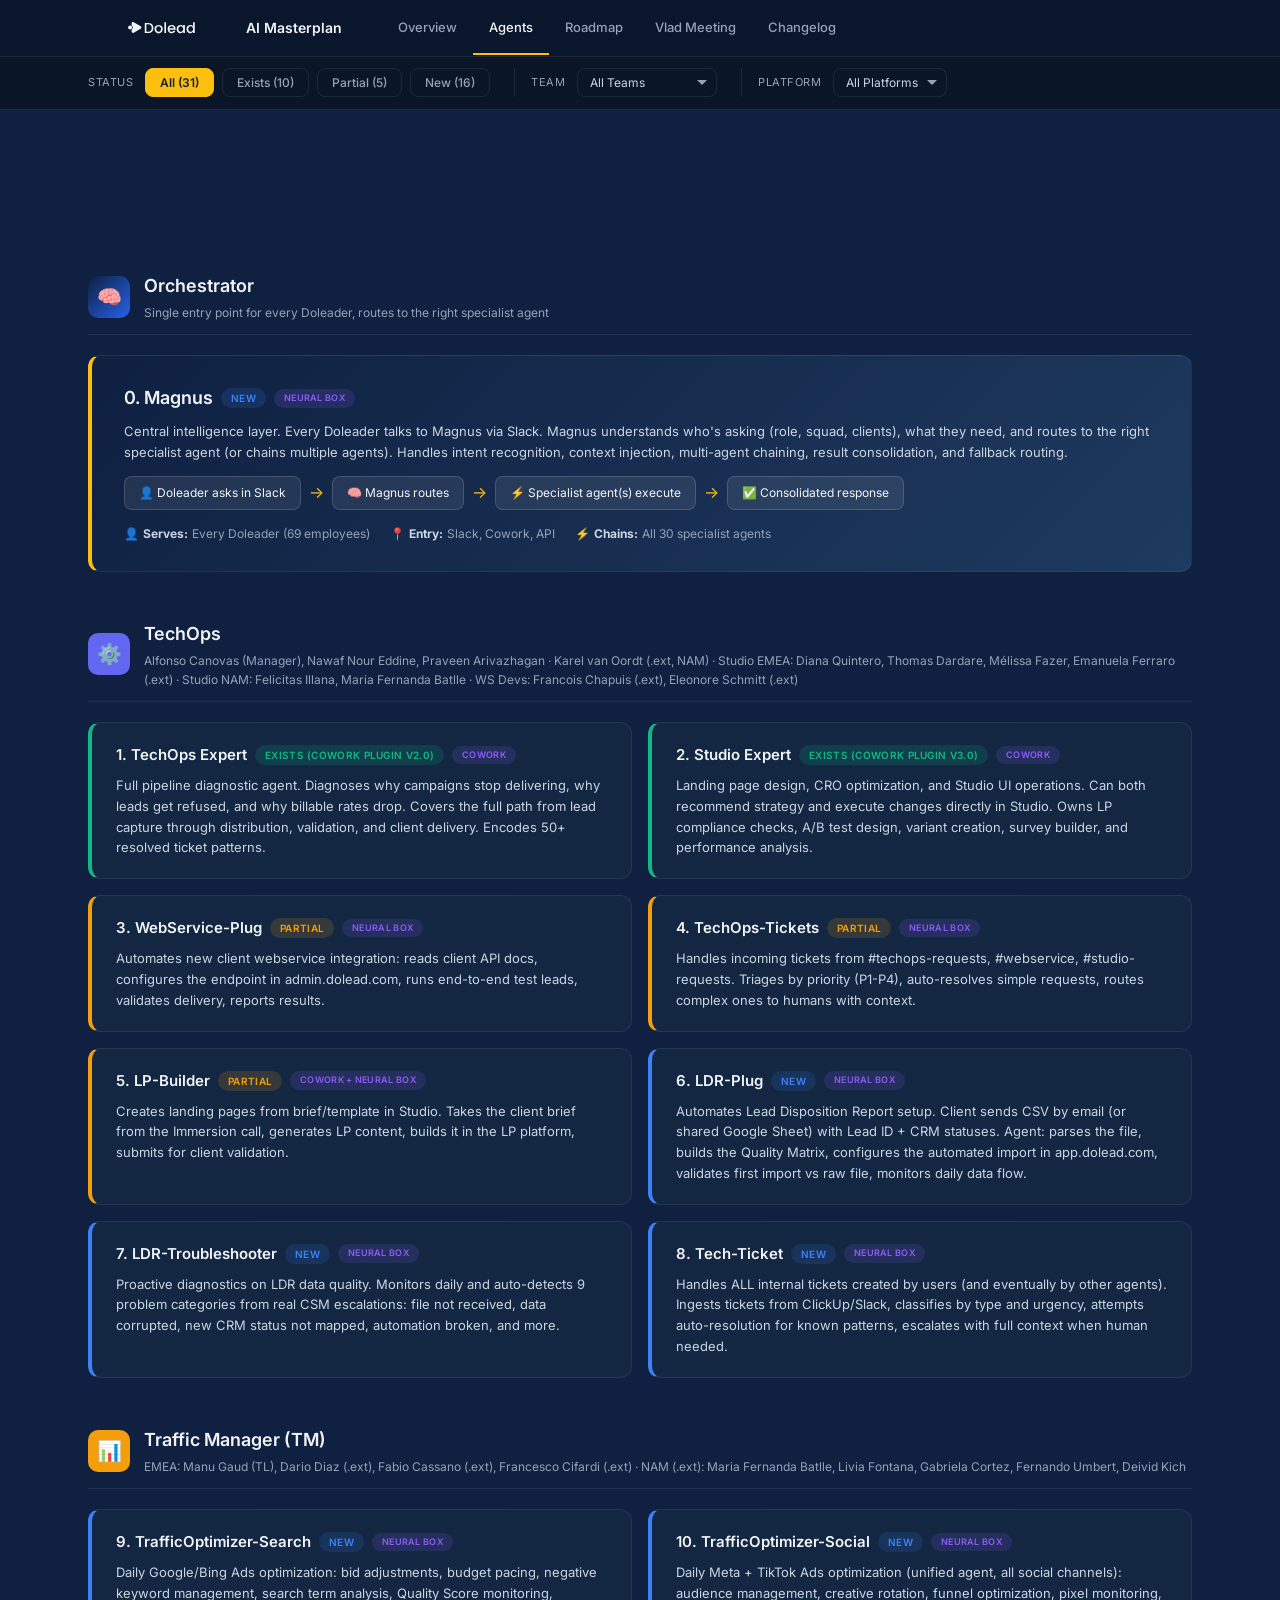
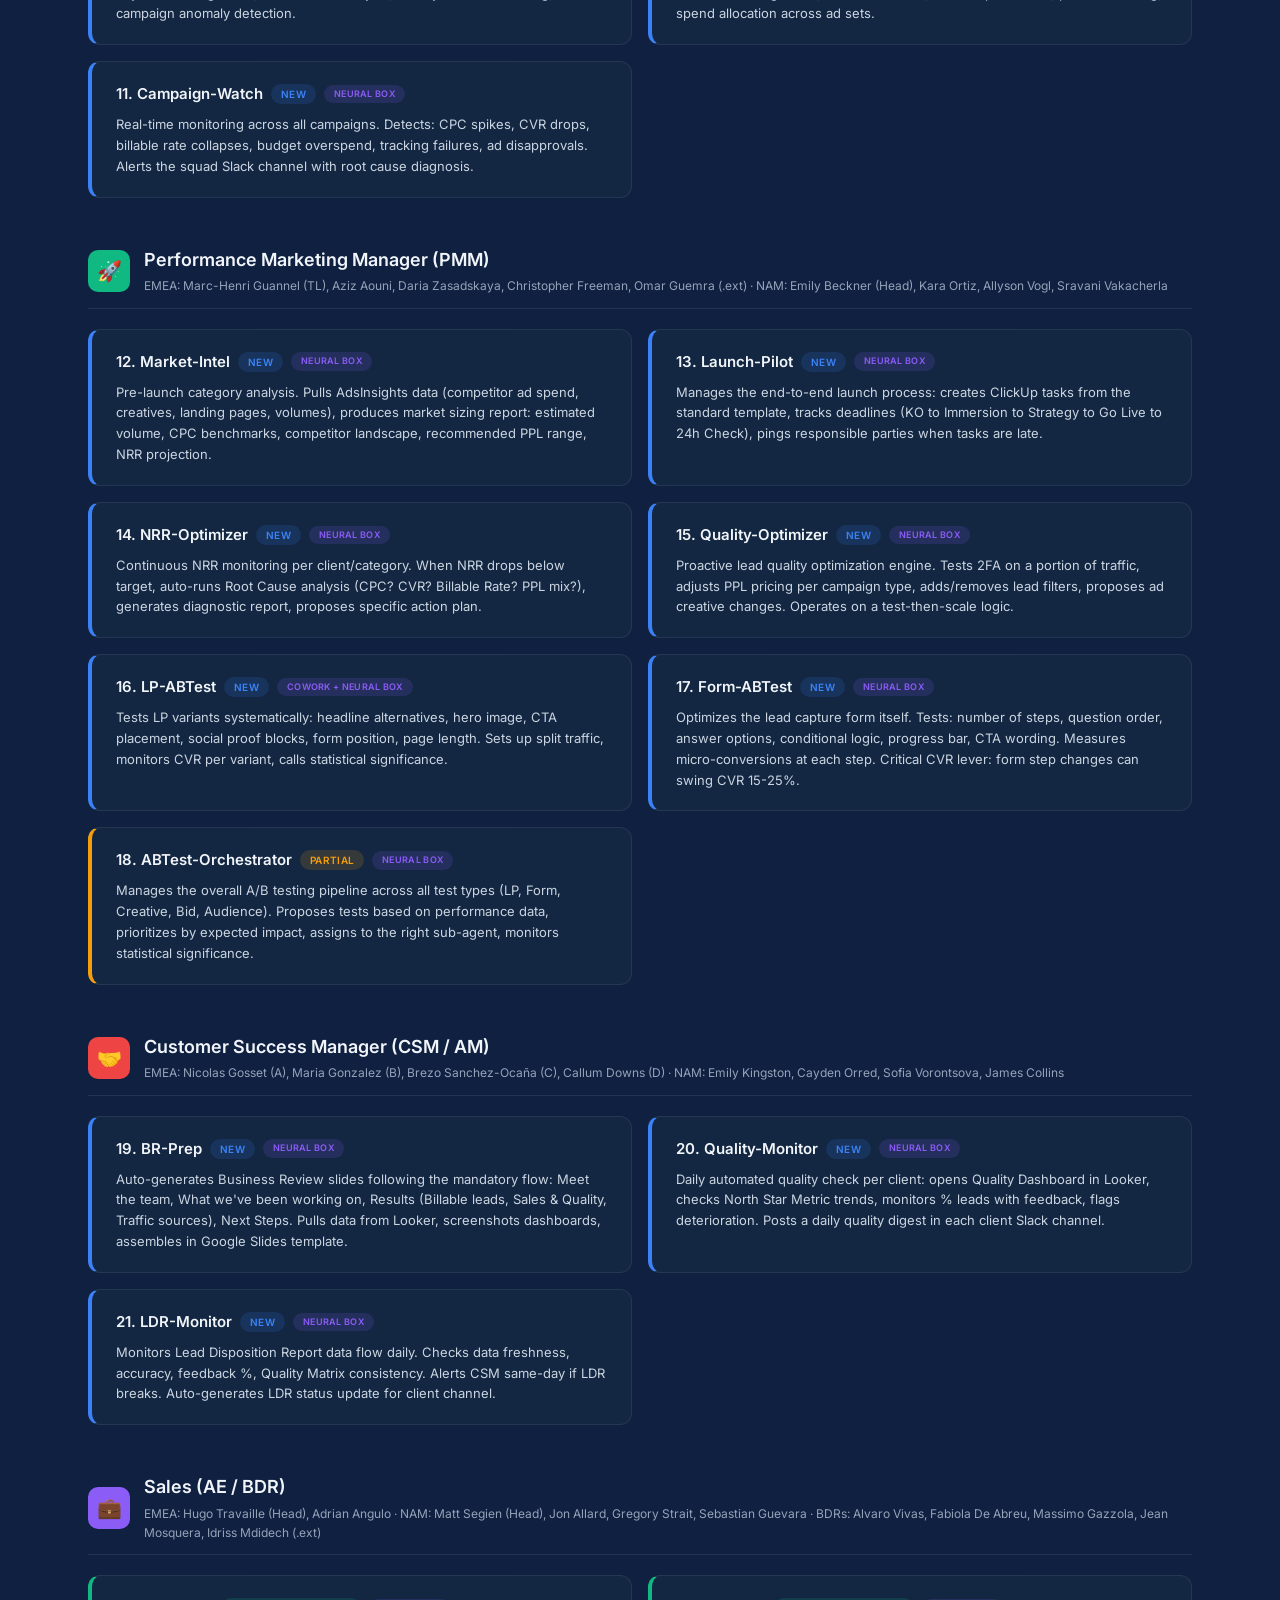
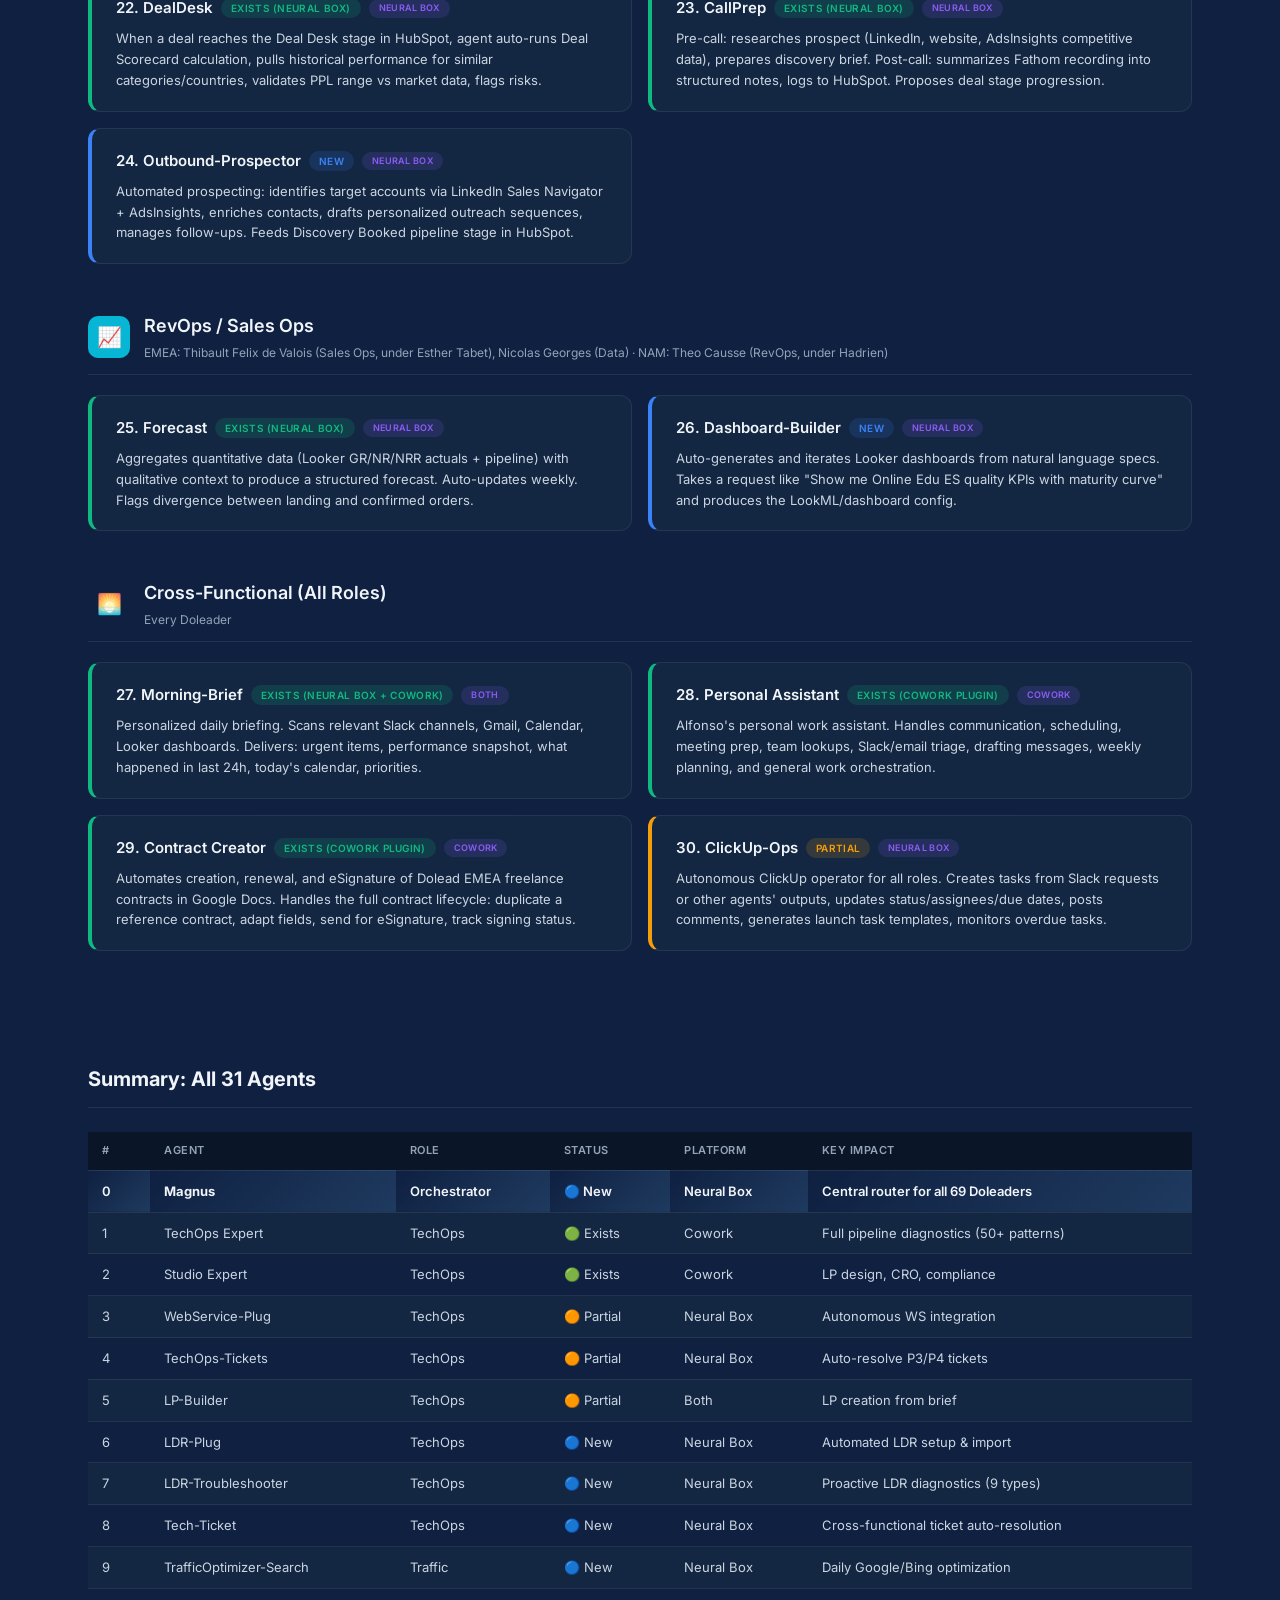
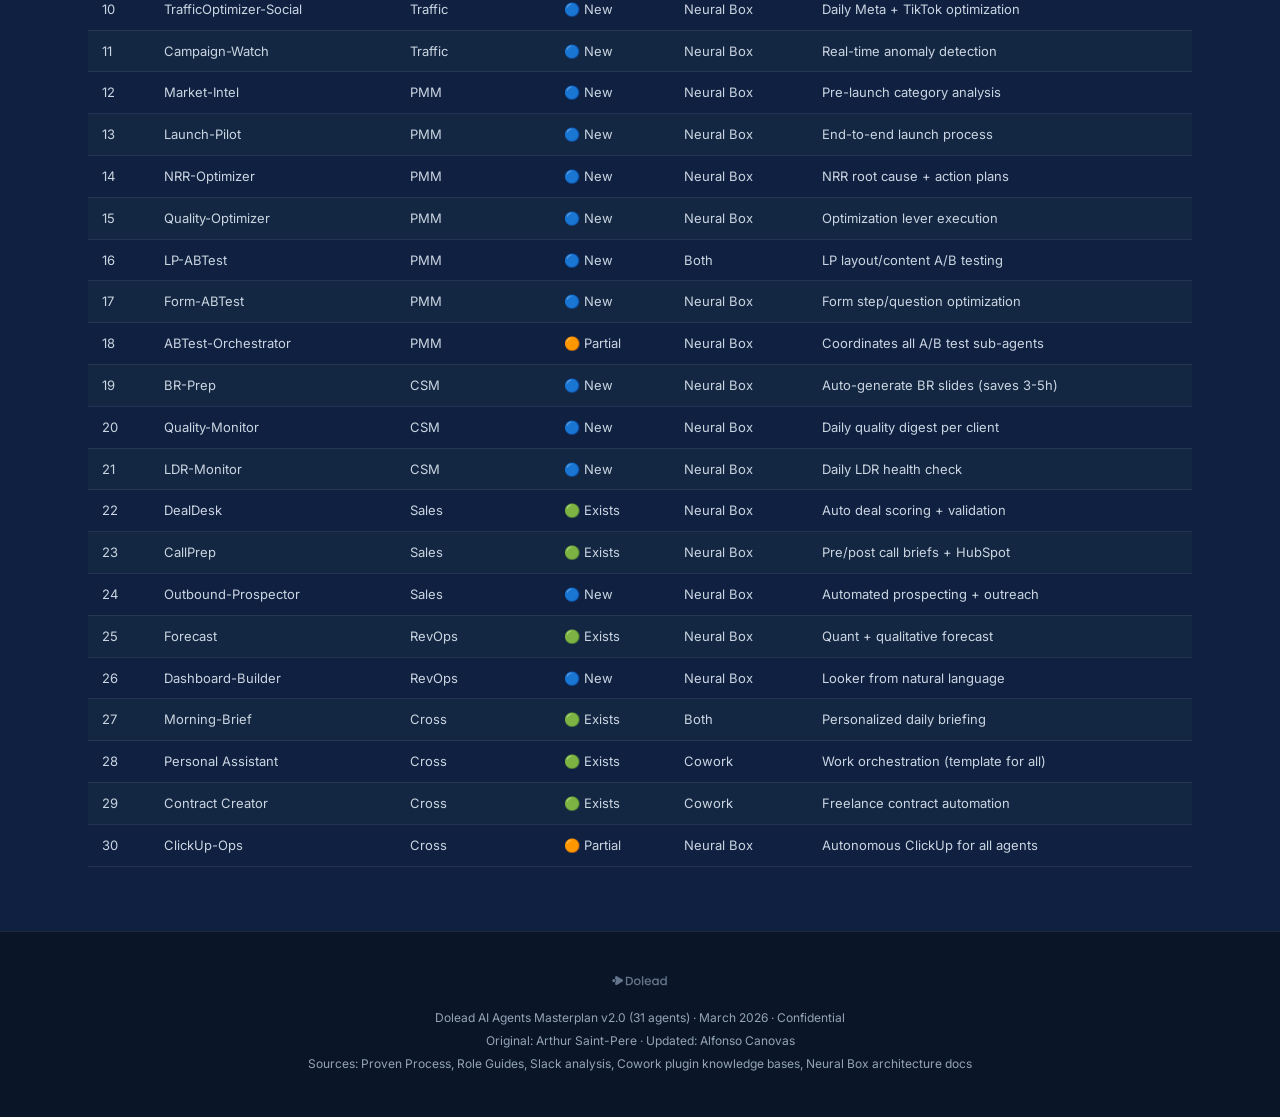
==== agents.html @ e5e95170 "Fix broken logo and improve text contrast - Replace external img logo with inline SVG across all pag" ====
<!DOCTYPE html>
<html lang="en">
<head>
<meta charset="UTF-8">
<meta name="viewport" content="width=device-width, initial-scale=1.0">
<title>Agent Catalog — Dolead AI Masterplan</title>
<link rel="stylesheet" href="css/style.css">
</head>
<body class="page-body">

<nav class="nav">
<div class="nav-inner">
<a href="index.html" class="nav-logo">
<svg width="148" height="48" viewBox="0 0 148 48" fill="none" xmlns="http://www.w3.org/2000/svg"><path d="M43.598 12.912c2.352 0 4.407.455 6.166 1.366 1.78.89 3.146 2.183 4.1 3.877.974 1.674 1.462 3.634 1.462 5.88s-.488 4.195-1.462 5.848c-.954 1.652-2.32 2.924-4.1 3.814-1.758.868-3.814 1.303-6.166 1.303h-7.214V12.912h7.214zm0 19.132c2.585 0 4.566-.7 5.943-2.098 1.377-1.398 2.066-3.369 2.066-5.911 0-2.564-.689-4.566-2.066-6.007-1.377-1.44-3.358-2.161-5.943-2.161h-3.591v16.177h3.591zM66.512 35.286c-1.653 0-3.147-.371-4.481-1.113-1.335-.763-2.384-1.822-3.147-3.178-.762-1.377-1.143-2.966-1.143-4.767 0-1.78.392-3.358 1.176-4.735.784-1.377 1.854-2.437 3.21-3.178 1.356-.742 2.871-1.112 4.544-1.112 1.674 0 3.189.37 4.545 1.112 1.356.742 2.426 1.801 3.21 3.178.784 1.377 1.176 2.956 1.176 4.736 0 1.78-.403 3.358-1.208 4.735-.805 1.377-1.907 2.447-3.305 3.21-1.377.741-2.903 1.112-4.577 1.112zm0-3.147c.933 0 1.801-.222 2.606-.668.827-.445 1.494-1.112 2.003-2.002.508-.89.763-1.97.763-3.242 0-1.271-.244-2.341-.731-3.21-.488-.89-1.134-1.557-1.94-2.002-.805-.445-1.673-.668-2.606-.668-.932 0-1.801.223-2.606.668-.784.445-1.41 1.112-1.875 2.002-.467.869-.7 1.939-.7 3.21 0 1.886.477 3.348 1.43 4.386.975 1.017 2.193 1.526 3.655 1.526zM82.806 11.481V35h-3.623V11.481h3.623zM103.612 25.815c0 .657-.042 1.25-.127 1.78H90.105c.106 1.398.625 2.521 1.557 3.369.933.847 2.077 1.271 3.433 1.271 1.949 0 3.326-.816 4.131-2.447h3.91c-.53 1.61-1.494 2.934-2.892 3.972-1.377 1.017-3.094 1.526-5.149 1.526-1.674 0-3.178-.371-4.513-1.113-1.314-.763-2.352-1.822-3.115-3.178-.741-1.377-1.112-2.966-1.112-4.767 0-1.801.36-3.38 1.081-4.735.741-1.377 1.77-2.437 3.083-3.178 1.335-.742 2.86-1.112 4.577-1.112 1.652 0 3.125.36 4.417 1.08 1.293.72 2.299 1.738 3.02 3.051.72 1.293 1.08 2.787 1.08 4.482zm-3.782-1.144c-.021-1.335-.498-2.405-1.43-3.21-.933-.805-2.088-1.208-3.465-1.208-1.25 0-2.32.403-3.21 1.208-.89.784-1.42 1.854-1.59 3.21h9.695zM105.97 26.164c0-1.758.36-3.316 1.08-4.672.742-1.356 1.738-2.405 2.988-3.147 1.271-.762 2.67-1.144 4.196-1.144 1.377 0 2.574.276 3.591.826 1.038.53 1.865 1.197 2.479 2.003v-2.543h3.655V35h-3.655v-2.606c-.614.826-1.451 1.526-2.511 2.077-1.06.55-2.267.826-3.623.826-1.505 0-2.882-.382-4.132-1.144-1.25-.784-2.246-1.864-2.988-3.242-.72-1.398-1.08-2.977-1.08-4.735zm14.333.064c0-1.208-.254-2.256-.763-3.146-.487-.89-1.133-1.568-1.938-2.034-.805-.466-1.674-.7-2.606-.7-.933 0-1.801.234-2.606.7-.805.444-1.462 1.112-1.971 2.002-.488.869-.731 1.907-.731 3.115 0 1.208.243 2.267.731 3.178.509.911 1.166 1.61 1.971 2.098.826.466 1.695.7 2.606.7.932 0 1.801-.234 2.606-.7.805-.466 1.451-1.144 1.938-2.034.51-.91.763-1.95.763-3.178zM127.509 26.164c0-1.758.36-3.316 1.081-4.672.741-1.356 1.737-2.405 2.987-3.147 1.271-.762 2.68-1.144 4.227-1.144 1.144 0 2.267.254 3.369.763 1.123.487 2.013 1.144 2.669 1.971V11.481h3.655V35h-3.655v-2.638c-.593.847-1.419 1.547-2.479 2.098-1.038.55-2.235.826-3.591.826-1.526 0-2.924-.382-4.174-1.144-1.25-.784-2.246-1.864-2.987-3.242-.721-1.398-1.081-2.977-1.081-4.735zm14.333.064c0-1.208-.254-2.256-.762-3.146-.488-.89-1.134-1.568-1.939-2.034-.805-.466-1.674-.7-2.606-.7-.932 0-1.801.234-2.606.7-.805.444-1.462 1.112-1.971 2.002-.487.869-.731 1.907-.731 3.115 0 1.208.244 2.267.731 3.178.51.911 1.166 1.61 1.971 2.098.826.466 1.695.7 2.606.7.932 0 1.801-.234 2.606-.7.805-.466 1.451-1.144 1.939-2.034.508-.91.762-1.95.762-3.178zM8.726 22.958a4.363 4.363 0 11-8.726 0 4.363 4.363 0 018.726 0z" fill="#0F2041"/><path d="M27.483 25.6c2.023-1.19 2.023-4.116 0-5.306L12.336 11.388c-2.051-1.206-4.637.273-4.637 2.653v4.352a5.9 5.9 0 012.566 4.64 5.9 5.9 0 01-2.566 4.639v4.182c0 2.38 2.586 3.859 4.637 2.653L27.483 25.6z" fill="#0F2041"/></svg>
<span>AI Masterplan</span>
</a>
<div class="nav-links">
<a href="index.html">Overview</a>
<a href="agents.html" class="active">Agents</a>
<a href="roadmap.html">Roadmap</a>
<a href="vlad-meeting.html">Vlad Meeting</a>
<a href="changelog.html">Changelog</a>
</div>
<button class="hamburger" onclick="toggleMenu()">
<span></span><span></span><span></span>
</button>
</div>
</nav>

<!-- FILTER BAR -->
<div class="filter-bar">
<div class="filter-bar-inner">
<div class="filter-group">
<span class="filter-group-label">Status</span>
<button class="filter-btn active" data-filter="status" data-value="all">All (<span class="count-all">31</span>)</button>
<button class="filter-btn" data-filter="status" data-value="exists">Exists (<span class="count-exists">10</span>)</button>
<button class="filter-btn" data-filter="status" data-value="partial">Partial (<span class="count-partial">5</span>)</button>
<button class="filter-btn" data-filter="status" data-value="new">New (<span class="count-new">16</span>)</button>
</div>
<div class="filter-group">
<span class="filter-group-label">Team</span>
<select class="filter-select" id="team-filter">
<option value="all">All Teams</option>
<option value="TechOps">TechOps</option>
<option value="Traffic">Traffic</option>
<option value="PMM">PMM</option>
<option value="CSM">CSM</option>
<option value="Sales">Sales</option>
<option value="RevOps">RevOps</option>
<option value="Cross">Cross-Functional</option>
</select>
</div>
<div class="filter-group">
<span class="filter-group-label">Platform</span>
<select class="filter-select" id="platform-filter">
<option value="all">All Platforms</option>
<option value="Cowork">Cowork</option>
<option value="Neural Box">Neural Box</option>
<option value="Both">Both</option>
</select>
</div>
</div>
</div>

<div class="container" style="padding-top: 130px;">

<!-- MAGNUS (always visible) -->
<div class="role-section" data-team="Orchestrator">
<div class="role-header">
<div class="role-icon" style="background: linear-gradient(135deg, #0F2041, #2563EB);">&#129504;</div>
<div><h2>Orchestrator</h2><div class="role-desc">Single entry point for every Doleader, routes to the right specialist agent</div></div>
</div>

<div class="agent-card magnus" data-status="new" data-team="Orchestrator" data-platform="Neural Box" id="magnus-card">
<div class="agent-name">0. Magnus <span class="badge new">New</span> <span class="badge platform">Neural Box</span></div>
<div class="agent-desc">Central intelligence layer. Every Doleader talks to Magnus via Slack. Magnus understands who's asking (role, squad, clients), what they need, and routes to the right specialist agent (or chains multiple agents). Handles intent recognition, context injection, multi-agent chaining, result consolidation, and fallback routing.</div>
<div class="magnus-flow">
<div class="step">&#128100; Doleader asks in Slack</div>
<div class="flow-arrow">&#8594;</div>
<div class="step">&#129504; Magnus routes</div>
<div class="flow-arrow">&#8594;</div>
<div class="step">&#9889; Specialist agent(s) execute</div>
<div class="flow-arrow">&#8594;</div>
<div class="step">&#9989; Consolidated response</div>
</div>
<div class="agent-meta" style="margin-top: 14px;"><span>&#128100; <strong>Serves:</strong> Every Doleader (69 employees)</span><span>&#128205; <strong>Entry:</strong> Slack, Cowork, API</span><span>&#9889; <strong>Chains:</strong> All 30 specialist agents</span></div>
<div class="agent-expand">
<div class="agent-highlight">&#127919; Key principle: nobody needs to know which agent to call. Magnus figures it out.</div>
<div class="agent-process-ref">Architecture: Router Agent pattern on Neural Box &middot; Proven Process: All pillars</div>
</div>
</div>
</div>

<!-- TECHOPS -->
<div class="role-section" data-team="TechOps">
<div class="role-header">
<div class="role-icon" style="background:#6366F1;">&#9881;&#65039;</div>
<div>
<h2>TechOps</h2>
<div class="role-desc">Alfonso Canovas (Manager), Nawaf Nour Eddine, Praveen Arivazhagan &middot; Karel van Oordt (.ext, NAM) &middot; Studio EMEA: Diana Quintero, Thomas Dardare, M&#233;lissa Fazer, Emanuela Ferraro (.ext) &middot; Studio NAM: Felicitas Illana, Maria Fernanda Batlle &middot; WS Devs: Francois Chapuis (.ext), Eleonore Schmitt (.ext)</div>
</div>
</div>

<div class="agent-grid">
<div class="agent-card exists" data-status="exists" data-team="TechOps" data-platform="Cowork">
<div class="agent-name">1. TechOps Expert <span class="badge exists">Exists (Cowork Plugin v2.0)</span> <span class="badge platform">Cowork</span></div>
<div class="agent-desc">Full pipeline diagnostic agent. Diagnoses why campaigns stop delivering, why leads get refused, and why billable rates drop. Covers the full path from lead capture through distribution, validation, and client delivery. Encodes 50+ resolved ticket patterns.</div>
<div class="agent-expand">
<div class="agent-meta"><span>&#128205; <strong>Platform:</strong> Cowork (Alfonso)</span><span>&#128295; <strong>Tools:</strong> Admin, Ops, Looker, Campaigns</span><span>&#128200; <strong>Patterns:</strong> 50+ resolved tickets</span></div>
<div class="agent-highlight">&#127919; Already operational. Handles: campaign status, capping, lead validation, refusals, BR drops, NRR analysis, distribution config.</div>
<div class="agent-process-ref">Cowork plugin: techops-expert v2.0 &middot; Could be ported to Neural Box for Slack access</div>
</div>
</div>

<div class="agent-card exists" data-status="exists" data-team="TechOps" data-platform="Cowork">
<div class="agent-name">2. Studio Expert <span class="badge exists">Exists (Cowork Plugin v3.0)</span> <span class="badge platform">Cowork</span></div>
<div class="agent-desc">Landing page design, CRO optimization, and Studio UI operations. Can both recommend strategy and execute changes directly in Studio. Owns LP compliance checks, A/B test design, variant creation, survey builder, and performance analysis.</div>
<div class="agent-expand">
<div class="agent-meta"><span>&#128205; <strong>Platform:</strong> Cowork (Alfonso)</span><span>&#128295; <strong>Tools:</strong> Studio, Looker 2209</span><span>&#128200; <strong>Knowledge:</strong> CRO frameworks, LIFT/PIE/ICE</span></div>
<div class="agent-highlight">&#127919; Already operational. Partially overlaps with Arthur's LP-Builder (#3) and LP-ABTest (#14).</div>
<div class="agent-process-ref">Cowork plugin: studio-expert v3.0 &middot; Sub-skill: lp-compliance-check</div>
</div>
</div>

<div class="agent-card partial" data-status="partial" data-team="TechOps" data-platform="Neural Box">
<div class="agent-name">3. WebService-Plug <span class="badge partial">Partial</span> <span class="badge platform">Neural Box</span></div>
<div class="agent-desc">Automates new client webservice integration: reads client API docs, configures the endpoint in admin.dolead.com, runs end-to-end test leads, validates delivery, reports results.</div>
<div class="agent-expand">
<div class="agent-meta"><span>&#128100; <strong>Augments:</strong> WS Devs team</span><span>&#128205; <strong>Tool:</strong> admin.dolead.com</span></div>
<div class="agent-process-ref">Proven Process: Pillar 3 - Client Activation, Web Service</div>
</div>
</div>

<div class="agent-card partial" data-status="partial" data-team="TechOps" data-platform="Neural Box">
<div class="agent-name">4. TechOps-Tickets <span class="badge partial">Partial</span> <span class="badge platform">Neural Box</span></div>
<div class="agent-desc">Handles incoming tickets from #techops-requests, #webservice, #studio-requests. Triages by priority (P1-P4), auto-resolves simple requests, routes complex ones to humans with context.</div>
<div class="agent-expand">
<div class="agent-meta"><span>&#128205; <strong>Channels:</strong> #techops-requests, #webservice, #tech_hotline</span><span>&#9201;&#65039; <strong>Target:</strong> P3/P4 tickets auto-resolved</span></div>
<div class="agent-process-ref">Proven Process: TechOps ticket flow (P1-P4 priority system)</div>
</div>
</div>

<div class="agent-card partial" data-status="partial" data-team="TechOps" data-platform="Both">
<div class="agent-name">5. LP-Builder <span class="badge partial">Partial</span> <span class="badge platform">Cowork + Neural Box</span></div>
<div class="agent-desc">Creates landing pages from brief/template in Studio. Takes the client brief from the Immersion call, generates LP content, builds it in the LP platform, submits for client validation.</div>
<div class="agent-expand">
<div class="agent-meta"><span>&#128100; <strong>Augments:</strong> Studio team</span><span>&#128205; <strong>Tool:</strong> studio.dolead.com</span></div>
<div class="agent-process-ref">Proven Process: Pillar 3 - Client Activation, Launch Process (LP creation Day 3-7)</div>
</div>
</div>

<div class="agent-card new" data-status="new" data-team="TechOps" data-platform="Neural Box">
<div class="agent-name">6. LDR-Plug <span class="badge new">New</span> <span class="badge platform">Neural Box</span></div>
<div class="agent-desc">Automates Lead Disposition Report setup. Client sends CSV by email (or shared Google Sheet) with Lead ID + CRM statuses. Agent: parses the file, builds the Quality Matrix, configures the automated import in app.dolead.com, validates first import vs raw file, monitors daily data flow.</div>
<div class="agent-expand">
<div class="agent-meta"><span>&#128100; <strong>Augments:</strong> TechOps team (Nawaf, Praveen, Karel)</span><span>&#128205; <strong>Channel:</strong> #feedback_loop_project</span></div>
<div class="agent-highlight">&#127919; Key process: CSM negotiates format, Agent builds matrix, Auto-import daily</div>
<div class="agent-process-ref">Proven Process: Pillar 3 - Feedback Loop</div>
</div>
</div>

<div class="agent-card new" data-status="new" data-team="TechOps" data-platform="Neural Box">
<div class="agent-name">7. LDR-Troubleshooter <span class="badge new">New</span> <span class="badge platform">Neural Box</span></div>
<div class="agent-desc">Proactive diagnostics on LDR data quality. Monitors daily and auto-detects 9 problem categories from real CSM escalations: file not received, data corrupted, new CRM status not mapped, automation broken, and more.</div>
<div class="agent-expand">
<div class="agent-meta"><span>&#128100; <strong>Augments:</strong> CSMs + TechOps (Nawaf, Praveen, Karel, Peter)</span><span>&#128205; <strong>Channels:</strong> #feedback_loop_project, client channels</span></div>
<div class="agent-highlight">&#127919; Source: Analysis of 60+ real Slack escalation messages (Dec 2025 - Mar 2026)</div>
<div class="agent-process-ref">Proven Process: Pillar 3 - Feedback Loop, TechOps: LDR/FBL setup</div>
</div>
</div>

<div class="agent-card new" data-status="new" data-team="TechOps" data-platform="Neural Box">
<div class="agent-name">8. Tech-Ticket <span class="badge new">New</span> <span class="badge platform">Neural Box</span></div>
<div class="agent-desc">Handles ALL internal tickets created by users (and eventually by other agents). Ingests tickets from ClickUp/Slack, classifies by type and urgency, attempts auto-resolution for known patterns, escalates with full context when human needed.</div>
<div class="agent-expand">
<div class="agent-meta"><span>&#128205; <strong>Scope:</strong> All ClickUp tickets, not just TechOps</span><span>&#9201;&#65039; <strong>Target:</strong> 60%+ auto-resolution</span></div>
<div class="agent-process-ref">Proven Process: All pillars - cross-functional ticket system</div>
</div>
</div>
</div>
</div>

<!-- TRAFFIC -->
<div class="role-section" data-team="Traffic">
<div class="role-header">
<div class="role-icon" style="background:#F59E0B;">&#128202;</div>
<div>
<h2>Traffic Manager (TM)</h2>
<div class="role-desc">EMEA: Manu Gaud (TL), Dario Diaz (.ext), Fabio Cassano (.ext), Francesco Cifardi (.ext) &middot; NAM (.ext): Maria Fernanda Batlle, Livia Fontana, Gabriela Cortez, Fernando Umbert, Deivid Kich</div>
</div>
</div>

<div class="agent-grid">
<div class="agent-card new" data-status="new" data-team="Traffic" data-platform="Neural Box">
<div class="agent-name">9. TrafficOptimizer-Search <span class="badge new">New</span> <span class="badge platform">Neural Box</span></div>
<div class="agent-desc">Daily Google/Bing Ads optimization: bid adjustments, budget pacing, negative keyword management, search term analysis, Quality Score monitoring, campaign anomaly detection.</div>
<div class="agent-expand">
<div class="agent-meta"><span>&#128100; <strong>Augments:</strong> Search TMs</span><span>&#128205; <strong>Platforms:</strong> Google Ads, Bing Ads</span></div>
<div class="agent-process-ref">TM Role Guide: Campaign optimization, budget pacing, quality first</div>
</div>
</div>

<div class="agent-card new" data-status="new" data-team="Traffic" data-platform="Neural Box">
<div class="agent-name">10. TrafficOptimizer-Social <span class="badge new">New</span> <span class="badge platform">Neural Box</span></div>
<div class="agent-desc">Daily Meta + TikTok Ads optimization (unified agent, all social channels): audience management, creative rotation, funnel optimization, pixel monitoring, spend allocation across ad sets.</div>
<div class="agent-expand">
<div class="agent-meta"><span>&#128100; <strong>Augments:</strong> Social TMs (EMEA + NAM)</span><span>&#128205; <strong>Platforms:</strong> Meta Ads, TikTok Ads</span></div>
<div class="agent-process-ref">TM Role Guide: Platform-specific Meta/TikTok + Test &amp; Learn</div>
</div>
</div>

<div class="agent-card new" data-status="new" data-team="Traffic" data-platform="Neural Box">
<div class="agent-name">11. Campaign-Watch <span class="badge new">New</span> <span class="badge platform">Neural Box</span></div>
<div class="agent-desc">Real-time monitoring across all campaigns. Detects: CPC spikes, CVR drops, billable rate collapses, budget overspend, tracking failures, ad disapprovals. Alerts the squad Slack channel with root cause diagnosis.</div>
<div class="agent-expand">
<div class="agent-meta"><span>&#128205; <strong>Augments:</strong> All TMs + PMMs</span><span>&#9201;&#65039; <strong>Target:</strong> Alert within 1h of anomaly</span></div>
<div class="agent-process-ref">Business Model: NRR Root Cause Analysis (4 causes) - Monitoring Thresholds (BR +/-5%, CVR +/-10%)</div>
</div>
</div>
</div>
</div>

<!-- PMM -->
<div class="role-section" data-team="PMM">
<div class="role-header">
<div class="role-icon" style="background:#10B981;">&#128640;</div>
<div>
<h2>Performance Marketing Manager (PMM)</h2>
<div class="role-desc">EMEA: Marc-Henri Guannel (TL), Aziz Aouni, Daria Zasadskaya, Christopher Freeman, Omar Guemra (.ext) &middot; NAM: Emily Beckner (Head), Kara Ortiz, Allyson Vogl, Sravani Vakacherla</div>
</div>
</div>

<div class="agent-grid">
<div class="agent-card new" data-status="new" data-team="PMM" data-platform="Neural Box">
<div class="agent-name">12. Market-Intel <span class="badge new">New</span> <span class="badge platform">Neural Box</span></div>
<div class="agent-desc">Pre-launch category analysis. Pulls AdsInsights data (competitor ad spend, creatives, landing pages, volumes), produces market sizing report: estimated volume, CPC benchmarks, competitor landscape, recommended PPL range, NRR projection.</div>
<div class="agent-expand">
<div class="agent-meta"><span>&#128205; <strong>Tool:</strong> AdsInsights (#proj-adsinsights-bi)</span><span>&#128100; <strong>Augments:</strong> PMMs + Sales at Deal Desk</span></div>
<div class="agent-process-ref">Proven Process: Pillar 2 - Competition Monitoring with AdsInsights</div>
</div>
</div>

<div class="agent-card new" data-status="new" data-team="PMM" data-platform="Neural Box">
<div class="agent-name">13. Launch-Pilot <span class="badge new">New</span> <span class="badge platform">Neural Box</span></div>
<div class="agent-desc">Manages the end-to-end launch process: creates ClickUp tasks from the standard template, tracks deadlines (KO to Immersion to Strategy to Go Live to 24h Check), pings responsible parties when tasks are late.</div>
<div class="agent-expand">
<div class="agent-meta"><span>&#128205; <strong>Tool:</strong> ClickUp, Slack</span><span>&#9201;&#65039; <strong>Target:</strong> KO within 48h, Go Live within 14 days</span></div>
<div class="agent-process-ref">Proven Process: Pillar 3 - Launch Process (full timeline)</div>
</div>
</div>

<div class="agent-card new" data-status="new" data-team="PMM" data-platform="Neural Box">
<div class="agent-name">14. NRR-Optimizer <span class="badge new">New</span> <span class="badge platform">Neural Box</span></div>
<div class="agent-desc">Continuous NRR monitoring per client/category. When NRR drops below target, auto-runs Root Cause analysis (CPC? CVR? Billable Rate? PPL mix?), generates diagnostic report, proposes specific action plan.</div>
<div class="agent-expand">
<div class="agent-meta"><span>&#128100; <strong>Augments:</strong> All PMMs</span><span>&#128205; <strong>Data:</strong> Looker Squad Daily + Quality KPI dashboards</span></div>
<div class="agent-process-ref">PMM Role Guide: NRR Management - Root Cause Framework</div>
</div>
</div>

<div class="agent-card new" data-status="new" data-team="PMM" data-platform="Neural Box">
<div class="agent-name">15. Quality-Optimizer <span class="badge new">New</span> <span class="badge platform">Neural Box</span></div>
<div class="agent-desc">Proactive lead quality optimization engine. Tests 2FA on a portion of traffic, adjusts PPL pricing per campaign type, adds/removes lead filters, proposes ad creative changes. Operates on a test-then-scale logic.</div>
<div class="agent-expand">
<div class="agent-meta"><span>&#128100; <strong>Augments:</strong> All PMMs + TMs</span><span>&#128205; <strong>Levers:</strong> 2FA, pricing, filters, ads, targeting</span></div>
<div class="agent-highlight">&#127919; Core engine: bridges TrafficOptimizer agents + NRR-Optimizer</div>
<div class="agent-process-ref">Proven Process: Pillar 4 - Scale &amp; Run (continuous optimization)</div>
</div>
</div>

<div class="agent-card new" data-status="new" data-team="PMM" data-platform="Both">
<div class="agent-name">16. LP-ABTest <span class="badge new">New</span> <span class="badge platform">Cowork + Neural Box</span></div>
<div class="agent-desc">Tests LP variants systematically: headline alternatives, hero image, CTA placement, social proof blocks, form position, page length. Sets up split traffic, monitors CVR per variant, calls statistical significance.</div>
<div class="agent-expand">
<div class="agent-meta"><span>&#128100; <strong>Augments:</strong> PMMs + TMs</span><span>&#128205; <strong>Tool:</strong> studio.dolead.com</span></div>
<div class="agent-process-ref">Proven Process: Pillar 3 - Test &amp; Learn</div>
</div>
</div>

<div class="agent-card new" data-status="new" data-team="PMM" data-platform="Neural Box">
<div class="agent-name">17. Form-ABTest <span class="badge new">New</span> <span class="badge platform">Neural Box</span></div>
<div class="agent-desc">Optimizes the lead capture form itself. Tests: number of steps, question order, answer options, conditional logic, progress bar, CTA wording. Measures micro-conversions at each step. Critical CVR lever: form step changes can swing CVR 15-25%.</div>
<div class="agent-expand">
<div class="agent-meta"><span>&#128100; <strong>Augments:</strong> PMMs + TechOps</span><span>&#128205; <strong>Metrics:</strong> Step-by-step drop-off, overall CVR, billable rate impact</span></div>
<div class="agent-process-ref">Proven Process: Pillar 4 - Scale &amp; Run</div>
</div>
</div>

<div class="agent-card partial" data-status="partial" data-team="PMM" data-platform="Neural Box">
<div class="agent-name">18. ABTest-Orchestrator <span class="badge partial">Partial</span> <span class="badge platform">Neural Box</span></div>
<div class="agent-desc">Manages the overall A/B testing pipeline across all test types (LP, Form, Creative, Bid, Audience). Proposes tests based on performance data, prioritizes by expected impact, assigns to the right sub-agent, monitors statistical significance.</div>
<div class="agent-expand">
<div class="agent-meta"><span>&#128100; <strong>Augments:</strong> PMMs + TMs + Studio</span><span>&#128205; <strong>Coordinates:</strong> LP-ABTest, Form-ABTest, TrafficOptimizers</span></div>
<div class="agent-process-ref">Proven Process: Pillar 3 - Test &amp; Learn</div>
</div>
</div>
</div>
</div>

<!-- CSM -->
<div class="role-section" data-team="CSM">
<div class="role-header">
<div class="role-icon" style="background:#EF4444;">&#129309;</div>
<div>
<h2>Customer Success Manager (CSM / AM)</h2>
<div class="role-desc">EMEA: Nicolas Gosset (A), Maria Gonzalez (B), Brezo Sanchez-Oca&#241;a (C), Callum Downs (D) &middot; NAM: Emily Kingston, Cayden Orred, Sofia Vorontsova, James Collins</div>
</div>
</div>

<div class="agent-grid">
<div class="agent-card new" data-status="new" data-team="CSM" data-platform="Neural Box">
<div class="agent-name">19. BR-Prep <span class="badge new">New</span> <span class="badge platform">Neural Box</span></div>
<div class="agent-desc">Auto-generates Business Review slides following the mandatory flow: Meet the team, What we've been working on, Results (Billable leads, Sales &amp; Quality, Traffic sources), Next Steps. Pulls data from Looker, screenshots dashboards, assembles in Google Slides template.</div>
<div class="agent-expand">
<div class="agent-meta"><span>&#128205; <strong>Cadence:</strong> Monthly (MBR) + Quarterly (QBR)</span><span>&#9201;&#65039; <strong>Saves:</strong> 3-5h per BR per CSM</span></div>
<div class="agent-process-ref">CSM Role Guide: BR Slides - Mandatory Flow (6 steps)</div>
</div>
</div>

<div class="agent-card new" data-status="new" data-team="CSM" data-platform="Neural Box">
<div class="agent-name">20. Quality-Monitor <span class="badge new">New</span> <span class="badge platform">Neural Box</span></div>
<div class="agent-desc">Daily automated quality check per client: opens Quality Dashboard in Looker, checks North Star Metric trends, monitors % leads with feedback, flags deterioration. Posts a daily quality digest in each client Slack channel.</div>
<div class="agent-expand">
<div class="agent-meta"><span>&#128205; <strong>Data:</strong> Looker Quality KPI Dashboards (1525, 1556)</span><span>&#128100; <strong>Augments:</strong> All CSMs</span></div>
<div class="agent-process-ref">CSM Role Guide: Daily routine (check Quality Dashboard)</div>
</div>
</div>

<div class="agent-card new" data-status="new" data-team="CSM" data-platform="Neural Box">
<div class="agent-name">21. LDR-Monitor <span class="badge new">New</span> <span class="badge platform">Neural Box</span></div>
<div class="agent-desc">Monitors Lead Disposition Report data flow daily. Checks data freshness, accuracy, feedback %, Quality Matrix consistency. Alerts CSM same-day if LDR breaks. Auto-generates LDR status update for client channel.</div>
<div class="agent-expand">
<div class="agent-meta"><span>&#128205; <strong>Tool:</strong> app.dolead.com, Looker</span><span>&#128100; <strong>Augments:</strong> All CSMs</span></div>
<div class="agent-process-ref">CSM Role Guide: LDR section - Daily monitoring</div>
</div>
</div>
</div>
</div>

<!-- SALES -->
<div class="role-section" data-team="Sales">
<div class="role-header">
<div class="role-icon" style="background:#8B5CF6;">&#128188;</div>
<div>
<h2>Sales (AE / BDR)</h2>
<div class="role-desc">EMEA: Hugo Travaille (Head), Adrian Angulo &middot; NAM: Matt Segien (Head), Jon Allard, Gregory Strait, Sebastian Guevara &middot; BDRs: Alvaro Vivas, Fabiola De Abreu, Massimo Gazzola, Jean Mosquera, Idriss Mdidech (.ext)</div>
</div>
</div>

<div class="agent-grid">
<div class="agent-card exists" data-status="exists" data-team="Sales" data-platform="Neural Box">
<div class="agent-name">22. DealDesk <span class="badge exists">Exists (Neural Box)</span> <span class="badge platform">Neural Box</span></div>
<div class="agent-desc">When a deal reaches the Deal Desk stage in HubSpot, agent auto-runs Deal Scorecard calculation, pulls historical performance for similar categories/countries, validates PPL range vs market data, flags risks.</div>
<div class="agent-expand">
<div class="agent-meta"><span>&#128205; <strong>Skill:</strong> sales /deal-score</span><span>&#128100; <strong>Augments:</strong> AEs + Deal Desk owners</span></div>
<div class="agent-process-ref">Proven Process: Pillar 2 - Deal Desk + Deal Scorecard</div>
</div>
</div>

<div class="agent-card exists" data-status="exists" data-team="Sales" data-platform="Neural Box">
<div class="agent-name">23. CallPrep <span class="badge exists">Exists (Neural Box)</span> <span class="badge platform">Neural Box</span></div>
<div class="agent-desc">Pre-call: researches prospect (LinkedIn, website, AdsInsights competitive data), prepares discovery brief. Post-call: summarizes Fathom recording into structured notes, logs to HubSpot. Proposes deal stage progression.</div>
<div class="agent-expand">
<div class="agent-meta"><span>&#128205; <strong>Skill:</strong> sales /call-summary</span><span>&#128295; <strong>Tool:</strong> HubSpot, Fathom</span></div>
<div class="agent-process-ref">AE Role Guide: Discovery &amp; Solution Design</div>
</div>
</div>

<div class="agent-card new" data-status="new" data-team="Sales" data-platform="Neural Box">
<div class="agent-name">24. Outbound-Prospector <span class="badge new">New</span> <span class="badge platform">Neural Box</span></div>
<div class="agent-desc">Automated prospecting: identifies target accounts via LinkedIn Sales Navigator + AdsInsights, enriches contacts, drafts personalized outreach sequences, manages follow-ups. Feeds Discovery Booked pipeline stage in HubSpot.</div>
<div class="agent-expand">
<div class="agent-meta"><span>&#128100; <strong>Augments:</strong> BDR team + AEs</span><span>&#128295; <strong>Tools:</strong> LinkedIn Sales Navigator, HubSpot, AdsInsights</span></div>
<div class="agent-process-ref">AE Role Guide: Daily routine - Prospecting block</div>
</div>
</div>
</div>
</div>

<!-- REVOPS -->
<div class="role-section" data-team="RevOps">
<div class="role-header">
<div class="role-icon" style="background:#06B6D4;">&#128200;</div>
<div>
<h2>RevOps / Sales Ops</h2>
<div class="role-desc">EMEA: Thibault Felix de Valois (Sales Ops, under Esther Tabet), Nicolas Georges (Data) &middot; NAM: Theo Causse (RevOps, under Hadrien)</div>
</div>
</div>

<div class="agent-grid">
<div class="agent-card exists" data-status="exists" data-team="RevOps" data-platform="Neural Box">
<div class="agent-name">25. Forecast <span class="badge exists">Exists (Neural Box)</span> <span class="badge platform">Neural Box</span></div>
<div class="agent-desc">Aggregates quantitative data (Looker GR/NR/NRR actuals + pipeline) with qualitative context to produce a structured forecast. Auto-updates weekly. Flags divergence between landing and confirmed orders.</div>
<div class="agent-expand">
<div class="agent-meta"><span>&#128205; <strong>Skill:</strong> sales /forecast</span><span>&#128200; <strong>Data:</strong> Looker #2072 + forecast-context.md</span></div>
<div class="agent-process-ref">Proven Process: Pillar 4 - Forecasting</div>
</div>
</div>

<div class="agent-card new" data-status="new" data-team="RevOps" data-platform="Neural Box">
<div class="agent-name">26. Dashboard-Builder <span class="badge new">New</span> <span class="badge platform">Neural Box</span></div>
<div class="agent-desc">Auto-generates and iterates Looker dashboards from natural language specs. Takes a request like "Show me Online Edu ES quality KPIs with maturity curve" and produces the LookML/dashboard config.</div>
<div class="agent-expand">
<div class="agent-meta"><span>&#128100; <strong>Augments:</strong> Thibault, Theo, Nicolas Georges</span><span>&#128205; <strong>Tool:</strong> Looker</span></div>
<div class="agent-process-ref">RevOps Role Guide: Dashboard Management - "Ship V1, iterate"</div>
</div>
</div>
</div>
</div>

<!-- CROSS-FUNCTIONAL -->
<div class="role-section" data-team="Cross">
<div class="role-header">
<div class="role-icon" style="background:#0F2041;">&#127749;</div>
<div><h2>Cross-Functional (All Roles)</h2><div class="role-desc">Every Doleader</div></div>
</div>

<div class="agent-grid">
<div class="agent-card exists" data-status="exists" data-team="Cross" data-platform="Both">
<div class="agent-name">27. Morning-Brief <span class="badge exists">Exists (Neural Box + Cowork)</span> <span class="badge platform">Both</span></div>
<div class="agent-desc">Personalized daily briefing. Scans relevant Slack channels, Gmail, Calendar, Looker dashboards. Delivers: urgent items, performance snapshot, what happened in last 24h, today's calendar, priorities.</div>
<div class="agent-expand">
<div class="agent-meta"><span>&#128205; <strong>Exists on:</strong> Neural Box (Arthur) + Cowork (Alfonso)</span><span>&#9201;&#65039; <strong>Target:</strong> Every Doleader, 8AM local time</span></div>
<div class="agent-highlight">&#127919; Scale from 2 users to all 69 employees, specialized by role</div>
<div class="agent-process-ref">Proven Process: Pillar 1 - A-Player's Toolkit (daily/weekly routines)</div>
</div>
</div>

<div class="agent-card exists" data-status="exists" data-team="Cross" data-platform="Cowork">
<div class="agent-name">28. Personal Assistant <span class="badge exists">Exists (Cowork Plugin)</span> <span class="badge platform">Cowork</span></div>
<div class="agent-desc">Alfonso's personal work assistant. Handles communication, scheduling, meeting prep, team lookups, Slack/email triage, drafting messages, weekly planning, and general work orchestration.</div>
<div class="agent-expand">
<div class="agent-meta"><span>&#128205; <strong>Platform:</strong> Cowork (Alfonso)</span><span>&#128295; <strong>Tools:</strong> Slack, Gmail, Calendar, ClickUp, Notion</span></div>
<div class="agent-highlight">&#127919; Template for per-role assistants. Each PMM/CSM/AE could get their own version.</div>
<div class="agent-process-ref">Cowork plugin: personal-assistant</div>
</div>
</div>

<div class="agent-card exists" data-status="exists" data-team="Cross" data-platform="Cowork">
<div class="agent-name">29. Contract Creator <span class="badge exists">Exists (Cowork Plugin)</span> <span class="badge platform">Cowork</span></div>
<div class="agent-desc">Automates creation, renewal, and eSignature of Dolead EMEA freelance contracts in Google Docs. Handles the full contract lifecycle: duplicate a reference contract, adapt fields, send for eSignature, track signing status.</div>
<div class="agent-expand">
<div class="agent-meta"><span>&#128205; <strong>Platform:</strong> Cowork (Alfonso)</span><span>&#128295; <strong>Tools:</strong> Google Docs, eSignature</span></div>
<div class="agent-process-ref">Cowork plugin: freelance-contract-creator</div>
</div>
</div>

<div class="agent-card partial" data-status="partial" data-team="Cross" data-platform="Neural Box">
<div class="agent-name">30. ClickUp-Ops <span class="badge partial">Partial</span> <span class="badge platform">Neural Box</span></div>
<div class="agent-desc">Autonomous ClickUp operator for all roles. Creates tasks from Slack requests or other agents' outputs, updates status/assignees/due dates, posts comments, generates launch task templates, monitors overdue tasks.</div>
<div class="agent-expand">
<div class="agent-meta"><span>&#128205; <strong>Tool:</strong> ClickUp API (MCP connector exists)</span><span>&#128100; <strong>Used by:</strong> All roles, all agents</span></div>
<div class="agent-highlight">&#127919; Backbone infrastructure: enables all process-tracking agents to write to ClickUp autonomously</div>
<div class="agent-process-ref">Proven Process: All pillars - ClickUp is the central task system</div>
</div>
</div>
</div>
</div>

<!-- SUMMARY TABLE -->
<div class="section" id="summary-table">
<div class="section-title">Summary: All 31 Agents</div>
<div style="overflow-x: auto;">
<table class="data-table">
<thead>
<tr><th>#</th><th>Agent</th><th>Role</th><th>Status</th><th>Platform</th><th>Key Impact</th></tr>
</thead>
<tbody>
<tr class="magnus-row"><td>0</td><td><strong>Magnus</strong></td><td>Orchestrator</td><td>&#128309; New</td><td>Neural Box</td><td>Central router for all 69 Doleaders</td></tr>
<tr><td>1</td><td>TechOps Expert</td><td>TechOps</td><td>&#128994; Exists</td><td>Cowork</td><td>Full pipeline diagnostics (50+ patterns)</td></tr>
<tr><td>2</td><td>Studio Expert</td><td>TechOps</td><td>&#128994; Exists</td><td>Cowork</td><td>LP design, CRO, compliance</td></tr>
<tr><td>3</td><td>WebService-Plug</td><td>TechOps</td><td>&#128992; Partial</td><td>Neural Box</td><td>Autonomous WS integration</td></tr>
<tr><td>4</td><td>TechOps-Tickets</td><td>TechOps</td><td>&#128992; Partial</td><td>Neural Box</td><td>Auto-resolve P3/P4 tickets</td></tr>
<tr><td>5</td><td>LP-Builder</td><td>TechOps</td><td>&#128992; Partial</td><td>Both</td><td>LP creation from brief</td></tr>
<tr><td>6</td><td>LDR-Plug</td><td>TechOps</td><td>&#128309; New</td><td>Neural Box</td><td>Automated LDR setup &amp; import</td></tr>
<tr><td>7</td><td>LDR-Troubleshooter</td><td>TechOps</td><td>&#128309; New</td><td>Neural Box</td><td>Proactive LDR diagnostics (9 types)</td></tr>
<tr><td>8</td><td>Tech-Ticket</td><td>TechOps</td><td>&#128309; New</td><td>Neural Box</td><td>Cross-functional ticket auto-resolution</td></tr>
<tr><td>9</td><td>TrafficOptimizer-Search</td><td>Traffic</td><td>&#128309; New</td><td>Neural Box</td><td>Daily Google/Bing optimization</td></tr>
<tr><td>10</td><td>TrafficOptimizer-Social</td><td>Traffic</td><td>&#128309; New</td><td>Neural Box</td><td>Daily Meta + TikTok optimization</td></tr>
<tr><td>11</td><td>Campaign-Watch</td><td>Traffic</td><td>&#128309; New</td><td>Neural Box</td><td>Real-time anomaly detection</td></tr>
<tr><td>12</td><td>Market-Intel</td><td>PMM</td><td>&#128309; New</td><td>Neural Box</td><td>Pre-launch category analysis</td></tr>
<tr><td>13</td><td>Launch-Pilot</td><td>PMM</td><td>&#128309; New</td><td>Neural Box</td><td>End-to-end launch process</td></tr>
<tr><td>14</td><td>NRR-Optimizer</td><td>PMM</td><td>&#128309; New</td><td>Neural Box</td><td>NRR root cause + action plans</td></tr>
<tr><td>15</td><td>Quality-Optimizer</td><td>PMM</td><td>&#128309; New</td><td>Neural Box</td><td>Optimization lever execution</td></tr>
<tr><td>16</td><td>LP-ABTest</td><td>PMM</td><td>&#128309; New</td><td>Both</td><td>LP layout/content A/B testing</td></tr>
<tr><td>17</td><td>Form-ABTest</td><td>PMM</td><td>&#128309; New</td><td>Neural Box</td><td>Form step/question optimization</td></tr>
<tr><td>18</td><td>ABTest-Orchestrator</td><td>PMM</td><td>&#128992; Partial</td><td>Neural Box</td><td>Coordinates all A/B test sub-agents</td></tr>
<tr><td>19</td><td>BR-Prep</td><td>CSM</td><td>&#128309; New</td><td>Neural Box</td><td>Auto-generate BR slides (saves 3-5h)</td></tr>
<tr><td>20</td><td>Quality-Monitor</td><td>CSM</td><td>&#128309; New</td><td>Neural Box</td><td>Daily quality digest per client</td></tr>
<tr><td>21</td><td>LDR-Monitor</td><td>CSM</td><td>&#128309; New</td><td>Neural Box</td><td>Daily LDR health check</td></tr>
<tr><td>22</td><td>DealDesk</td><td>Sales</td><td>&#128994; Exists</td><td>Neural Box</td><td>Auto deal scoring + validation</td></tr>
<tr><td>23</td><td>CallPrep</td><td>Sales</td><td>&#128994; Exists</td><td>Neural Box</td><td>Pre/post call briefs + HubSpot</td></tr>
<tr><td>24</td><td>Outbound-Prospector</td><td>Sales</td><td>&#128309; New</td><td>Neural Box</td><td>Automated prospecting + outreach</td></tr>
<tr><td>25</td><td>Forecast</td><td>RevOps</td><td>&#128994; Exists</td><td>Neural Box</td><td>Quant + qualitative forecast</td></tr>
<tr><td>26</td><td>Dashboard-Builder</td><td>RevOps</td><td>&#128309; New</td><td>Neural Box</td><td>Looker from natural language</td></tr>
<tr><td>27</td><td>Morning-Brief</td><td>Cross</td><td>&#128994; Exists</td><td>Both</td><td>Personalized daily briefing</td></tr>
<tr><td>28</td><td>Personal Assistant</td><td>Cross</td><td>&#128994; Exists</td><td>Cowork</td><td>Work orchestration (template for all)</td></tr>
<tr><td>29</td><td>Contract Creator</td><td>Cross</td><td>&#128994; Exists</td><td>Cowork</td><td>Freelance contract automation</td></tr>
<tr><td>30</td><td>ClickUp-Ops</td><td>Cross</td><td>&#128992; Partial</td><td>Neural Box</td><td>Autonomous ClickUp for all agents</td></tr>
</tbody>
</table>
</div>
</div>

</div><!-- end container -->

<footer class="footer">
<div class="footer-inner">
<svg class="footer-logo" width="148" height="48" viewBox="0 0 148 48" fill="none" xmlns="http://www.w3.org/2000/svg"><path d="M43.598 12.912c2.352 0 4.407.455 6.166 1.366 1.78.89 3.146 2.183 4.1 3.877.974 1.674 1.462 3.634 1.462 5.88s-.488 4.195-1.462 5.848c-.954 1.652-2.32 2.924-4.1 3.814-1.758.868-3.814 1.303-6.166 1.303h-7.214V12.912h7.214zm0 19.132c2.585 0 4.566-.7 5.943-2.098 1.377-1.398 2.066-3.369 2.066-5.911 0-2.564-.689-4.566-2.066-6.007-1.377-1.44-3.358-2.161-5.943-2.161h-3.591v16.177h3.591zM66.512 35.286c-1.653 0-3.147-.371-4.481-1.113-1.335-.763-2.384-1.822-3.147-3.178-.762-1.377-1.143-2.966-1.143-4.767 0-1.78.392-3.358 1.176-4.735.784-1.377 1.854-2.437 3.21-3.178 1.356-.742 2.871-1.112 4.544-1.112 1.674 0 3.189.37 4.545 1.112 1.356.742 2.426 1.801 3.21 3.178.784 1.377 1.176 2.956 1.176 4.736 0 1.78-.403 3.358-1.208 4.735-.805 1.377-1.907 2.447-3.305 3.21-1.377.741-2.903 1.112-4.577 1.112zm0-3.147c.933 0 1.801-.222 2.606-.668.827-.445 1.494-1.112 2.003-2.002.508-.89.763-1.97.763-3.242 0-1.271-.244-2.341-.731-3.21-.488-.89-1.134-1.557-1.94-2.002-.805-.445-1.673-.668-2.606-.668-.932 0-1.801.223-2.606.668-.784.445-1.41 1.112-1.875 2.002-.467.869-.7 1.939-.7 3.21 0 1.886.477 3.348 1.43 4.386.975 1.017 2.193 1.526 3.655 1.526zM82.806 11.481V35h-3.623V11.481h3.623zM103.612 25.815c0 .657-.042 1.25-.127 1.78H90.105c.106 1.398.625 2.521 1.557 3.369.933.847 2.077 1.271 3.433 1.271 1.949 0 3.326-.816 4.131-2.447h3.91c-.53 1.61-1.494 2.934-2.892 3.972-1.377 1.017-3.094 1.526-5.149 1.526-1.674 0-3.178-.371-4.513-1.113-1.314-.763-2.352-1.822-3.115-3.178-.741-1.377-1.112-2.966-1.112-4.767 0-1.801.36-3.38 1.081-4.735.741-1.377 1.77-2.437 3.083-3.178 1.335-.742 2.86-1.112 4.577-1.112 1.652 0 3.125.36 4.417 1.08 1.293.72 2.299 1.738 3.02 3.051.72 1.293 1.08 2.787 1.08 4.482zm-3.782-1.144c-.021-1.335-.498-2.405-1.43-3.21-.933-.805-2.088-1.208-3.465-1.208-1.25 0-2.32.403-3.21 1.208-.89.784-1.42 1.854-1.59 3.21h9.695zM105.97 26.164c0-1.758.36-3.316 1.08-4.672.742-1.356 1.738-2.405 2.988-3.147 1.271-.762 2.67-1.144 4.196-1.144 1.377 0 2.574.276 3.591.826 1.038.53 1.865 1.197 2.479 2.003v-2.543h3.655V35h-3.655v-2.606c-.614.826-1.451 1.526-2.511 2.077-1.06.55-2.267.826-3.623.826-1.505 0-2.882-.382-4.132-1.144-1.25-.784-2.246-1.864-2.988-3.242-.72-1.398-1.08-2.977-1.08-4.735zm14.333.064c0-1.208-.254-2.256-.763-3.146-.487-.89-1.133-1.568-1.938-2.034-.805-.466-1.674-.7-2.606-.7-.933 0-1.801.234-2.606.7-.805.444-1.462 1.112-1.971 2.002-.488.869-.731 1.907-.731 3.115 0 1.208.243 2.267.731 3.178.509.911 1.166 1.61 1.971 2.098.826.466 1.695.7 2.606.7.932 0 1.801-.234 2.606-.7.805-.466 1.451-1.144 1.938-2.034.51-.91.763-1.95.763-3.178zM127.509 26.164c0-1.758.36-3.316 1.081-4.672.741-1.356 1.737-2.405 2.987-3.147 1.271-.762 2.68-1.144 4.227-1.144 1.144 0 2.267.254 3.369.763 1.123.487 2.013 1.144 2.669 1.971V11.481h3.655V35h-3.655v-2.638c-.593.847-1.419 1.547-2.479 2.098-1.038.55-2.235.826-3.591.826-1.526 0-2.924-.382-4.174-1.144-1.25-.784-2.246-1.864-2.987-3.242-.721-1.398-1.081-2.977-1.081-4.735zm14.333.064c0-1.208-.254-2.256-.762-3.146-.488-.89-1.134-1.568-1.939-2.034-.805-.466-1.674-.7-2.606-.7-.932 0-1.801.234-2.606.7-.805.444-1.462 1.112-1.971 2.002-.487.869-.731 1.907-.731 3.115 0 1.208.244 2.267.731 3.178.51.911 1.166 1.61 1.971 2.098.826.466 1.695.7 2.606.7.932 0 1.801-.234 2.606-.7.805-.466 1.451-1.144 1.939-2.034.508-.91.762-1.95.762-3.178zM8.726 22.958a4.363 4.363 0 11-8.726 0 4.363 4.363 0 018.726 0z" fill="#0F2041"/><path d="M27.483 25.6c2.023-1.19 2.023-4.116 0-5.306L12.336 11.388c-2.051-1.206-4.637.273-4.637 2.653v4.352a5.9 5.9 0 012.566 4.64 5.9 5.9 0 01-2.566 4.639v4.182c0 2.38 2.586 3.859 4.637 2.653L27.483 25.6z" fill="#0F2041"/></svg>
<p>Dolead AI Agents Masterplan v2.0 (31 agents) &middot; March 2026 &middot; Confidential</p>
<p>Original: Arthur Saint-Pere &middot; Updated: Alfonso Canovas</p>
<p>Sources: Proven Process, Role Guides, Slack analysis, Cowork plugin knowledge bases, Neural Box architecture docs</p>
</div>
</footer>

<script src="js/main.js"></script>
</body>
</html>
---- css/style.css ----
/* ============================================
   Dolead AI Agents Masterplan — Design System
   Dark theme, Linear/Vercel aesthetic
   ============================================ */

@import url('https://fonts.googleapis.com/css2?family=Inter:wght@400;500;600;700&family=JetBrains+Mono:wght@400;500&display=swap');

:root {
  --bg-primary: #0F2041;
  --bg-darker: #0A1628;
  --bg-card: #132742;
  --bg-card-hover: #1A3356;
  --gold: #FDBF0D;
  --blue-accent: #2563EB;
  --text-primary: #F1F5F9;
  --text-secondary: #CBD5E1;
  --text-tertiary: #94A3B8;
  --green: #10B981;
  --orange: #F59E0B;
  --blue: #3B82F6;
  --red: #EF4444;
  --purple: #8B5CF6;
  --cyan: #06B6D4;
  --border: rgba(255,255,255,0.08);
  --border-active: rgba(253,191,13,0.3);
  --font-sans: 'Inter', -apple-system, BlinkMacSystemFont, 'Segoe UI', sans-serif;
  --font-mono: 'JetBrains Mono', 'SF Mono', Monaco, monospace;
}

/* Reset */
*, *::before, *::after { margin: 0; padding: 0; box-sizing: border-box; }
html { scroll-behavior: smooth; }
body {
  font-family: var(--font-sans);
  background: var(--bg-primary);
  color: var(--text-secondary);
  line-height: 1.6;
  font-size: 14px;
  -webkit-font-smoothing: antialiased;
}
a { color: var(--blue-accent); text-decoration: none; }
a:hover { color: var(--gold); }

/* ============ NAVIGATION ============ */
.nav {
  position: fixed;
  top: 0;
  left: 0;
  right: 0;
  z-index: 1000;
  background: rgba(10, 22, 40, 0.85);
  backdrop-filter: blur(12px);
  -webkit-backdrop-filter: blur(12px);
  border-bottom: 1px solid var(--border);
}
.nav-inner {
  max-width: 1200px;
  margin: 0 auto;
  padding: 0 48px;
  display: flex;
  align-items: center;
  height: 56px;
  gap: 0;
}
.nav-logo {
  display: flex;
  align-items: center;
  gap: 10px;
  margin-right: 40px;
  flex-shrink: 0;
  text-decoration: none;
}
.nav-logo img, .nav-logo svg {
  height: 22px;
}
.nav-logo svg path {
  fill: #F1F5F9;
}
.nav-logo span {
  font-size: 14px;
  font-weight: 600;
  color: var(--text-primary);
  white-space: nowrap;
}
.nav-links {
  display: flex;
  gap: 0;
  align-items: center;
}
.nav-links a {
  padding: 16px 16px;
  font-size: 13px;
  font-weight: 500;
  color: var(--text-tertiary);
  text-decoration: none;
  border-bottom: 2px solid transparent;
  transition: all 0.2s;
  white-space: nowrap;
}
.nav-links a:hover {
  color: var(--text-secondary);
}
.nav-links a.active {
  color: var(--text-primary);
  border-bottom-color: var(--gold);
}
.hamburger {
  display: none;
  flex-direction: column;
  gap: 5px;
  cursor: pointer;
  padding: 8px;
  margin-left: auto;
  background: none;
  border: none;
}
.hamburger span {
  display: block;
  width: 22px;
  height: 2px;
  background: var(--text-secondary);
  transition: all 0.3s;
}

/* ============ LAYOUT ============ */
.container {
  max-width: 1200px;
  margin: 0 auto;
  padding: 0 48px;
}
.page-body {
  padding-top: 56px; /* nav height */
}
.section {
  padding: 64px 0;
}
.section + .section {
  border-top: 1px solid var(--border);
}

/* ============ HERO ============ */
.hero {
  padding: 80px 0 48px;
  position: relative;
}
.hero::after {
  content: '';
  position: absolute;
  top: 0;
  right: 0;
  width: 500px;
  height: 100%;
  background: radial-gradient(ellipse at top right, rgba(37,99,235,0.08) 0%, transparent 70%);
  pointer-events: none;
}
.hero-content {
  position: relative;
  z-index: 1;
}
.hero h1 {
  font-size: 40px;
  font-weight: 700;
  color: var(--text-primary);
  line-height: 1.2;
  margin-bottom: 12px;
}
.hero .subtitle {
  font-size: 18px;
  color: var(--text-secondary);
  margin-bottom: 16px;
  max-width: 680px;
}
.hero .credit {
  font-size: 13px;
  color: var(--text-tertiary);
}
.version-badge {
  display: inline-block;
  background: rgba(253,191,13,0.15);
  color: var(--gold);
  font-size: 12px;
  font-weight: 600;
  padding: 4px 14px;
  border-radius: 20px;
  margin-bottom: 16px;
}

/* ============ STAT CARDS ============ */
.stats-row {
  display: grid;
  grid-template-columns: repeat(5, 1fr);
  gap: 16px;
  margin: 32px 0;
}
.stat-card {
  background: var(--bg-card);
  border: 1px solid var(--border);
  border-radius: 12px;
  padding: 20px;
  text-align: center;
}
.stat-card .num {
  font-size: 36px;
  font-weight: 700;
  color: var(--text-primary);
  line-height: 1;
}
.stat-card .num.green { color: var(--green); }
.stat-card .num.orange { color: var(--orange); }
.stat-card .num.blue { color: var(--blue); }
.stat-card .label {
  font-size: 11px;
  color: var(--text-tertiary);
  text-transform: uppercase;
  letter-spacing: 0.5px;
  margin-top: 8px;
}

/* ============ EXEC SUMMARY ============ */
.exec-summary {
  background: var(--bg-card);
  border: 1px solid var(--border);
  border-radius: 12px;
  padding: 28px 32px;
  margin-bottom: 32px;
}
.exec-summary h2 {
  font-size: 18px;
  font-weight: 600;
  color: var(--text-primary);
  margin-bottom: 12px;
}
.exec-summary p {
  color: var(--text-secondary);
  font-size: 14px;
  margin-bottom: 8px;
}
.exec-summary .update-note {
  color: var(--blue);
  font-weight: 500;
  margin-top: 8px;
}

/* ============ PLATFORM COMPARISON ============ */
.platform-grid {
  display: grid;
  grid-template-columns: 1fr 1fr;
  gap: 20px;
  margin: 24px 0;
}
.platform-card {
  background: var(--bg-card);
  border: 1px solid var(--border);
  border-radius: 12px;
  padding: 24px;
}
.platform-card h3 {
  font-size: 16px;
  font-weight: 600;
  color: var(--text-primary);
  margin-bottom: 16px;
  display: flex;
  align-items: center;
  gap: 8px;
}
.platform-card .feature {
  font-size: 13px;
  padding: 8px 0;
  border-bottom: 1px solid var(--border);
  display: flex;
  justify-content: space-between;
  color: var(--text-secondary);
}
.platform-card .feature:last-child { border-bottom: none; }
.platform-card .check { color: var(--green); font-weight: 600; }
.platform-card .cross { color: var(--red); }
.platform-card .partial-mark { color: var(--orange); }

.arch-callout {
  background: var(--bg-card);
  border: 1px solid var(--border);
  border-left: 4px solid var(--blue-accent);
  border-radius: 12px;
  padding: 24px;
  margin-top: 20px;
}
.arch-callout h4 {
  font-size: 15px;
  color: var(--text-primary);
  margin-bottom: 8px;
}
.arch-callout p {
  font-size: 13px;
  color: var(--text-secondary);
  margin-bottom: 8px;
}
.arch-callout p:last-child { margin-bottom: 0; }
.arch-callout strong { color: var(--text-primary); }

/* ============ QUICK LINKS ============ */
.quick-links {
  display: grid;
  grid-template-columns: repeat(3, 1fr);
  gap: 16px;
  margin-top: 32px;
}
.quick-link {
  background: var(--bg-card);
  border: 1px solid var(--border);
  border-radius: 12px;
  padding: 24px;
  text-decoration: none;
  transition: all 0.2s;
  display: flex;
  align-items: center;
  justify-content: space-between;
}
.quick-link:hover {
  border-color: var(--border-active);
  background: var(--bg-card-hover);
  transform: translateY(-2px);
}
.quick-link .ql-text {
  font-size: 15px;
  font-weight: 600;
  color: var(--text-primary);
}
.quick-link .ql-desc {
  font-size: 12px;
  color: var(--text-tertiary);
  margin-top: 4px;
}
.quick-link .arrow {
  font-size: 20px;
  color: var(--gold);
  transition: transform 0.2s;
}
.quick-link:hover .arrow { transform: translateX(4px); }

/* ============ FILTER BAR ============ */
.filter-bar {
  position: sticky;
  top: 56px;
  z-index: 99;
  background: var(--bg-darker);
  border-bottom: 1px solid var(--border);
  padding: 12px 0;
  margin-bottom: 32px;
}
.filter-bar-inner {
  max-width: 1200px;
  margin: 0 auto;
  padding: 0 48px;
  display: flex;
  gap: 8px;
  flex-wrap: wrap;
  align-items: center;
}
.filter-group {
  display: flex;
  gap: 8px;
  align-items: center;
}
.filter-group + .filter-group {
  margin-left: 16px;
  padding-left: 16px;
  border-left: 1px solid var(--border);
}
.filter-group-label {
  font-size: 11px;
  color: var(--text-tertiary);
  text-transform: uppercase;
  letter-spacing: 0.5px;
  margin-right: 4px;
}
.filter-btn {
  padding: 6px 14px;
  border-radius: 8px;
  border: 1px solid var(--border);
  background: transparent;
  font-size: 12px;
  cursor: pointer;
  transition: all 0.2s;
  color: var(--text-tertiary);
  font-weight: 500;
  font-family: var(--font-sans);
}
.filter-btn:hover {
  border-color: var(--gold);
  color: var(--gold);
}
.filter-btn.active {
  background: var(--gold);
  color: var(--bg-primary);
  border-color: var(--gold);
  font-weight: 600;
}
.filter-select {
  padding: 6px 12px;
  border-radius: 8px;
  border: 1px solid var(--border);
  background: transparent;
  font-size: 12px;
  color: var(--text-secondary);
  font-family: var(--font-sans);
  cursor: pointer;
  appearance: none;
  -webkit-appearance: none;
  background-image: url("data:image/svg+xml,%3Csvg xmlns='http://www.w3.org/2000/svg' width='12' height='12' fill='%2394A3B8'%3E%3Cpath d='M6 8L1 3h10z'/%3E%3C/svg%3E");
  background-repeat: no-repeat;
  background-position: right 8px center;
  padding-right: 28px;
}
.filter-select option {
  background: var(--bg-darker);
  color: var(--text-secondary);
}

/* ============ ROLE SECTIONS ============ */
.role-section {
  margin-bottom: 48px;
}
.role-header {
  display: flex;
  align-items: center;
  gap: 14px;
  margin-bottom: 20px;
  padding-bottom: 12px;
  border-bottom: 1px solid var(--border);
}
.role-icon {
  width: 42px;
  height: 42px;
  border-radius: 10px;
  display: flex;
  align-items: center;
  justify-content: center;
  font-size: 20px;
  color: white;
  flex-shrink: 0;
}
.role-header h2 {
  font-size: 18px;
  font-weight: 600;
  color: var(--text-primary);
}
.role-header .role-desc {
  font-size: 12px;
  color: var(--text-tertiary);
  margin-top: 2px;
}

/* ============ AGENT CARDS ============ */
.agent-grid {
  display: grid;
  grid-template-columns: repeat(2, 1fr);
  gap: 16px;
}
.agent-grid .agent-card.magnus {
  grid-column: 1 / -1;
}

.agent-card {
  background: var(--bg-card);
  border: 1px solid var(--border);
  border-radius: 12px;
  padding: 20px 24px;
  border-left: 4px solid var(--blue);
  transition: all 0.2s;
  cursor: pointer;
}
.agent-card:hover {
  transform: translateY(-2px);
  background: var(--bg-card-hover);
}
.agent-card.exists {
  border-left-color: var(--green);
}
.agent-card.exists:hover { box-shadow: 0 4px 20px rgba(16,185,129,0.15); }
.agent-card.partial {
  border-left-color: var(--orange);
}
.agent-card.partial:hover { box-shadow: 0 4px 20px rgba(245,158,11,0.15); }
.agent-card.new {
  border-left-color: var(--blue);
}
.agent-card.new:hover { box-shadow: 0 4px 20px rgba(59,130,246,0.15); }

/* Magnus special card */
.agent-card.magnus {
  background: linear-gradient(135deg, #0F2041 0%, #1E3A5F 100%);
  border-left: 4px solid var(--gold);
  padding: 28px 32px;
}
.agent-card.magnus:hover {
  box-shadow: 0 4px 24px rgba(253,191,13,0.12);
}
.agent-card.magnus .agent-name { font-size: 18px; }

.agent-name {
  font-size: 15px;
  font-weight: 600;
  color: var(--text-primary);
  display: flex;
  align-items: center;
  gap: 8px;
  flex-wrap: wrap;
}
.agent-desc {
  font-size: 13px;
  color: var(--text-secondary);
  margin-top: 8px;
  line-height: 1.6;
}
.agent-meta {
  display: flex;
  gap: 20px;
  margin-top: 10px;
  font-size: 12px;
  color: var(--text-tertiary);
  flex-wrap: wrap;
}
.agent-meta span { display: flex; align-items: center; gap: 4px; }
.agent-meta strong { color: var(--text-secondary); }
.agent-highlight {
  margin-top: 10px;
  font-size: 12px;
  color: var(--gold);
  background: rgba(253,191,13,0.08);
  padding: 6px 12px;
  border-radius: 6px;
  display: inline-block;
}
.agent-process-ref {
  font-size: 11px;
  color: var(--text-tertiary);
  margin-top: 8px;
  font-style: italic;
}
.agent-expand {
  max-height: 0;
  overflow: hidden;
  transition: max-height 0.3s ease;
}
.agent-card.expanded .agent-expand {
  max-height: 500px;
}

/* Magnus flow */
.magnus-flow {
  display: flex;
  align-items: center;
  gap: 8px;
  margin-top: 14px;
  flex-wrap: wrap;
}
.magnus-flow .step {
  background: rgba(255,255,255,0.08);
  border: 1px solid rgba(255,255,255,0.15);
  border-radius: 8px;
  padding: 6px 14px;
  font-size: 12px;
  color: var(--text-primary);
}
.magnus-flow .flow-arrow {
  color: var(--gold);
  font-size: 16px;
}

/* ============ BADGES ============ */
.badge {
  font-size: 10px;
  padding: 2px 10px;
  border-radius: 20px;
  font-weight: 600;
  text-transform: uppercase;
  letter-spacing: 0.3px;
  white-space: nowrap;
}
.badge.exists {
  background: rgba(16,185,129,0.15);
  color: var(--green);
}
.badge.partial {
  background: rgba(245,158,11,0.15);
  color: var(--orange);
}
.badge.new {
  background: rgba(59,130,246,0.15);
  color: var(--blue);
}
.badge.platform {
  background: rgba(139,92,246,0.15);
  color: var(--purple);
  font-size: 9px;
}

/* ============ ROADMAP / TIMELINE ============ */
.timeline {
  position: relative;
  padding-left: 40px;
}
.timeline::before {
  content: '';
  position: absolute;
  left: 15px;
  top: 0;
  bottom: 0;
  width: 2px;
  background: var(--border);
}
.phase-card {
  background: var(--bg-card);
  border: 1px solid var(--border);
  border-radius: 12px;
  padding: 28px 32px;
  margin-bottom: 24px;
  position: relative;
}
.phase-card::before {
  content: '';
  position: absolute;
  left: -33px;
  top: 32px;
  width: 12px;
  height: 12px;
  border-radius: 50%;
  border: 2px solid;
}
.phase-card.phase-1::before { border-color: var(--green); background: rgba(16,185,129,0.3); }
.phase-card.phase-2::before { border-color: var(--orange); background: rgba(245,158,11,0.3); }
.phase-card.phase-3::before { border-color: var(--purple); background: rgba(139,92,246,0.3); }

.phase-header {
  display: flex;
  justify-content: space-between;
  align-items: center;
  margin-bottom: 12px;
}
.phase-header h3 {
  font-size: 18px;
  font-weight: 600;
  color: var(--text-primary);
}
.phase-timeline-badge {
  font-size: 12px;
  color: var(--text-tertiary);
  background: rgba(255,255,255,0.06);
  padding: 4px 14px;
  border-radius: 8px;
  border: 1px solid var(--border);
}
.phase-desc {
  font-size: 14px;
  color: var(--text-secondary);
  margin-bottom: 16px;
}
.phase-agents {
  display: flex;
  flex-wrap: wrap;
  gap: 8px;
  margin-top: 12px;
}
.phase-tag {
  font-size: 11px;
  padding: 4px 12px;
  border-radius: 6px;
  background: rgba(255,255,255,0.06);
  color: var(--text-secondary);
  font-weight: 500;
  border: 1px solid var(--border);
}
.phase-tag.exists {
  background: rgba(16,185,129,0.1);
  color: var(--green);
  border-color: rgba(16,185,129,0.2);
}
.phase-milestone {
  font-size: 12px;
  color: var(--text-tertiary);
  margin-top: 14px;
}
.phase-milestone strong {
  color: var(--text-secondary);
}

/* ============ MISSING / GAP CARDS ============ */
.missing-card {
  background: var(--bg-card);
  border: 1px solid var(--border);
  border-left: 4px solid var(--red);
  border-radius: 12px;
  padding: 20px 24px;
  margin-bottom: 12px;
}
.missing-card h4 {
  font-size: 15px;
  font-weight: 600;
  color: var(--text-primary);
  margin-bottom: 6px;
}
.missing-card p {
  font-size: 13px;
  color: var(--text-secondary);
}

/* ============ VLAD MEETING AGENDA ============ */
.agenda-card {
  background: var(--bg-card);
  border: 1px solid var(--border);
  border-left: 4px solid var(--blue-accent);
  border-radius: 12px;
  padding: 20px 24px;
  margin-bottom: 12px;
}
.agenda-num {
  font-size: 12px;
  font-weight: 700;
  color: var(--gold);
  margin-bottom: 4px;
}
.agenda-card h4 {
  font-size: 15px;
  font-weight: 600;
  color: var(--text-primary);
  margin-bottom: 6px;
}
.agenda-card p {
  font-size: 13px;
  color: var(--text-secondary);
}
.agenda-tag {
  display: inline-block;
  font-size: 10px;
  padding: 2px 8px;
  border-radius: 6px;
  background: rgba(37,99,235,0.15);
  color: var(--blue-accent);
  font-weight: 600;
  text-transform: uppercase;
  letter-spacing: 0.3px;
  margin-top: 8px;
}

/* ============ CORRECTIONS / CHANGELOG ============ */
.correction-item {
  padding: 10px 0;
  border-bottom: 1px solid var(--border);
  font-size: 13px;
  display: flex;
  gap: 12px;
  align-items: baseline;
}
.correction-item:last-child { border-bottom: none; }
.correction-label {
  font-weight: 600;
  color: var(--gold);
  min-width: 80px;
  flex-shrink: 0;
  font-size: 12px;
}
.correction-old {
  text-decoration: line-through;
  color: var(--text-tertiary);
}
.correction-arrow {
  color: var(--text-tertiary);
}
.correction-new {
  font-weight: 600;
  color: var(--text-primary);
}

.changelog-version {
  background: var(--bg-card);
  border: 1px solid var(--border);
  border-radius: 12px;
  padding: 28px 32px;
  margin-bottom: 24px;
}
.changelog-version h3 {
  font-size: 18px;
  font-weight: 600;
  color: var(--text-primary);
  margin-bottom: 16px;
}

/* ============ TABLE ============ */
.data-table {
  width: 100%;
  border-collapse: collapse;
  font-size: 13px;
}
.data-table th {
  background: var(--bg-darker);
  color: var(--text-tertiary);
  padding: 10px 14px;
  text-align: left;
  font-weight: 600;
  font-size: 11px;
  text-transform: uppercase;
  letter-spacing: 0.5px;
  border-bottom: 1px solid var(--border);
}
.data-table td {
  padding: 10px 14px;
  border-bottom: 1px solid var(--border);
  color: var(--text-secondary);
}
.data-table tr:nth-child(even) td {
  background: var(--bg-card);
}
.data-table tr:hover td {
  background: var(--bg-card-hover);
}
.data-table tr.magnus-row td {
  background: linear-gradient(135deg, #0F2041, #1E3A5F);
  color: var(--text-primary);
  font-weight: 600;
}

/* ============ FOOTER ============ */
.footer {
  background: var(--bg-darker);
  border-top: 1px solid var(--border);
  padding: 40px 48px;
  text-align: center;
}
.footer-inner {
  max-width: 1200px;
  margin: 0 auto;
}
.footer-logo {
  height: 18px;
  margin-bottom: 12px;
}
.footer-logo path {
  fill: #64748B;
}
.footer p {
  font-size: 12px;
  color: var(--text-tertiary);
  margin-bottom: 4px;
}

/* ============ PAGE HEADER (non-hero pages) ============ */
.page-header {
  padding: 48px 0 32px;
  border-bottom: 1px solid var(--border);
  margin-bottom: 48px;
}
.page-header h1 {
  font-size: 32px;
  font-weight: 700;
  color: var(--text-primary);
  margin-bottom: 8px;
}
.page-header .page-subtitle {
  font-size: 15px;
  color: var(--text-secondary);
}

/* ============ SECTION TITLES ============ */
.section-title {
  font-size: 20px;
  font-weight: 700;
  color: var(--text-primary);
  margin-bottom: 24px;
  padding-bottom: 12px;
  border-bottom: 1px solid var(--border);
}

/* ============ RESPONSIVE ============ */
@media (max-width: 768px) {
  .nav-inner { padding: 0 20px; }
  .nav-links { display: none; }
  .nav-links.open {
    display: flex;
    flex-direction: column;
    position: absolute;
    top: 56px;
    left: 0;
    right: 0;
    background: var(--bg-darker);
    border-bottom: 1px solid var(--border);
    padding: 8px 0;
  }
  .nav-links.open a {
    padding: 12px 24px;
    border-bottom: none;
  }
  .hamburger { display: flex; }

  .container { padding: 0 20px; }
  .footer { padding: 32px 20px; }
  .hero { padding: 48px 0 32px; }
  .hero h1 { font-size: 28px; }
  .stats-row { grid-template-columns: repeat(2, 1fr); }
  .stats-row .stat-card:last-child { grid-column: 1 / -1; }
  .platform-grid { grid-template-columns: 1fr; }
  .quick-links { grid-template-columns: 1fr; }
  .agent-grid { grid-template-columns: 1fr; }
  .filter-bar-inner { padding: 0 20px; }
  .filter-group + .filter-group { margin-left: 0; padding-left: 0; border-left: none; }
  .phase-header { flex-direction: column; align-items: flex-start; gap: 8px; }
}
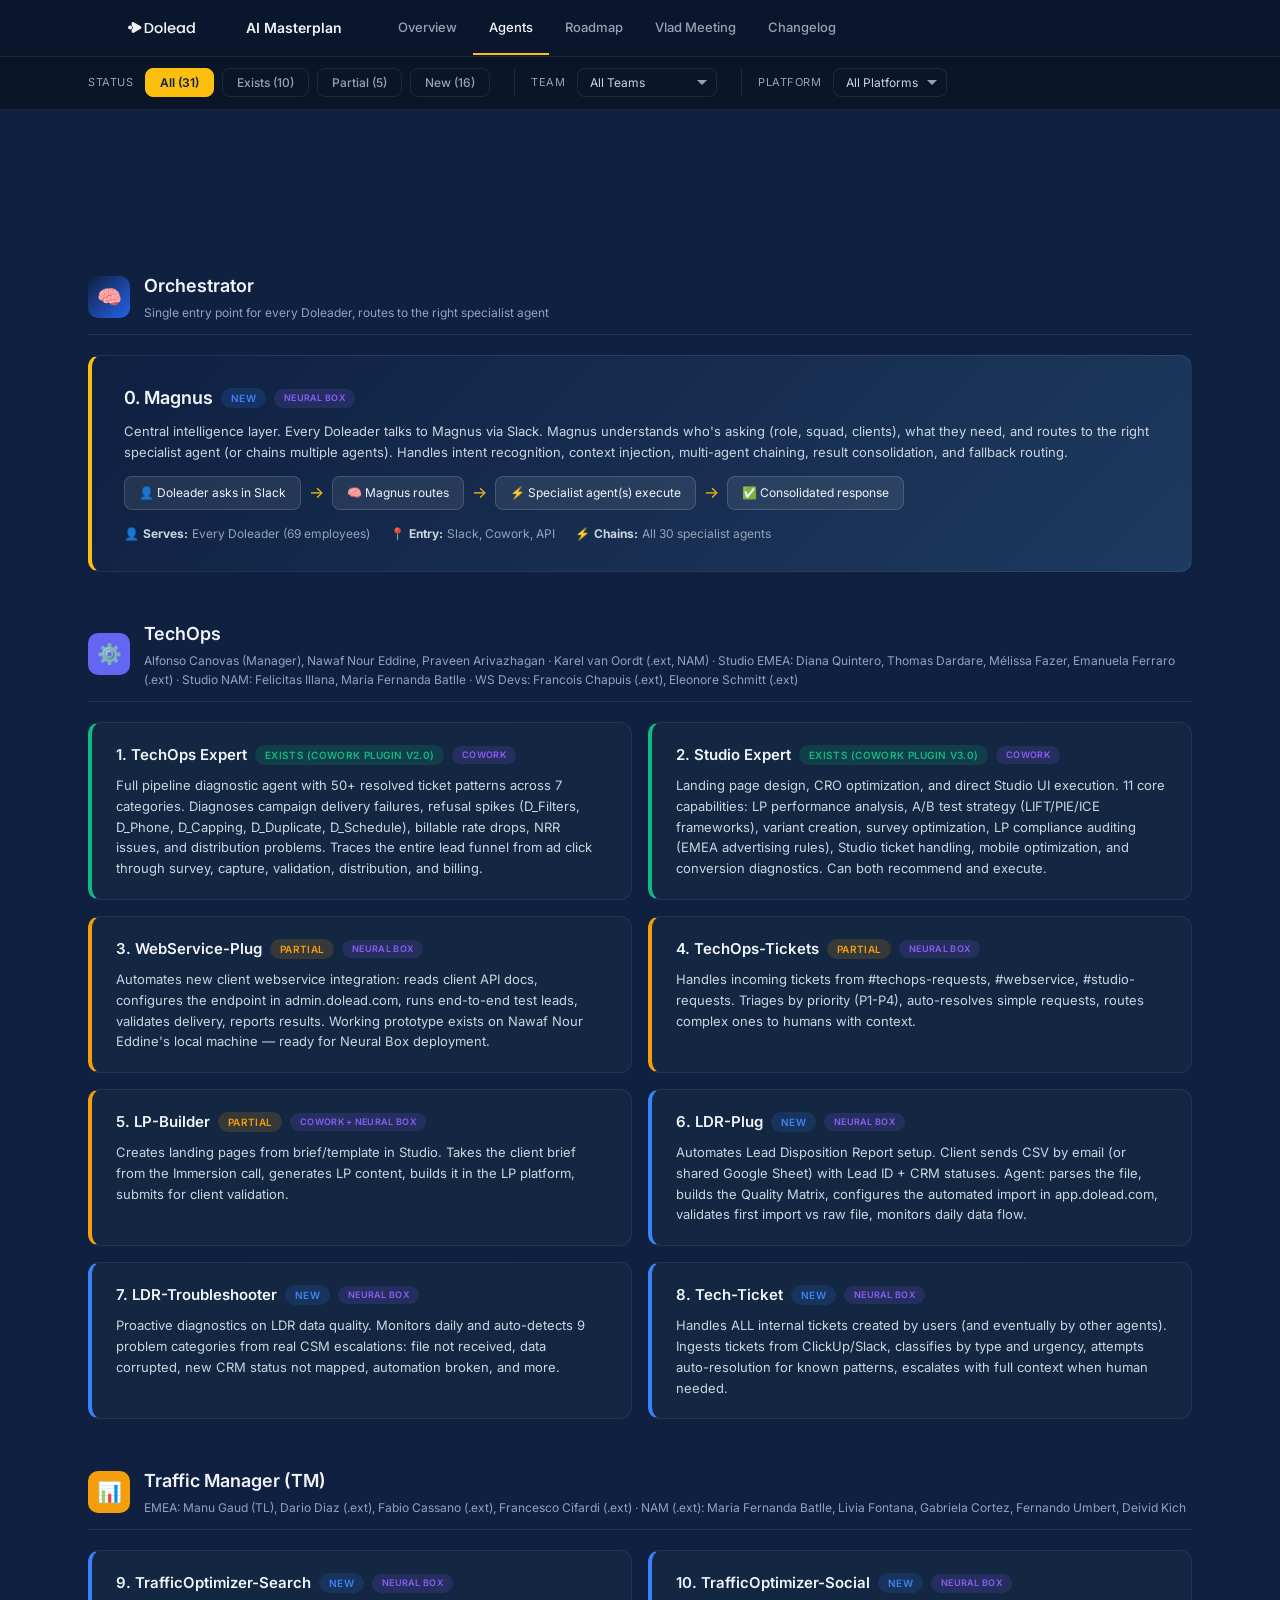
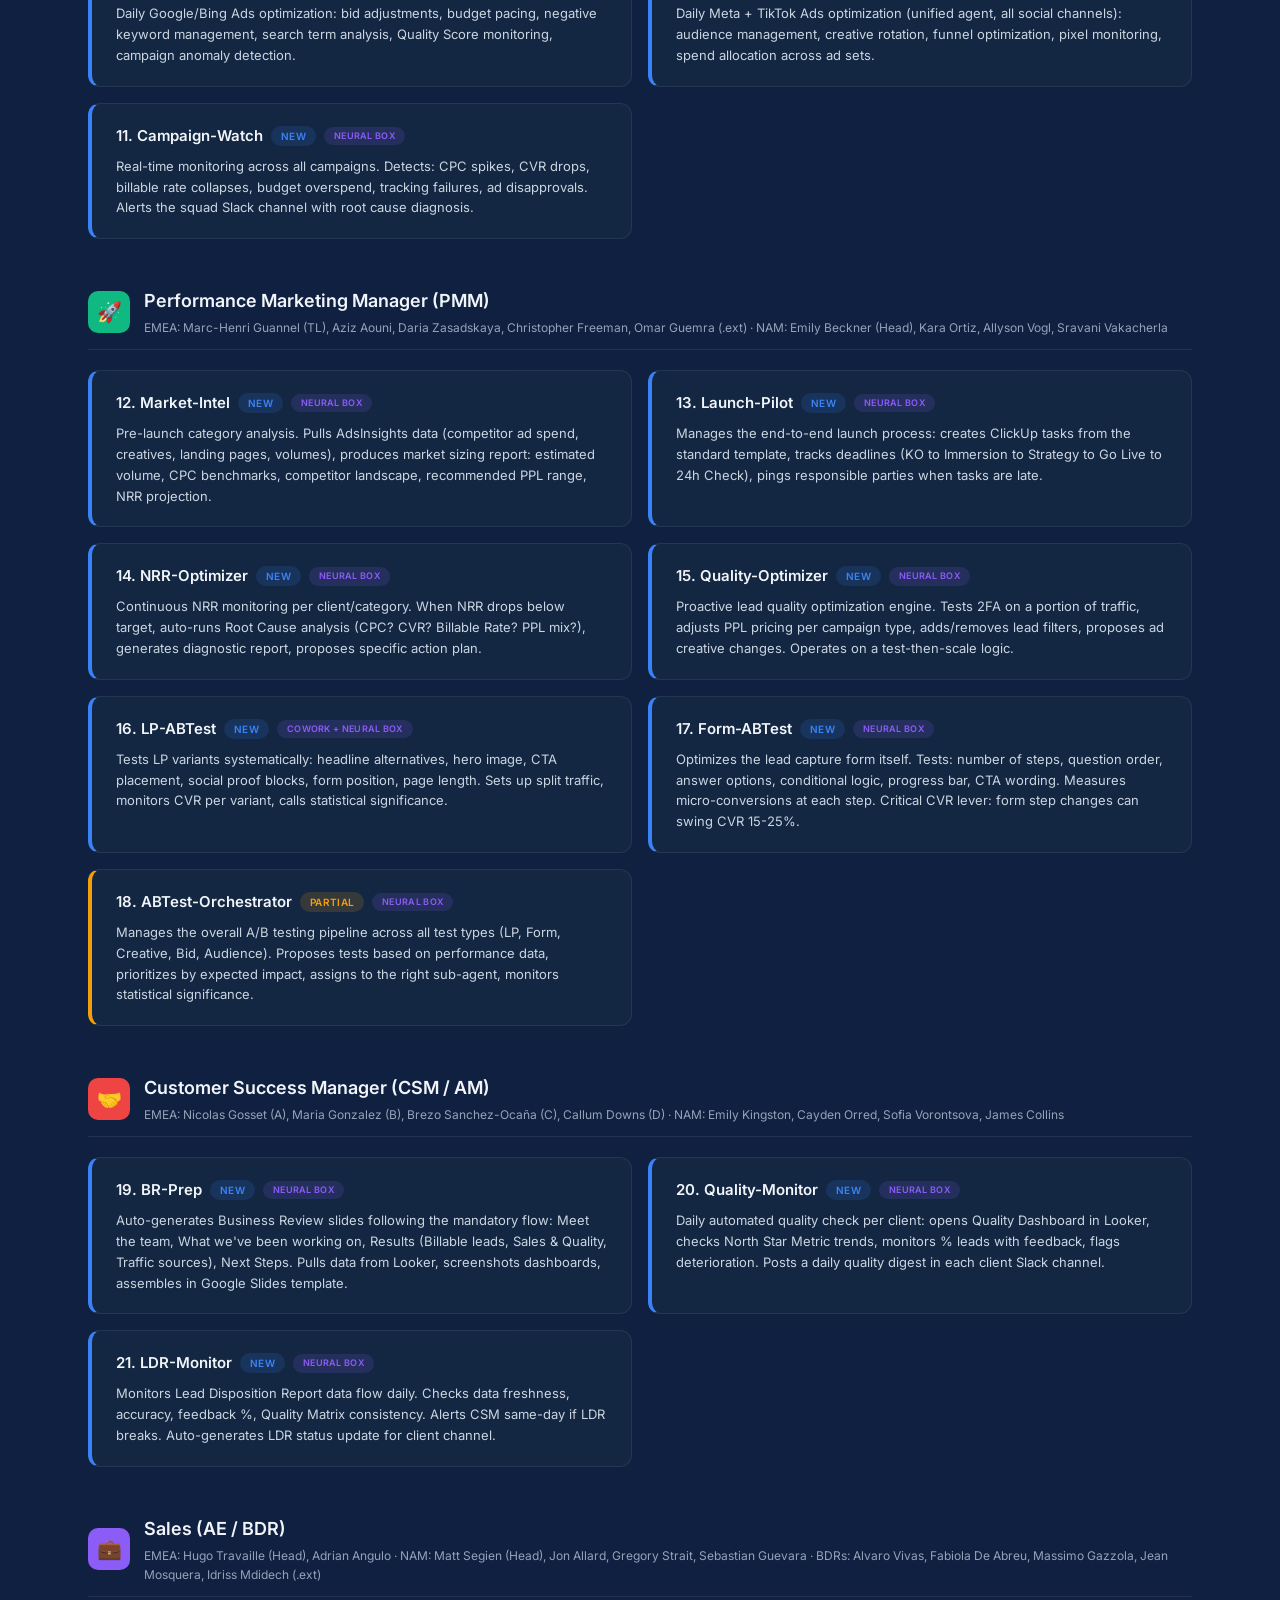
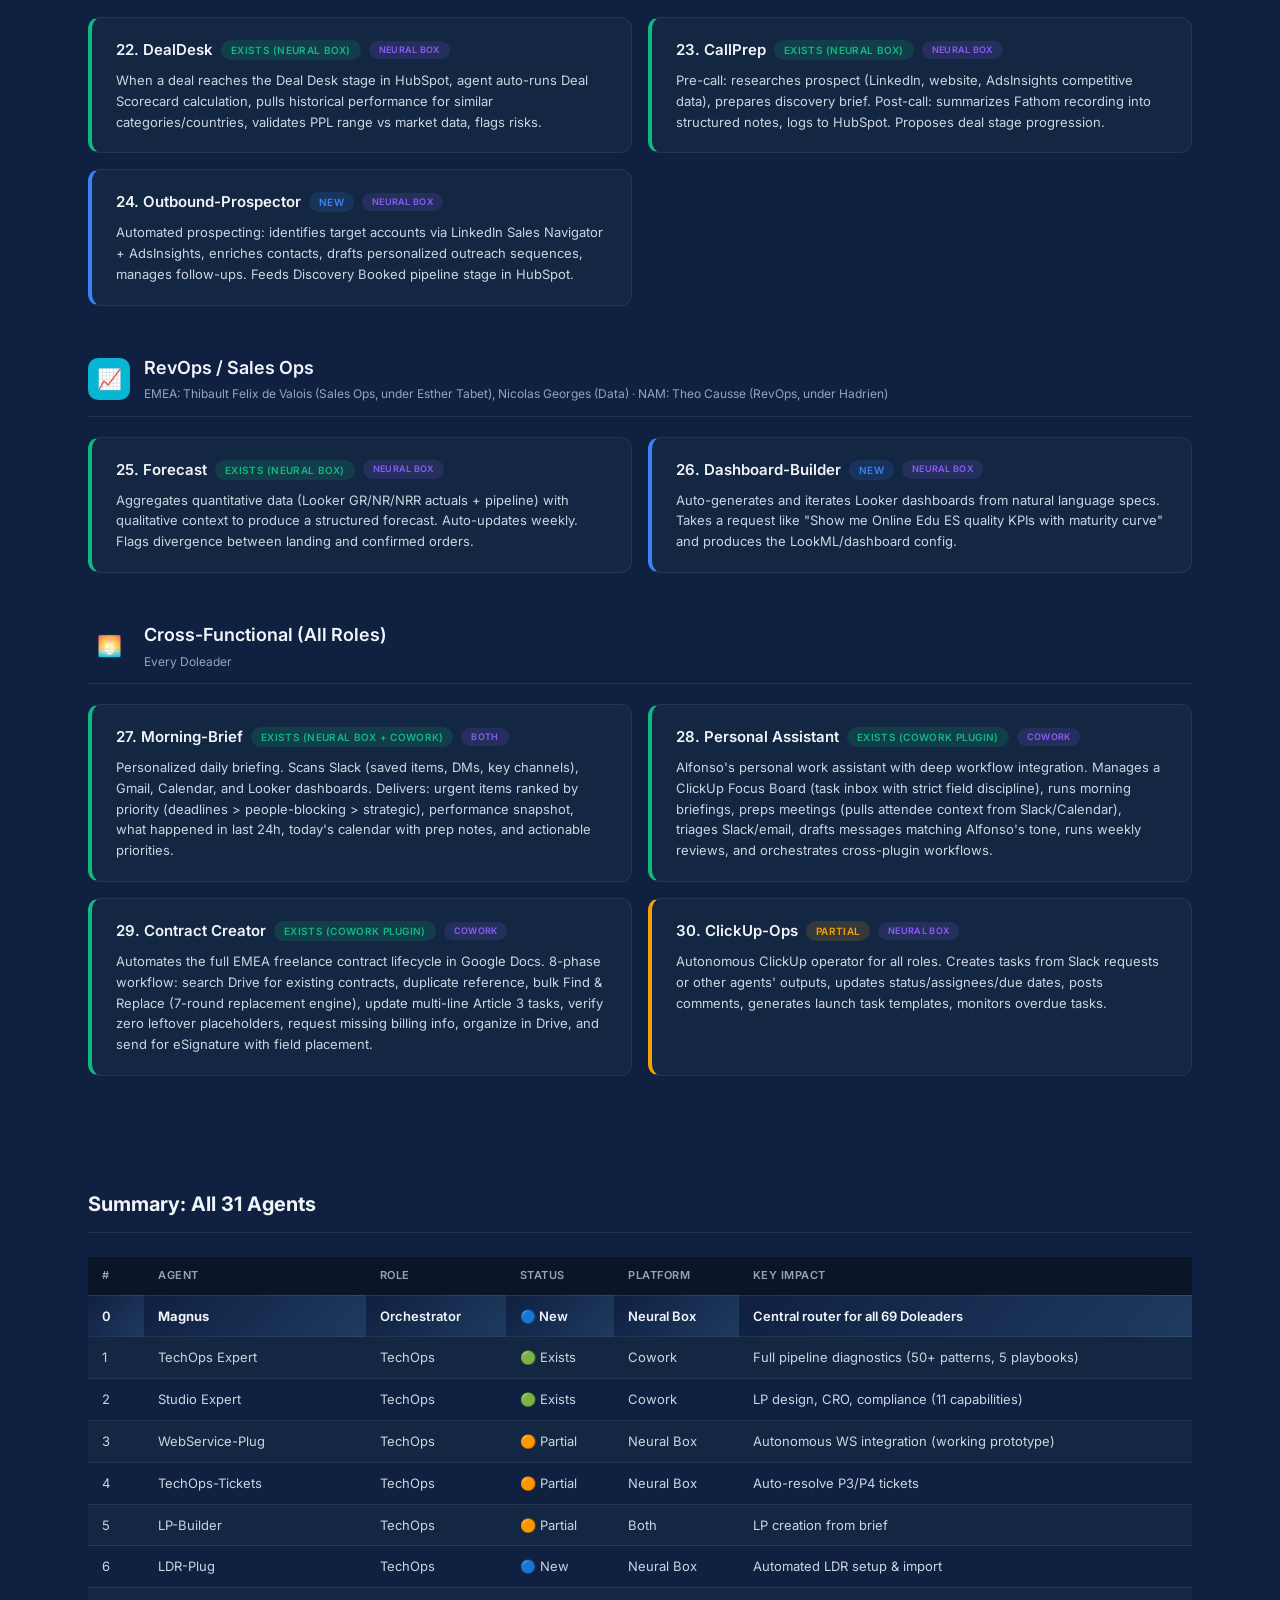
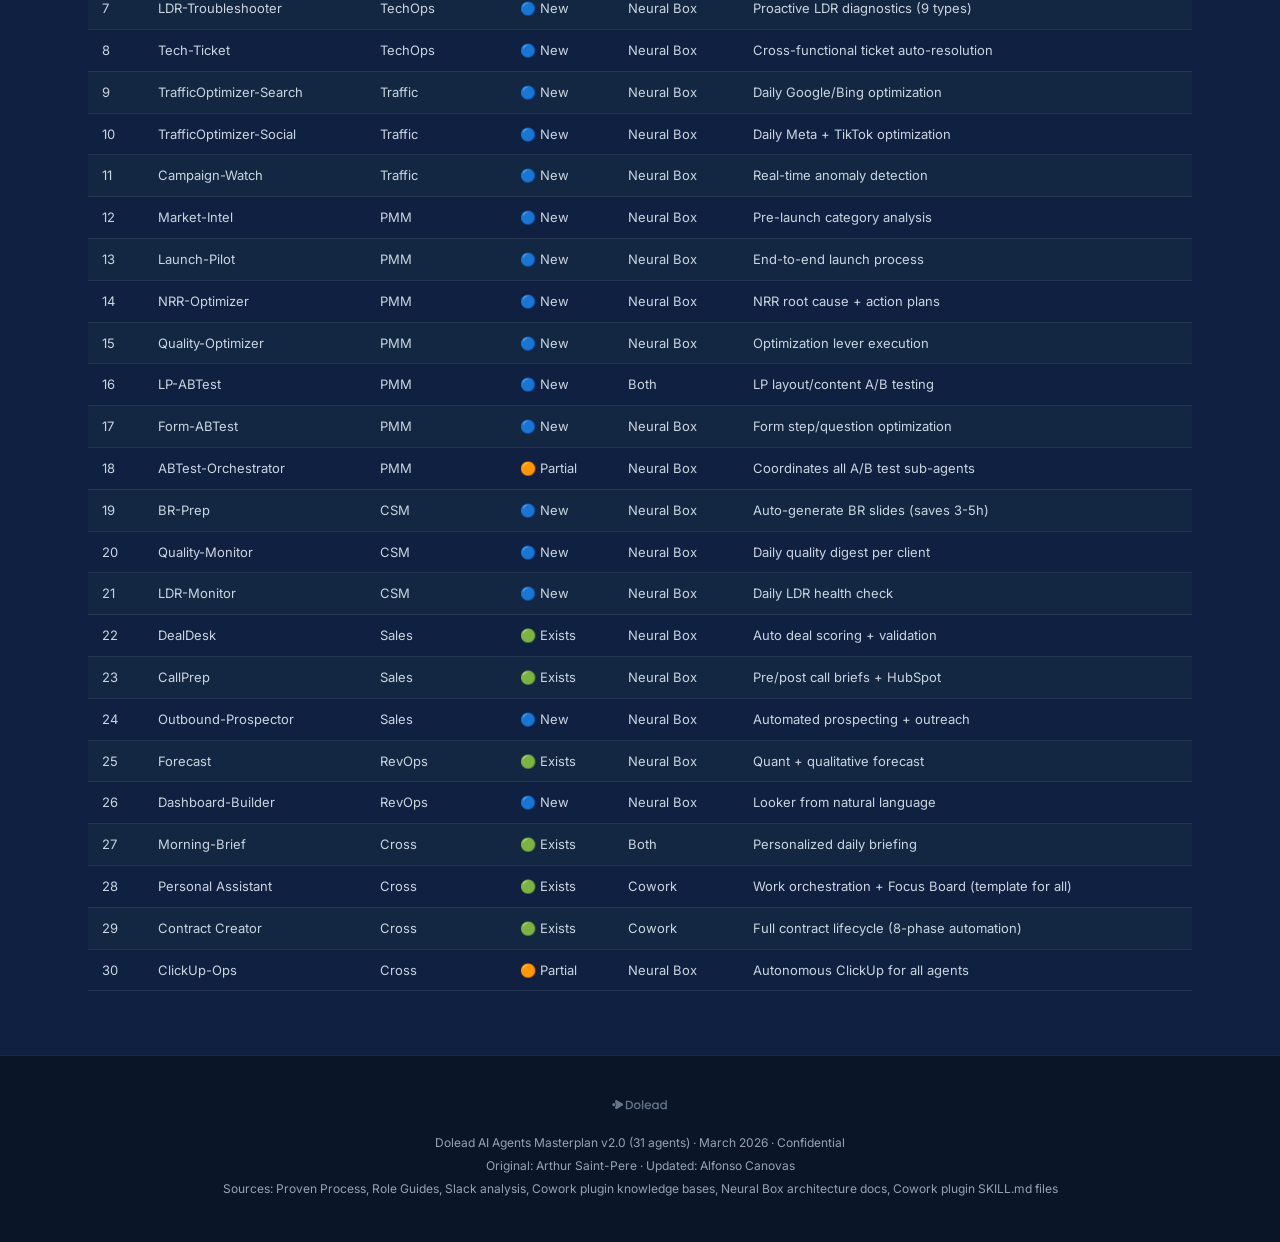
==== commit 6825551e: "v2.1: Enriched agent descriptions from real plugin knowledge, added robots.txt Co-Authored-By: Claud" ====
--- a/agents.html
+++ b/agents.html
@@ -104,29 +104,29 @@
 <div class="agent-grid">
 <div class="agent-card exists" data-status="exists" data-team="TechOps" data-platform="Cowork">
 <div class="agent-name">1. TechOps Expert <span class="badge exists">Exists (Cowork Plugin v2.0)</span> <span class="badge platform">Cowork</span></div>
-<div class="agent-desc">Full pipeline diagnostic agent. Diagnoses why campaigns stop delivering, why leads get refused, and why billable rates drop. Covers the full path from lead capture through distribution, validation, and client delivery. Encodes 50+ resolved ticket patterns.</div>
+<div class="agent-desc">Full pipeline diagnostic agent with 50+ resolved ticket patterns across 7 categories. Diagnoses campaign delivery failures, refusal spikes (D_Filters, D_Phone, D_Capping, D_Duplicate, D_Schedule), billable rate drops, NRR issues, and distribution problems. Traces the entire lead funnel from ad click through survey, capture, validation, distribution, and billing.</div>
 <div class="agent-expand">
 <div class="agent-meta"><span>&#128205; <strong>Platform:</strong> Cowork (Alfonso)</span><span>&#128295; <strong>Tools:</strong> Admin, Ops, Looker, Campaigns</span><span>&#128200; <strong>Patterns:</strong> 50+ resolved tickets</span></div>
-<div class="agent-highlight">&#127919; Already operational. Handles: campaign status, capping, lead validation, refusals, BR drops, NRR analysis, distribution config.</div>
-<div class="agent-process-ref">Cowork plugin: techops-expert v2.0 &middot; Could be ported to Neural Box for Slack access</div>
+<div class="agent-highlight">&#127919; Operational since Jan 2026. 5 diagnostic playbooks: Campaign Diagnosis, BR Drop Investigation, NRR Root Cause, Lead Delivery Failure, Reinjection Workflow. Knows campaign status mechanics (Status User vs Status Capping), link types (automatic 14-day expiry vs hard/permanent), Smart Distribution (pacing, buffering, soft-capping), and the full WS integration lifecycle.</div>
+<div class="agent-process-ref">Cowork plugin: techops-expert v2.0 &middot; Next: port knowledge base to Neural Box for Slack-native access</div>
 </div>
 </div>
 
 <div class="agent-card exists" data-status="exists" data-team="TechOps" data-platform="Cowork">
 <div class="agent-name">2. Studio Expert <span class="badge exists">Exists (Cowork Plugin v3.0)</span> <span class="badge platform">Cowork</span></div>
-<div class="agent-desc">Landing page design, CRO optimization, and Studio UI operations. Can both recommend strategy and execute changes directly in Studio. Owns LP compliance checks, A/B test design, variant creation, survey builder, and performance analysis.</div>
+<div class="agent-desc">Landing page design, CRO optimization, and direct Studio UI execution. 11 core capabilities: LP performance analysis, A/B test strategy (LIFT/PIE/ICE frameworks), variant creation, survey optimization, LP compliance auditing (EMEA advertising rules), Studio ticket handling, mobile optimization, and conversion diagnostics. Can both recommend and execute.</div>
 <div class="agent-expand">
 <div class="agent-meta"><span>&#128205; <strong>Platform:</strong> Cowork (Alfonso)</span><span>&#128295; <strong>Tools:</strong> Studio, Looker 2209</span><span>&#128200; <strong>Knowledge:</strong> CRO frameworks, LIFT/PIE/ICE</span></div>
-<div class="agent-highlight">&#127919; Already operational. Partially overlaps with Arthur's LP-Builder (#3) and LP-ABTest (#14).</div>
-<div class="agent-process-ref">Cowork plugin: studio-expert v3.0 &middot; Sub-skill: lp-compliance-check</div>
+<div class="agent-highlight">&#127919; Operational since Dec 2025. Knows the full Dolead LP stack: Studio builder, Gatsby rendering, Survey Builder with conditional logic, Bandit A/B algorithm (Thompson Sampling), Looker 2209 for CVR tracking. Distinguishes generic vs branded pages, handles 2FA toggle logic, and scores test ideas. Includes dedicated LP compliance auditor (checks pages against EMEA creative rules).</div>
+<div class="agent-process-ref">Cowork plugin: studio-expert v3.0 &middot; Sub-skills: lp-compliance-check, studio-expert</div>
 </div>
 </div>
 
 <div class="agent-card partial" data-status="partial" data-team="TechOps" data-platform="Neural Box">
 <div class="agent-name">3. WebService-Plug <span class="badge partial">Partial</span> <span class="badge platform">Neural Box</span></div>
-<div class="agent-desc">Automates new client webservice integration: reads client API docs, configures the endpoint in admin.dolead.com, runs end-to-end test leads, validates delivery, reports results.</div>
-<div class="agent-expand">
-<div class="agent-meta"><span>&#128100; <strong>Augments:</strong> WS Devs team</span><span>&#128205; <strong>Tool:</strong> admin.dolead.com</span></div>
+<div class="agent-desc">Automates new client webservice integration: reads client API docs, configures the endpoint in admin.dolead.com, runs end-to-end test leads, validates delivery, reports results. Working prototype exists on Nawaf Nour Eddine's local machine — ready for Neural Box deployment.</div>
+<div class="agent-expand">
+<div class="agent-meta"><span>&#128100; <strong>Augments:</strong> WS Devs team (Francois, Eleonore)</span><span>&#128205; <strong>Tool:</strong> admin.dolead.com</span><span>&#9889; <strong>Status:</strong> Working locally (Nawaf), needs Neural Box deploy</span></div>
 <div class="agent-process-ref">Proven Process: Pillar 3 - Client Activation, Web Service</div>
 </div>
 </div>
@@ -418,7 +418,7 @@
 <div class="agent-grid">
 <div class="agent-card exists" data-status="exists" data-team="Cross" data-platform="Both">
 <div class="agent-name">27. Morning-Brief <span class="badge exists">Exists (Neural Box + Cowork)</span> <span class="badge platform">Both</span></div>
-<div class="agent-desc">Personalized daily briefing. Scans relevant Slack channels, Gmail, Calendar, Looker dashboards. Delivers: urgent items, performance snapshot, what happened in last 24h, today's calendar, priorities.</div>
+<div class="agent-desc">Personalized daily briefing. Scans Slack (saved items, DMs, key channels), Gmail, Calendar, and Looker dashboards. Delivers: urgent items ranked by priority (deadlines > people-blocking > strategic), performance snapshot, what happened in last 24h, today's calendar with prep notes, and actionable priorities.</div>
 <div class="agent-expand">
 <div class="agent-meta"><span>&#128205; <strong>Exists on:</strong> Neural Box (Arthur) + Cowork (Alfonso)</span><span>&#9201;&#65039; <strong>Target:</strong> Every Doleader, 8AM local time</span></div>
 <div class="agent-highlight">&#127919; Scale from 2 users to all 69 employees, specialized by role</div>
@@ -428,19 +428,19 @@
 
 <div class="agent-card exists" data-status="exists" data-team="Cross" data-platform="Cowork">
 <div class="agent-name">28. Personal Assistant <span class="badge exists">Exists (Cowork Plugin)</span> <span class="badge platform">Cowork</span></div>
-<div class="agent-desc">Alfonso's personal work assistant. Handles communication, scheduling, meeting prep, team lookups, Slack/email triage, drafting messages, weekly planning, and general work orchestration.</div>
-<div class="agent-expand">
-<div class="agent-meta"><span>&#128205; <strong>Platform:</strong> Cowork (Alfonso)</span><span>&#128295; <strong>Tools:</strong> Slack, Gmail, Calendar, ClickUp, Notion</span></div>
-<div class="agent-highlight">&#127919; Template for per-role assistants. Each PMM/CSM/AE could get their own version.</div>
-<div class="agent-process-ref">Cowork plugin: personal-assistant</div>
+<div class="agent-desc">Alfonso's personal work assistant with deep workflow integration. Manages a ClickUp Focus Board (task inbox with strict field discipline), runs morning briefings, preps meetings (pulls attendee context from Slack/Calendar), triages Slack/email, drafts messages matching Alfonso's tone, runs weekly reviews, and orchestrates cross-plugin workflows.</div>
+<div class="agent-expand">
+<div class="agent-meta"><span>&#128205; <strong>Platform:</strong> Cowork (Alfonso)</span><span>&#128295; <strong>Tools:</strong> Slack, Gmail, Calendar, ClickUp, Notion, Google Drive</span><span>&#9889; <strong>Sub-commands:</strong> morning-briefing, catch-me-up, check-channel, draft-message, prepare-meeting, weekly-review</span></div>
+<div class="agent-highlight">&#127919; Template for per-role assistants. Each PMM/CSM/AE gets their own version with role-specific channels, dashboards, and priorities. Cross-plugin authority: owns the Focus Board that all other plugins respect.</div>
+<div class="agent-process-ref">Cowork plugin: personal-assistant &middot; Sub-commands: 6 specialized workflows</div>
 </div>
 </div>
 
 <div class="agent-card exists" data-status="exists" data-team="Cross" data-platform="Cowork">
 <div class="agent-name">29. Contract Creator <span class="badge exists">Exists (Cowork Plugin)</span> <span class="badge platform">Cowork</span></div>
-<div class="agent-desc">Automates creation, renewal, and eSignature of Dolead EMEA freelance contracts in Google Docs. Handles the full contract lifecycle: duplicate a reference contract, adapt fields, send for eSignature, track signing status.</div>
-<div class="agent-expand">
-<div class="agent-meta"><span>&#128205; <strong>Platform:</strong> Cowork (Alfonso)</span><span>&#128295; <strong>Tools:</strong> Google Docs, eSignature</span></div>
+<div class="agent-desc">Automates the full EMEA freelance contract lifecycle in Google Docs. 8-phase workflow: search Drive for existing contracts, duplicate reference, bulk Find &amp; Replace (7-round replacement engine), update multi-line Article 3 tasks, verify zero leftover placeholders, request missing billing info, organize in Drive, and send for eSignature with field placement.</div>
+<div class="agent-expand">
+<div class="agent-meta"><span>&#128205; <strong>Platform:</strong> Cowork (Alfonso)</span><span>&#128295; <strong>Tools:</strong> Google Docs, Google Drive, Gmail, eSignature</span><span>&#128203; <strong>Active freelancers:</strong> Laura Pesca, Eliza Petikyan, Marie Ikorichene, Thomas Dardare, Diana Quintero, Emanuela Ferraro</span></div>
 <div class="agent-process-ref">Cowork plugin: freelance-contract-creator</div>
 </div>
 </div>
@@ -467,9 +467,9 @@
 </thead>
 <tbody>
 <tr class="magnus-row"><td>0</td><td><strong>Magnus</strong></td><td>Orchestrator</td><td>&#128309; New</td><td>Neural Box</td><td>Central router for all 69 Doleaders</td></tr>
-<tr><td>1</td><td>TechOps Expert</td><td>TechOps</td><td>&#128994; Exists</td><td>Cowork</td><td>Full pipeline diagnostics (50+ patterns)</td></tr>
-<tr><td>2</td><td>Studio Expert</td><td>TechOps</td><td>&#128994; Exists</td><td>Cowork</td><td>LP design, CRO, compliance</td></tr>
-<tr><td>3</td><td>WebService-Plug</td><td>TechOps</td><td>&#128992; Partial</td><td>Neural Box</td><td>Autonomous WS integration</td></tr>
+<tr><td>1</td><td>TechOps Expert</td><td>TechOps</td><td>&#128994; Exists</td><td>Cowork</td><td>Full pipeline diagnostics (50+ patterns, 5 playbooks)</td></tr>
+<tr><td>2</td><td>Studio Expert</td><td>TechOps</td><td>&#128994; Exists</td><td>Cowork</td><td>LP design, CRO, compliance (11 capabilities)</td></tr>
+<tr><td>3</td><td>WebService-Plug</td><td>TechOps</td><td>&#128992; Partial</td><td>Neural Box</td><td>Autonomous WS integration (working prototype)</td></tr>
 <tr><td>4</td><td>TechOps-Tickets</td><td>TechOps</td><td>&#128992; Partial</td><td>Neural Box</td><td>Auto-resolve P3/P4 tickets</td></tr>
 <tr><td>5</td><td>LP-Builder</td><td>TechOps</td><td>&#128992; Partial</td><td>Both</td><td>LP creation from brief</td></tr>
 <tr><td>6</td><td>LDR-Plug</td><td>TechOps</td><td>&#128309; New</td><td>Neural Box</td><td>Automated LDR setup &amp; import</td></tr>
@@ -494,8 +494,8 @@
 <tr><td>25</td><td>Forecast</td><td>RevOps</td><td>&#128994; Exists</td><td>Neural Box</td><td>Quant + qualitative forecast</td></tr>
 <tr><td>26</td><td>Dashboard-Builder</td><td>RevOps</td><td>&#128309; New</td><td>Neural Box</td><td>Looker from natural language</td></tr>
 <tr><td>27</td><td>Morning-Brief</td><td>Cross</td><td>&#128994; Exists</td><td>Both</td><td>Personalized daily briefing</td></tr>
-<tr><td>28</td><td>Personal Assistant</td><td>Cross</td><td>&#128994; Exists</td><td>Cowork</td><td>Work orchestration (template for all)</td></tr>
-<tr><td>29</td><td>Contract Creator</td><td>Cross</td><td>&#128994; Exists</td><td>Cowork</td><td>Freelance contract automation</td></tr>
+<tr><td>28</td><td>Personal Assistant</td><td>Cross</td><td>&#128994; Exists</td><td>Cowork</td><td>Work orchestration + Focus Board (template for all)</td></tr>
+<tr><td>29</td><td>Contract Creator</td><td>Cross</td><td>&#128994; Exists</td><td>Cowork</td><td>Full contract lifecycle (8-phase automation)</td></tr>
 <tr><td>30</td><td>ClickUp-Ops</td><td>Cross</td><td>&#128992; Partial</td><td>Neural Box</td><td>Autonomous ClickUp for all agents</td></tr>
 </tbody>
 </table>
@@ -509,7 +509,7 @@
 <svg class="footer-logo" width="148" height="48" viewBox="0 0 148 48" fill="none" xmlns="http://www.w3.org/2000/svg"><path d="M43.598 12.912c2.352 0 4.407.455 6.166 1.366 1.78.89 3.146 2.183 4.1 3.877.974 1.674 1.462 3.634 1.462 5.88s-.488 4.195-1.462 5.848c-.954 1.652-2.32 2.924-4.1 3.814-1.758.868-3.814 1.303-6.166 1.303h-7.214V12.912h7.214zm0 19.132c2.585 0 4.566-.7 5.943-2.098 1.377-1.398 2.066-3.369 2.066-5.911 0-2.564-.689-4.566-2.066-6.007-1.377-1.44-3.358-2.161-5.943-2.161h-3.591v16.177h3.591zM66.512 35.286c-1.653 0-3.147-.371-4.481-1.113-1.335-.763-2.384-1.822-3.147-3.178-.762-1.377-1.143-2.966-1.143-4.767 0-1.78.392-3.358 1.176-4.735.784-1.377 1.854-2.437 3.21-3.178 1.356-.742 2.871-1.112 4.544-1.112 1.674 0 3.189.37 4.545 1.112 1.356.742 2.426 1.801 3.21 3.178.784 1.377 1.176 2.956 1.176 4.736 0 1.78-.403 3.358-1.208 4.735-.805 1.377-1.907 2.447-3.305 3.21-1.377.741-2.903 1.112-4.577 1.112zm0-3.147c.933 0 1.801-.222 2.606-.668.827-.445 1.494-1.112 2.003-2.002.508-.89.763-1.97.763-3.242 0-1.271-.244-2.341-.731-3.21-.488-.89-1.134-1.557-1.94-2.002-.805-.445-1.673-.668-2.606-.668-.932 0-1.801.223-2.606.668-.784.445-1.41 1.112-1.875 2.002-.467.869-.7 1.939-.7 3.21 0 1.886.477 3.348 1.43 4.386.975 1.017 2.193 1.526 3.655 1.526zM82.806 11.481V35h-3.623V11.481h3.623zM103.612 25.815c0 .657-.042 1.25-.127 1.78H90.105c.106 1.398.625 2.521 1.557 3.369.933.847 2.077 1.271 3.433 1.271 1.949 0 3.326-.816 4.131-2.447h3.91c-.53 1.61-1.494 2.934-2.892 3.972-1.377 1.017-3.094 1.526-5.149 1.526-1.674 0-3.178-.371-4.513-1.113-1.314-.763-2.352-1.822-3.115-3.178-.741-1.377-1.112-2.966-1.112-4.767 0-1.801.36-3.38 1.081-4.735.741-1.377 1.77-2.437 3.083-3.178 1.335-.742 2.86-1.112 4.577-1.112 1.652 0 3.125.36 4.417 1.08 1.293.72 2.299 1.738 3.02 3.051.72 1.293 1.08 2.787 1.08 4.482zm-3.782-1.144c-.021-1.335-.498-2.405-1.43-3.21-.933-.805-2.088-1.208-3.465-1.208-1.25 0-2.32.403-3.21 1.208-.89.784-1.42 1.854-1.59 3.21h9.695zM105.97 26.164c0-1.758.36-3.316 1.08-4.672.742-1.356 1.738-2.405 2.988-3.147 1.271-.762 2.67-1.144 4.196-1.144 1.377 0 2.574.276 3.591.826 1.038.53 1.865 1.197 2.479 2.003v-2.543h3.655V35h-3.655v-2.606c-.614.826-1.451 1.526-2.511 2.077-1.06.55-2.267.826-3.623.826-1.505 0-2.882-.382-4.132-1.144-1.25-.784-2.246-1.864-2.988-3.242-.72-1.398-1.08-2.977-1.08-4.735zm14.333.064c0-1.208-.254-2.256-.763-3.146-.487-.89-1.133-1.568-1.938-2.034-.805-.466-1.674-.7-2.606-.7-.933 0-1.801.234-2.606.7-.805.444-1.462 1.112-1.971 2.002-.488.869-.731 1.907-.731 3.115 0 1.208.243 2.267.731 3.178.509.911 1.166 1.61 1.971 2.098.826.466 1.695.7 2.606.7.932 0 1.801-.234 2.606-.7.805-.466 1.451-1.144 1.938-2.034.51-.91.763-1.95.763-3.178zM127.509 26.164c0-1.758.36-3.316 1.081-4.672.741-1.356 1.737-2.405 2.987-3.147 1.271-.762 2.68-1.144 4.227-1.144 1.144 0 2.267.254 3.369.763 1.123.487 2.013 1.144 2.669 1.971V11.481h3.655V35h-3.655v-2.638c-.593.847-1.419 1.547-2.479 2.098-1.038.55-2.235.826-3.591.826-1.526 0-2.924-.382-4.174-1.144-1.25-.784-2.246-1.864-2.987-3.242-.721-1.398-1.081-2.977-1.081-4.735zm14.333.064c0-1.208-.254-2.256-.762-3.146-.488-.89-1.134-1.568-1.939-2.034-.805-.466-1.674-.7-2.606-.7-.932 0-1.801.234-2.606.7-.805.444-1.462 1.112-1.971 2.002-.487.869-.731 1.907-.731 3.115 0 1.208.244 2.267.731 3.178.51.911 1.166 1.61 1.971 2.098.826.466 1.695.7 2.606.7.932 0 1.801-.234 2.606-.7.805-.466 1.451-1.144 1.939-2.034.508-.91.762-1.95.762-3.178zM8.726 22.958a4.363 4.363 0 11-8.726 0 4.363 4.363 0 018.726 0z" fill="#0F2041"/><path d="M27.483 25.6c2.023-1.19 2.023-4.116 0-5.306L12.336 11.388c-2.051-1.206-4.637.273-4.637 2.653v4.352a5.9 5.9 0 012.566 4.64 5.9 5.9 0 01-2.566 4.639v4.182c0 2.38 2.586 3.859 4.637 2.653L27.483 25.6z" fill="#0F2041"/></svg>
 <p>Dolead AI Agents Masterplan v2.0 (31 agents) &middot; March 2026 &middot; Confidential</p>
 <p>Original: Arthur Saint-Pere &middot; Updated: Alfonso Canovas</p>
-<p>Sources: Proven Process, Role Guides, Slack analysis, Cowork plugin knowledge bases, Neural Box architecture docs</p>
+<p>Sources: Proven Process, Role Guides, Slack analysis, Cowork plugin knowledge bases, Neural Box architecture docs, Cowork plugin SKILL.md files</p>
 </div>
 </footer>
 
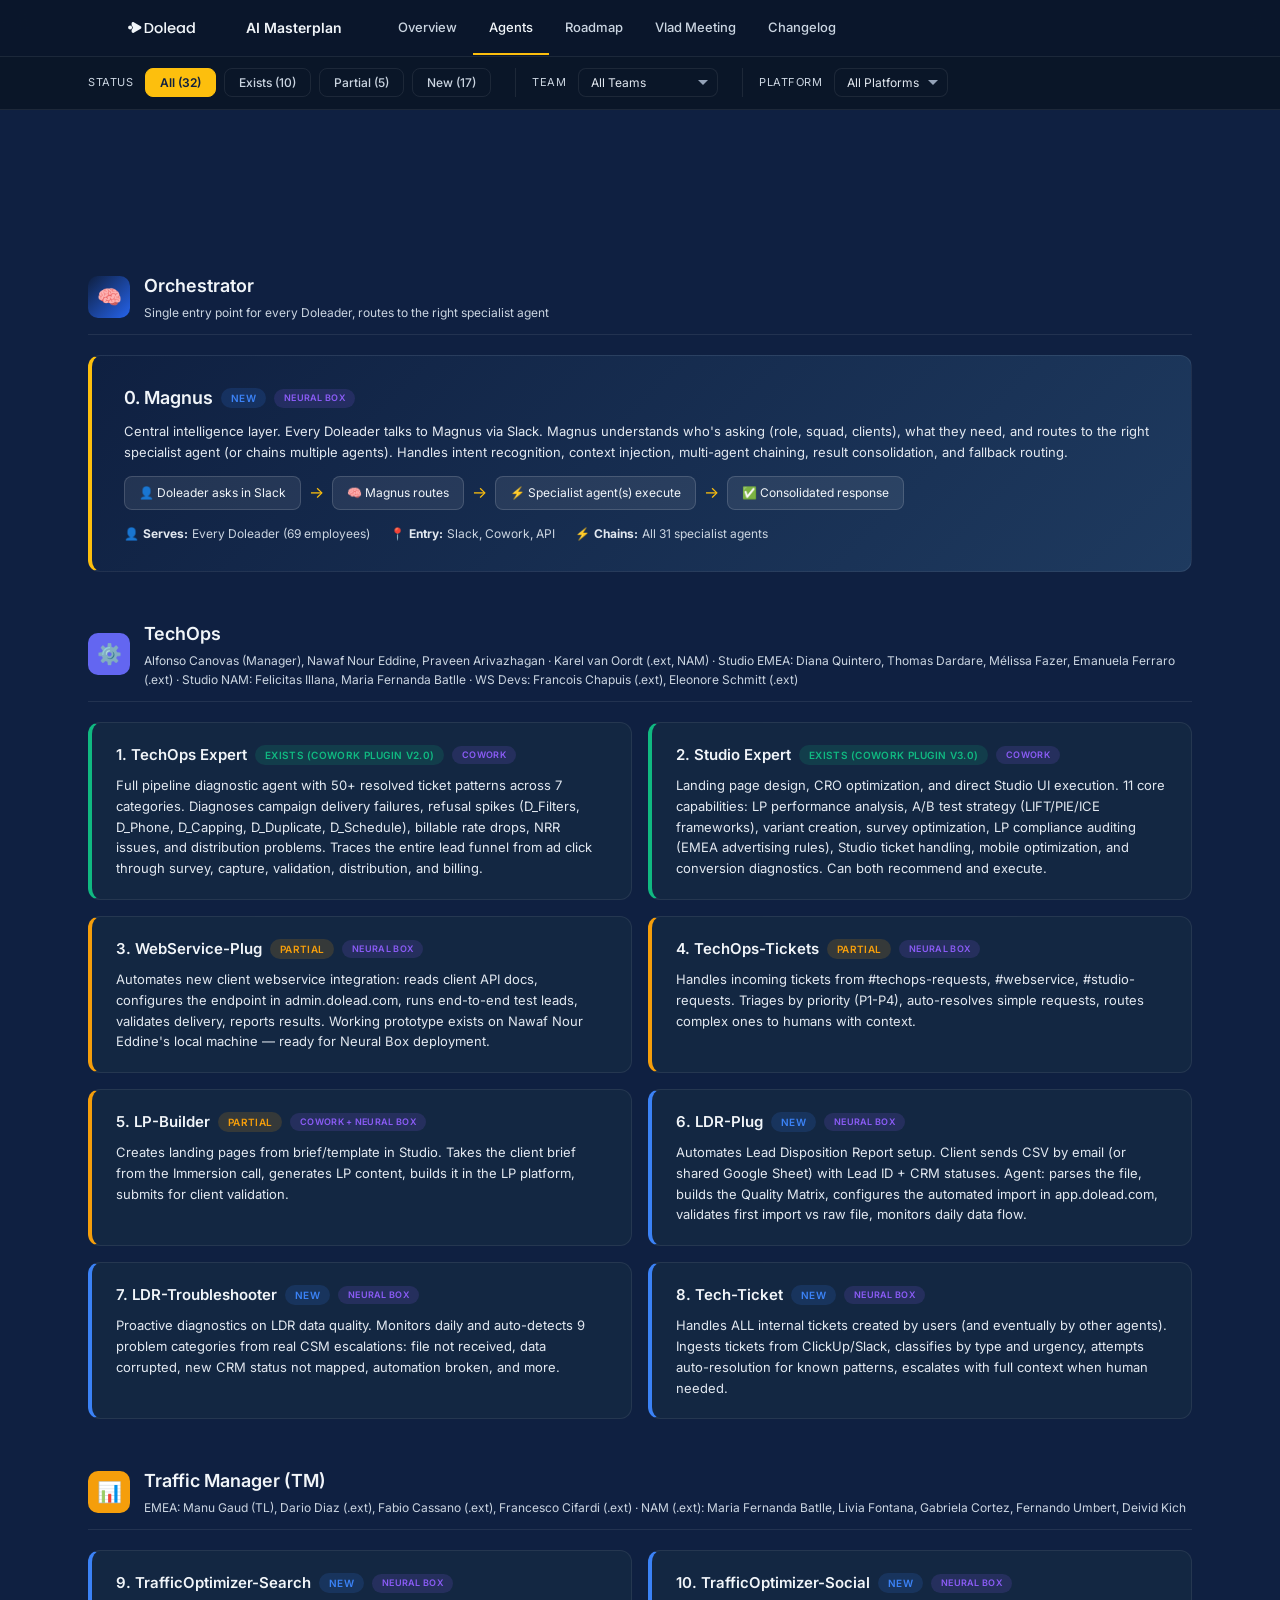
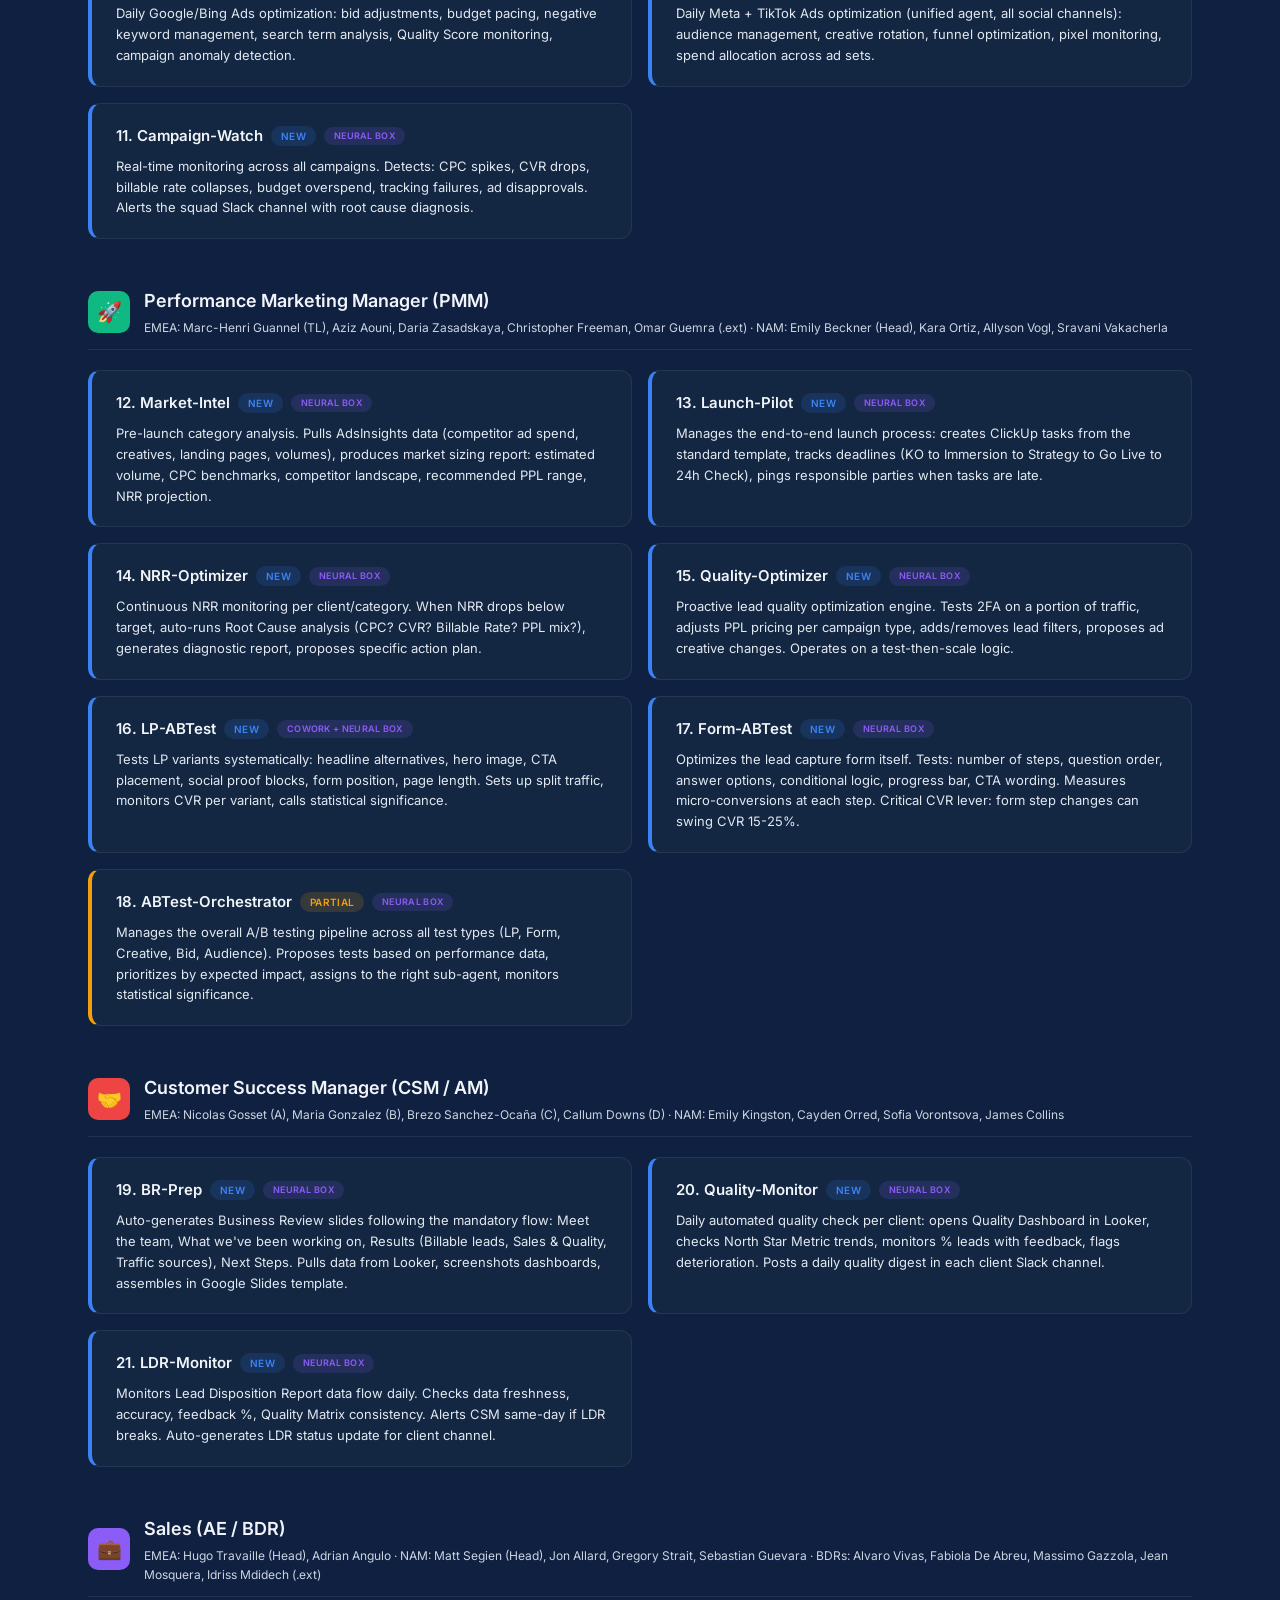
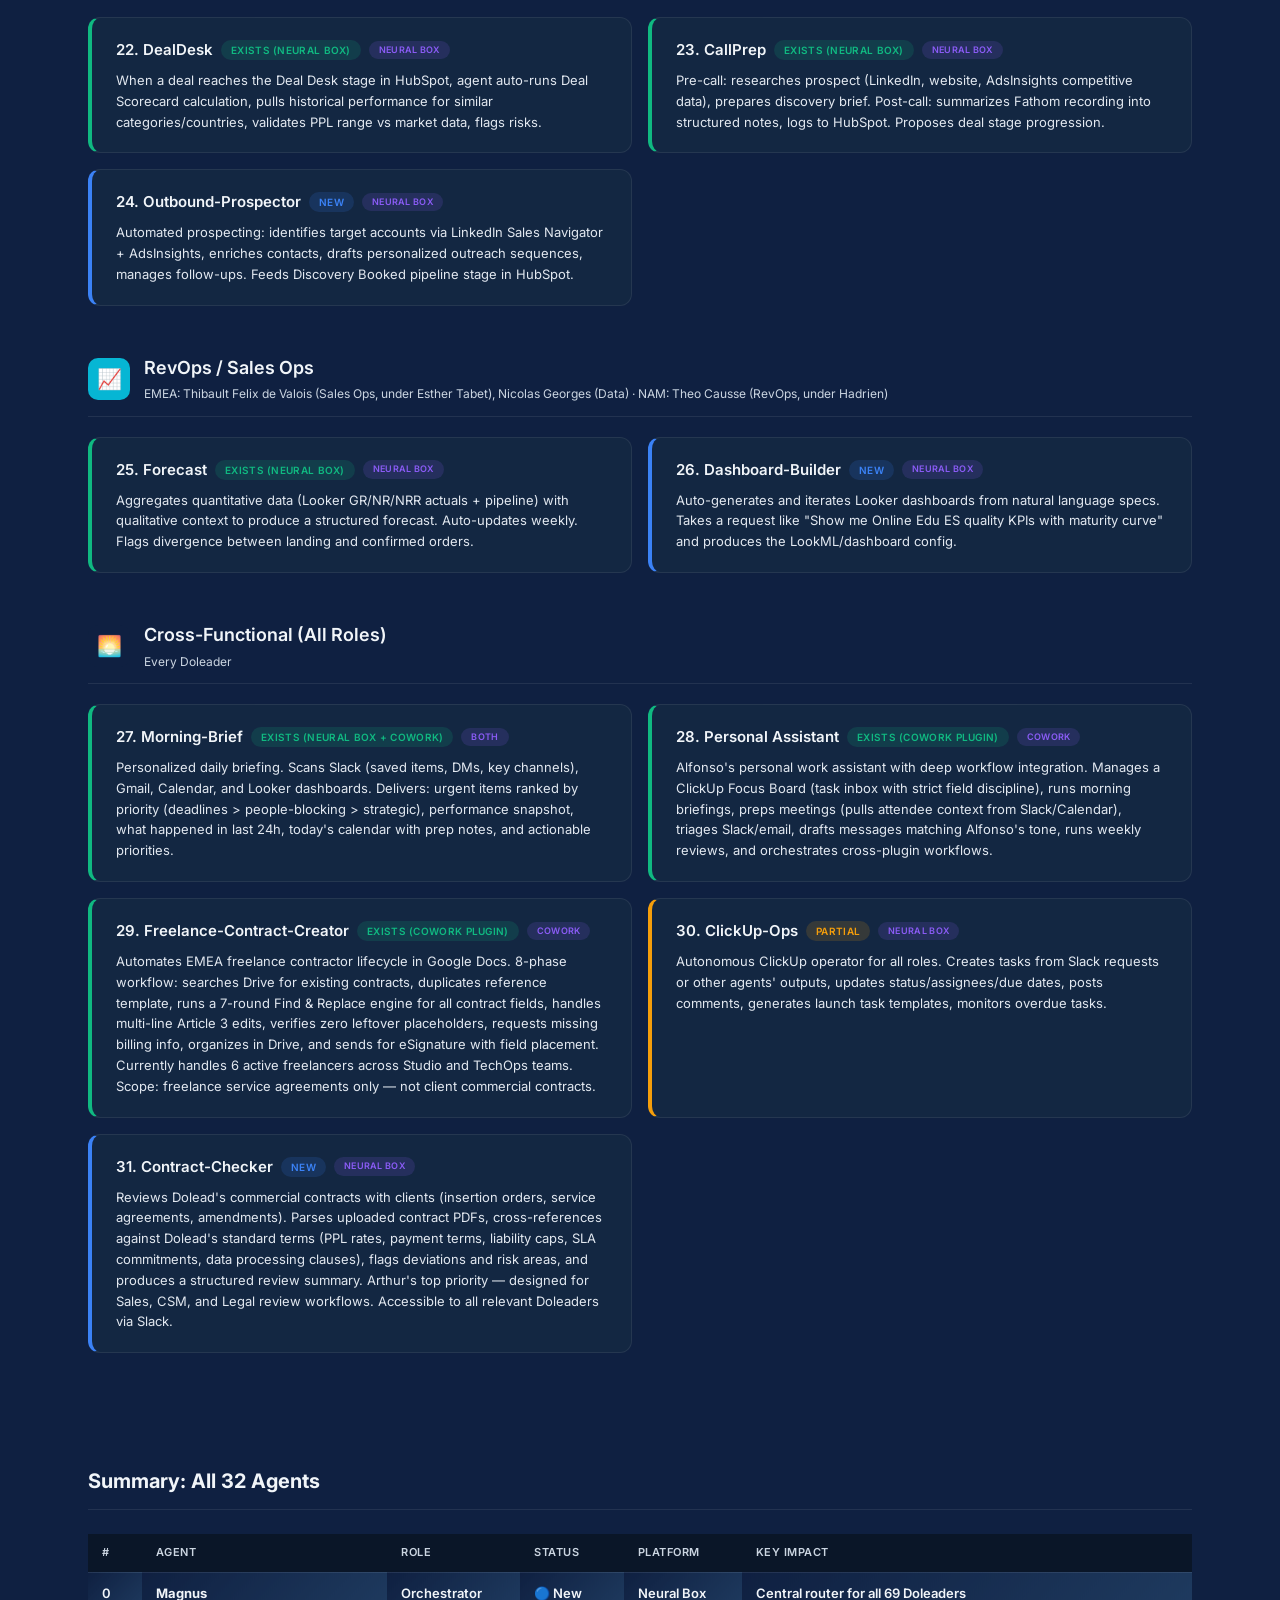
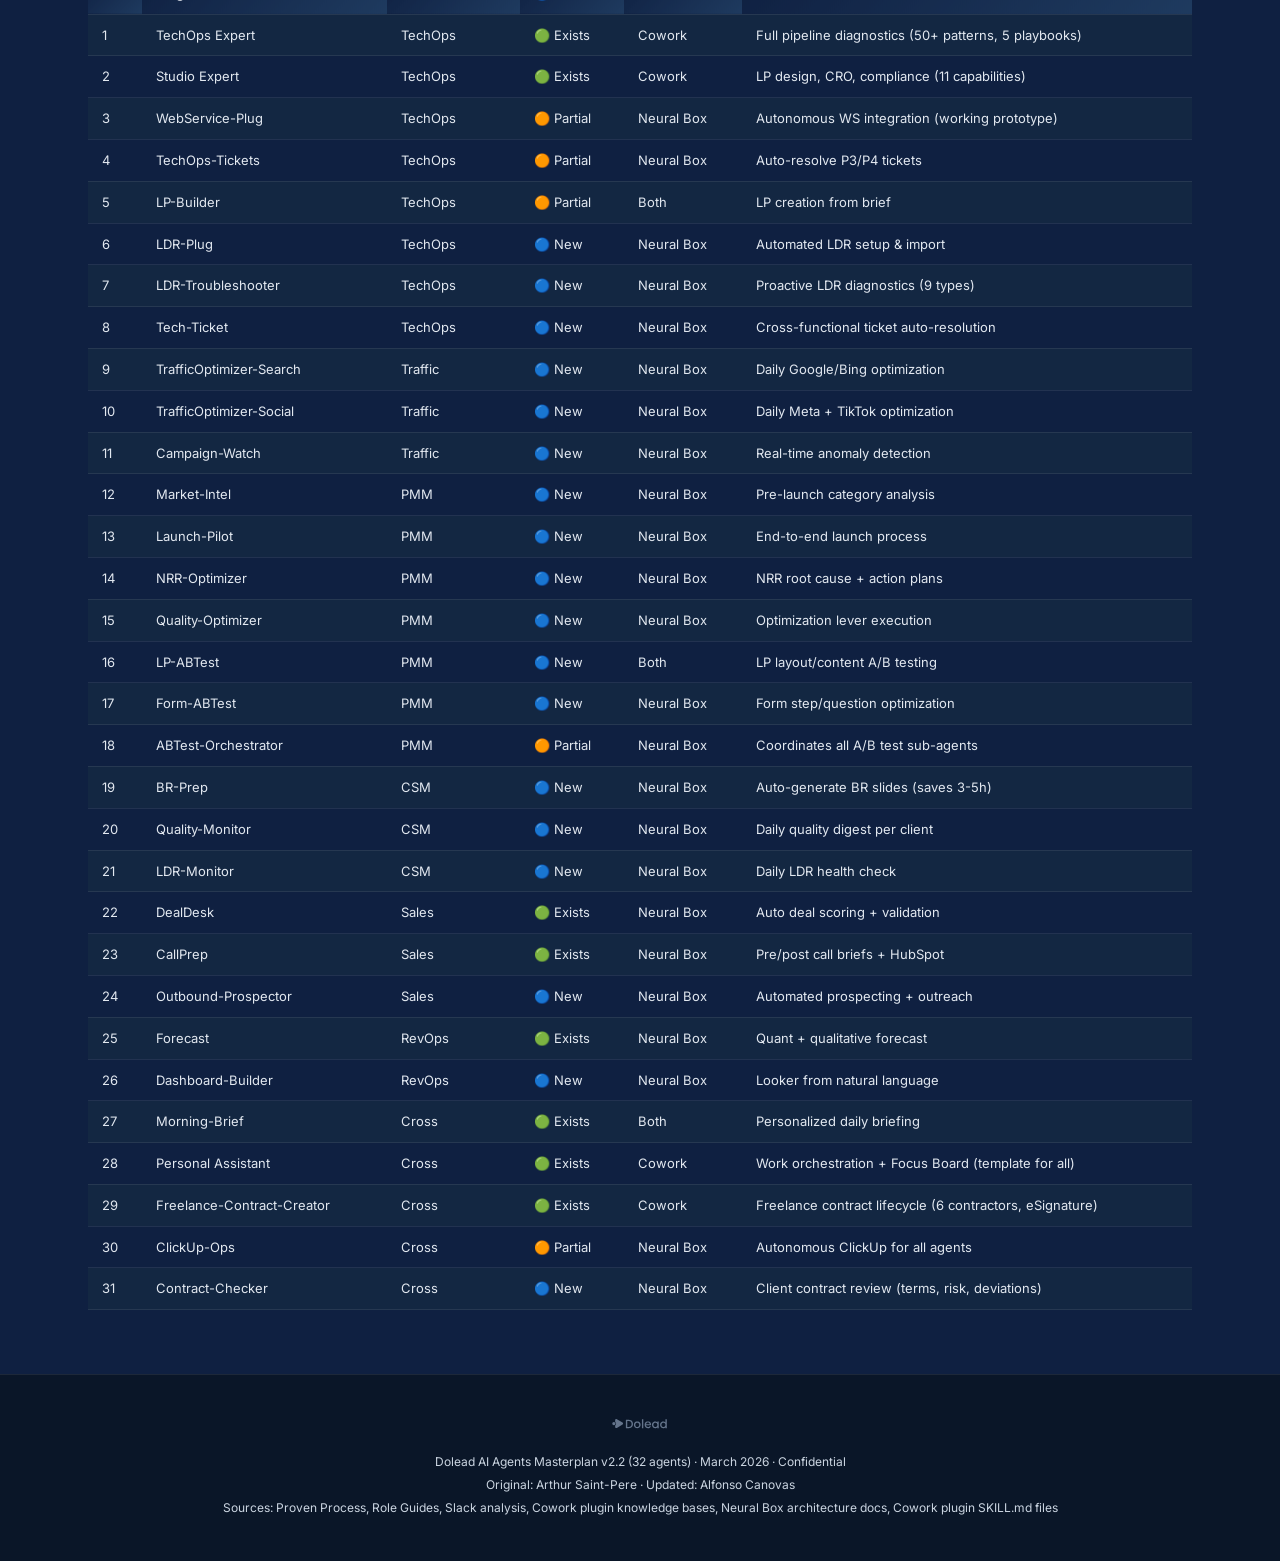
==== commit ab8a4f3f: "v2.2: Contrast overhaul, contract split, migration paths, What Exists Today Co-Authored-By: Claude O" ====
--- a/agents.html
+++ b/agents.html
@@ -32,10 +32,10 @@
 <div class="filter-bar-inner">
 <div class="filter-group">
 <span class="filter-group-label">Status</span>
-<button class="filter-btn active" data-filter="status" data-value="all">All (<span class="count-all">31</span>)</button>
+<button class="filter-btn active" data-filter="status" data-value="all">All (<span class="count-all">32</span>)</button>
 <button class="filter-btn" data-filter="status" data-value="exists">Exists (<span class="count-exists">10</span>)</button>
 <button class="filter-btn" data-filter="status" data-value="partial">Partial (<span class="count-partial">5</span>)</button>
-<button class="filter-btn" data-filter="status" data-value="new">New (<span class="count-new">16</span>)</button>
+<button class="filter-btn" data-filter="status" data-value="new">New (<span class="count-new">17</span>)</button>
 </div>
 <div class="filter-group">
 <span class="filter-group-label">Team</span>
@@ -83,7 +83,7 @@
 <div class="flow-arrow">&#8594;</div>
 <div class="step">&#9989; Consolidated response</div>
 </div>
-<div class="agent-meta" style="margin-top: 14px;"><span>&#128100; <strong>Serves:</strong> Every Doleader (69 employees)</span><span>&#128205; <strong>Entry:</strong> Slack, Cowork, API</span><span>&#9889; <strong>Chains:</strong> All 30 specialist agents</span></div>
+<div class="agent-meta" style="margin-top: 14px;"><span>&#128100; <strong>Serves:</strong> Every Doleader (69 employees)</span><span>&#128205; <strong>Entry:</strong> Slack, Cowork, API</span><span>&#9889; <strong>Chains:</strong> All 31 specialist agents</span></div>
 <div class="agent-expand">
 <div class="agent-highlight">&#127919; Key principle: nobody needs to know which agent to call. Magnus figures it out.</div>
 <div class="agent-process-ref">Architecture: Router Agent pattern on Neural Box &middot; Proven Process: All pillars</div>
@@ -109,6 +109,9 @@
 <div class="agent-meta"><span>&#128205; <strong>Platform:</strong> Cowork (Alfonso)</span><span>&#128295; <strong>Tools:</strong> Admin, Ops, Looker, Campaigns</span><span>&#128200; <strong>Patterns:</strong> 50+ resolved tickets</span></div>
 <div class="agent-highlight">&#127919; Operational since Jan 2026. 5 diagnostic playbooks: Campaign Diagnosis, BR Drop Investigation, NRR Root Cause, Lead Delivery Failure, Reinjection Workflow. Knows campaign status mechanics (Status User vs Status Capping), link types (automatic 14-day expiry vs hard/permanent), Smart Distribution (pacing, buffering, soft-capping), and the full WS integration lifecycle.</div>
 <div class="agent-process-ref">Cowork plugin: techops-expert v2.0 &middot; Next: port knowledge base to Neural Box for Slack-native access</div>
+<div class="migration-note">
+<strong>Migration path:</strong> Port SKILL.md knowledge base + 5 playbooks to Neural Box skill format. Core value is in the knowledge (50+ patterns), not the browser automation. High priority — every TechOps member should access this via Slack.
+</div>
 </div>
 </div>
 
@@ -119,6 +122,9 @@
 <div class="agent-meta"><span>&#128205; <strong>Platform:</strong> Cowork (Alfonso)</span><span>&#128295; <strong>Tools:</strong> Studio, Looker 2209</span><span>&#128200; <strong>Knowledge:</strong> CRO frameworks, LIFT/PIE/ICE</span></div>
 <div class="agent-highlight">&#127919; Operational since Dec 2025. Knows the full Dolead LP stack: Studio builder, Gatsby rendering, Survey Builder with conditional logic, Bandit A/B algorithm (Thompson Sampling), Looker 2209 for CVR tracking. Distinguishes generic vs branded pages, handles 2FA toggle logic, and scores test ideas. Includes dedicated LP compliance auditor (checks pages against EMEA creative rules).</div>
 <div class="agent-process-ref">Cowork plugin: studio-expert v3.0 &middot; Sub-skills: lp-compliance-check, studio-expert</div>
+<div class="migration-note">
+<strong>Migration path:</strong> Port CRO knowledge base + compliance rules to Neural Box. Browser automation (direct Studio editing) stays on Cowork. Knowledge + analysis capabilities transfer cleanly. LP compliance check can run as a standalone Neural Box skill.
+</div>
 </div>
 </div>
 
@@ -423,6 +429,9 @@
 <div class="agent-meta"><span>&#128205; <strong>Exists on:</strong> Neural Box (Arthur) + Cowork (Alfonso)</span><span>&#9201;&#65039; <strong>Target:</strong> Every Doleader, 8AM local time</span></div>
 <div class="agent-highlight">&#127919; Scale from 2 users to all 69 employees, specialized by role</div>
 <div class="agent-process-ref">Proven Process: Pillar 1 - A-Player's Toolkit (daily/weekly routines)</div>
+<div class="migration-note">
+<strong>Migration path:</strong> Already exists on both platforms. Scale from 2 users (Arthur on Neural Box, Alfonso on Cowork) to all 69 employees via Neural Box. Each person gets a personalized version based on their role, squad, and channels.
+</div>
 </div>
 </div>
 
@@ -433,15 +442,21 @@
 <div class="agent-meta"><span>&#128205; <strong>Platform:</strong> Cowork (Alfonso)</span><span>&#128295; <strong>Tools:</strong> Slack, Gmail, Calendar, ClickUp, Notion, Google Drive</span><span>&#9889; <strong>Sub-commands:</strong> morning-briefing, catch-me-up, check-channel, draft-message, prepare-meeting, weekly-review</span></div>
 <div class="agent-highlight">&#127919; Template for per-role assistants. Each PMM/CSM/AE gets their own version with role-specific channels, dashboards, and priorities. Cross-plugin authority: owns the Focus Board that all other plugins respect.</div>
 <div class="agent-process-ref">Cowork plugin: personal-assistant &middot; Sub-commands: 6 specialized workflows</div>
+<div class="migration-note">
+<strong>Migration path:</strong> Template for per-role assistants on Neural Box. Each PMM/CSM/AE gets their own version with role-specific Slack channels, Looker dashboards, and priority rules. Core logic (briefings, triage, drafting) transfers directly. Focus Board integration needs ClickUp MCP on Neural Box.
+</div>
 </div>
 </div>
 
 <div class="agent-card exists" data-status="exists" data-team="Cross" data-platform="Cowork">
-<div class="agent-name">29. Contract Creator <span class="badge exists">Exists (Cowork Plugin)</span> <span class="badge platform">Cowork</span></div>
-<div class="agent-desc">Automates the full EMEA freelance contract lifecycle in Google Docs. 8-phase workflow: search Drive for existing contracts, duplicate reference, bulk Find &amp; Replace (7-round replacement engine), update multi-line Article 3 tasks, verify zero leftover placeholders, request missing billing info, organize in Drive, and send for eSignature with field placement.</div>
+<div class="agent-name">29. Freelance-Contract-Creator <span class="badge exists">Exists (Cowork Plugin)</span> <span class="badge platform">Cowork</span></div>
+<div class="agent-desc">Automates EMEA freelance contractor lifecycle in Google Docs. 8-phase workflow: searches Drive for existing contracts, duplicates reference template, runs a 7-round Find &amp; Replace engine for all contract fields, handles multi-line Article 3 edits, verifies zero leftover placeholders, requests missing billing info, organizes in Drive, and sends for eSignature with field placement. Currently handles 6 active freelancers across Studio and TechOps teams. Scope: freelance service agreements only — not client commercial contracts.</div>
 <div class="agent-expand">
 <div class="agent-meta"><span>&#128205; <strong>Platform:</strong> Cowork (Alfonso)</span><span>&#128295; <strong>Tools:</strong> Google Docs, Google Drive, Gmail, eSignature</span><span>&#128203; <strong>Active freelancers:</strong> Laura Pesca, Eliza Petikyan, Marie Ikorichene, Thomas Dardare, Diana Quintero, Emanuela Ferraro</span></div>
 <div class="agent-process-ref">Cowork plugin: freelance-contract-creator</div>
+<div class="migration-note">
+<strong>Migration path:</strong> Stays on Cowork — requires live Google Docs browser automation (Find &amp; Replace, eSignature field placement). Could expose a "contract status check" sub-skill on Neural Box for Slack queries about pending contracts. Currently Alfonso-only; would need adaptation for other teams' freelancer workflows before wider rollout.
+</div>
 </div>
 </div>
 
@@ -454,12 +469,23 @@
 <div class="agent-process-ref">Proven Process: All pillars - ClickUp is the central task system</div>
 </div>
 </div>
+<div class="agent-card new" data-status="new" data-team="Cross" data-platform="Neural Box">
+<div class="agent-name">31. Contract-Checker <span class="badge new">New</span> <span class="badge platform">Neural Box</span></div>
+<div class="agent-desc">Reviews Dolead's commercial contracts with clients (insertion orders, service agreements, amendments). Parses uploaded contract PDFs, cross-references against Dolead's standard terms (PPL rates, payment terms, liability caps, SLA commitments, data processing clauses), flags deviations and risk areas, and produces a structured review summary. Arthur's top priority — designed for Sales, CSM, and Legal review workflows. Accessible to all relevant Doleaders via Slack.</div>
+<div class="agent-expand">
+<div class="agent-meta"><span>&#128101; <strong>Serves:</strong> Sales, CSM, RevOps, Legal</span><span>&#128640; <strong>Entry:</strong> Slack (via Magnus)</span></div>
+<div class="migration-note">
+<strong>Relation to Freelance-Contract-Creator:</strong> Different scope entirely. The freelance agent automates contract <em>creation</em> for service providers. This agent <em>reviews</em> client commercial contracts against Dolead's standard terms. However, the document parsing and field extraction approach from the freelance plugin could be adapted for the checking logic.
+</div>
+</div>
+</div>
+
 </div>
 </div>
 
 <!-- SUMMARY TABLE -->
 <div class="section" id="summary-table">
-<div class="section-title">Summary: All 31 Agents</div>
+<div class="section-title">Summary: All 32 Agents</div>
 <div style="overflow-x: auto;">
 <table class="data-table">
 <thead>
@@ -495,8 +521,9 @@
 <tr><td>26</td><td>Dashboard-Builder</td><td>RevOps</td><td>&#128309; New</td><td>Neural Box</td><td>Looker from natural language</td></tr>
 <tr><td>27</td><td>Morning-Brief</td><td>Cross</td><td>&#128994; Exists</td><td>Both</td><td>Personalized daily briefing</td></tr>
 <tr><td>28</td><td>Personal Assistant</td><td>Cross</td><td>&#128994; Exists</td><td>Cowork</td><td>Work orchestration + Focus Board (template for all)</td></tr>
-<tr><td>29</td><td>Contract Creator</td><td>Cross</td><td>&#128994; Exists</td><td>Cowork</td><td>Full contract lifecycle (8-phase automation)</td></tr>
+<tr><td>29</td><td>Freelance-Contract-Creator</td><td>Cross</td><td>&#128994; Exists</td><td>Cowork</td><td>Freelance contract lifecycle (6 contractors, eSignature)</td></tr>
 <tr><td>30</td><td>ClickUp-Ops</td><td>Cross</td><td>&#128992; Partial</td><td>Neural Box</td><td>Autonomous ClickUp for all agents</td></tr>
+<tr><td>31</td><td>Contract-Checker</td><td>Cross</td><td>&#128309; New</td><td>Neural Box</td><td>Client contract review (terms, risk, deviations)</td></tr>
 </tbody>
 </table>
 </div>
@@ -507,7 +534,7 @@
 <footer class="footer">
 <div class="footer-inner">
 <svg class="footer-logo" width="148" height="48" viewBox="0 0 148 48" fill="none" xmlns="http://www.w3.org/2000/svg"><path d="M43.598 12.912c2.352 0 4.407.455 6.166 1.366 1.78.89 3.146 2.183 4.1 3.877.974 1.674 1.462 3.634 1.462 5.88s-.488 4.195-1.462 5.848c-.954 1.652-2.32 2.924-4.1 3.814-1.758.868-3.814 1.303-6.166 1.303h-7.214V12.912h7.214zm0 19.132c2.585 0 4.566-.7 5.943-2.098 1.377-1.398 2.066-3.369 2.066-5.911 0-2.564-.689-4.566-2.066-6.007-1.377-1.44-3.358-2.161-5.943-2.161h-3.591v16.177h3.591zM66.512 35.286c-1.653 0-3.147-.371-4.481-1.113-1.335-.763-2.384-1.822-3.147-3.178-.762-1.377-1.143-2.966-1.143-4.767 0-1.78.392-3.358 1.176-4.735.784-1.377 1.854-2.437 3.21-3.178 1.356-.742 2.871-1.112 4.544-1.112 1.674 0 3.189.37 4.545 1.112 1.356.742 2.426 1.801 3.21 3.178.784 1.377 1.176 2.956 1.176 4.736 0 1.78-.403 3.358-1.208 4.735-.805 1.377-1.907 2.447-3.305 3.21-1.377.741-2.903 1.112-4.577 1.112zm0-3.147c.933 0 1.801-.222 2.606-.668.827-.445 1.494-1.112 2.003-2.002.508-.89.763-1.97.763-3.242 0-1.271-.244-2.341-.731-3.21-.488-.89-1.134-1.557-1.94-2.002-.805-.445-1.673-.668-2.606-.668-.932 0-1.801.223-2.606.668-.784.445-1.41 1.112-1.875 2.002-.467.869-.7 1.939-.7 3.21 0 1.886.477 3.348 1.43 4.386.975 1.017 2.193 1.526 3.655 1.526zM82.806 11.481V35h-3.623V11.481h3.623zM103.612 25.815c0 .657-.042 1.25-.127 1.78H90.105c.106 1.398.625 2.521 1.557 3.369.933.847 2.077 1.271 3.433 1.271 1.949 0 3.326-.816 4.131-2.447h3.91c-.53 1.61-1.494 2.934-2.892 3.972-1.377 1.017-3.094 1.526-5.149 1.526-1.674 0-3.178-.371-4.513-1.113-1.314-.763-2.352-1.822-3.115-3.178-.741-1.377-1.112-2.966-1.112-4.767 0-1.801.36-3.38 1.081-4.735.741-1.377 1.77-2.437 3.083-3.178 1.335-.742 2.86-1.112 4.577-1.112 1.652 0 3.125.36 4.417 1.08 1.293.72 2.299 1.738 3.02 3.051.72 1.293 1.08 2.787 1.08 4.482zm-3.782-1.144c-.021-1.335-.498-2.405-1.43-3.21-.933-.805-2.088-1.208-3.465-1.208-1.25 0-2.32.403-3.21 1.208-.89.784-1.42 1.854-1.59 3.21h9.695zM105.97 26.164c0-1.758.36-3.316 1.08-4.672.742-1.356 1.738-2.405 2.988-3.147 1.271-.762 2.67-1.144 4.196-1.144 1.377 0 2.574.276 3.591.826 1.038.53 1.865 1.197 2.479 2.003v-2.543h3.655V35h-3.655v-2.606c-.614.826-1.451 1.526-2.511 2.077-1.06.55-2.267.826-3.623.826-1.505 0-2.882-.382-4.132-1.144-1.25-.784-2.246-1.864-2.988-3.242-.72-1.398-1.08-2.977-1.08-4.735zm14.333.064c0-1.208-.254-2.256-.763-3.146-.487-.89-1.133-1.568-1.938-2.034-.805-.466-1.674-.7-2.606-.7-.933 0-1.801.234-2.606.7-.805.444-1.462 1.112-1.971 2.002-.488.869-.731 1.907-.731 3.115 0 1.208.243 2.267.731 3.178.509.911 1.166 1.61 1.971 2.098.826.466 1.695.7 2.606.7.932 0 1.801-.234 2.606-.7.805-.466 1.451-1.144 1.938-2.034.51-.91.763-1.95.763-3.178zM127.509 26.164c0-1.758.36-3.316 1.081-4.672.741-1.356 1.737-2.405 2.987-3.147 1.271-.762 2.68-1.144 4.227-1.144 1.144 0 2.267.254 3.369.763 1.123.487 2.013 1.144 2.669 1.971V11.481h3.655V35h-3.655v-2.638c-.593.847-1.419 1.547-2.479 2.098-1.038.55-2.235.826-3.591.826-1.526 0-2.924-.382-4.174-1.144-1.25-.784-2.246-1.864-2.987-3.242-.721-1.398-1.081-2.977-1.081-4.735zm14.333.064c0-1.208-.254-2.256-.762-3.146-.488-.89-1.134-1.568-1.939-2.034-.805-.466-1.674-.7-2.606-.7-.932 0-1.801.234-2.606.7-.805.444-1.462 1.112-1.971 2.002-.487.869-.731 1.907-.731 3.115 0 1.208.244 2.267.731 3.178.51.911 1.166 1.61 1.971 2.098.826.466 1.695.7 2.606.7.932 0 1.801-.234 2.606-.7.805-.466 1.451-1.144 1.939-2.034.508-.91.762-1.95.762-3.178zM8.726 22.958a4.363 4.363 0 11-8.726 0 4.363 4.363 0 018.726 0z" fill="#0F2041"/><path d="M27.483 25.6c2.023-1.19 2.023-4.116 0-5.306L12.336 11.388c-2.051-1.206-4.637.273-4.637 2.653v4.352a5.9 5.9 0 012.566 4.64 5.9 5.9 0 01-2.566 4.639v4.182c0 2.38 2.586 3.859 4.637 2.653L27.483 25.6z" fill="#0F2041"/></svg>
-<p>Dolead AI Agents Masterplan v2.0 (31 agents) &middot; March 2026 &middot; Confidential</p>
+<p>Dolead AI Agents Masterplan v2.2 (32 agents) &middot; March 2026 &middot; Confidential</p>
 <p>Original: Arthur Saint-Pere &middot; Updated: Alfonso Canovas</p>
 <p>Sources: Proven Process, Role Guides, Slack analysis, Cowork plugin knowledge bases, Neural Box architecture docs, Cowork plugin SKILL.md files</p>
 </div>
--- a/css/style.css
+++ b/css/style.css
@@ -13,8 +13,8 @@
   --gold: #FDBF0D;
   --blue-accent: #2563EB;
   --text-primary: #F1F5F9;
-  --text-secondary: #CBD5E1;
-  --text-tertiary: #94A3B8;
+  --text-secondary: #E2E8F0;
+  --text-tertiary: #CBD5E1;
   --green: #10B981;
   --orange: #F59E0B;
   --blue: #3B82F6;
@@ -868,6 +868,105 @@
   margin-bottom: 24px;
   padding-bottom: 12px;
   border-bottom: 1px solid var(--border);
+}
+
+/* ============ RESPONSIVE ============ */
+/* ============ MIGRATION NOTES ============ */
+.migration-note {
+  margin-top: 12px;
+  padding: 8px 12px;
+  background: rgba(253, 191, 13, 0.08);
+  border-left: 2px solid #FDBF0D;
+  border-radius: 4px;
+  font-size: 12px;
+  color: var(--text-tertiary);
+}
+.migration-note strong {
+  color: #FDBF0D;
+}
+.migration-note em {
+  color: var(--text-secondary);
+}
+
+/* ============ EXISTING AGENTS SECTION ============ */
+.existing-agents-section {
+  margin: 48px 0;
+}
+
+.existing-grid {
+  display: grid;
+  grid-template-columns: repeat(auto-fit, minmax(300px, 1fr));
+  gap: 20px;
+  margin-top: 24px;
+}
+
+.existing-card {
+  padding: 24px;
+  border-radius: 8px;
+  background: rgba(255, 255, 255, 0.03);
+  border: 1px solid rgba(255, 255, 255, 0.08);
+}
+
+.existing-card.cowork {
+  border-left: 3px solid #22C55E;
+}
+
+.existing-card.neuralbox {
+  border-left: 3px solid #8B5CF6;
+}
+
+.existing-card.partial {
+  border-left: 3px solid #F59E0B;
+}
+
+.existing-card h4 {
+  color: #F1F5F9;
+  margin-bottom: 4px;
+}
+
+.existing-subtitle {
+  color: #94A3B8;
+  font-size: 13px;
+  margin-bottom: 16px;
+}
+
+.existing-card ul {
+  list-style: none;
+  padding: 0;
+}
+
+.existing-card li {
+  padding: 6px 0;
+  color: var(--text-secondary);
+  font-size: 14px;
+  border-bottom: 1px solid rgba(255, 255, 255, 0.04);
+}
+
+.existing-card li:last-child {
+  border-bottom: none;
+}
+
+.existing-card li strong {
+  color: #F1F5F9;
+}
+
+/* ============ PRE-READ BOX ============ */
+.pre-read-box {
+  padding: 20px 24px;
+  background: rgba(253, 191, 13, 0.06);
+  border: 1px solid rgba(253, 191, 13, 0.2);
+  border-radius: 8px;
+  margin-bottom: 32px;
+}
+
+.pre-read-box h4 {
+  color: #FDBF0D;
+  margin-bottom: 8px;
+}
+
+.pre-read-box p {
+  color: var(--text-secondary);
+  line-height: 1.6;
 }
 
 /* ============ RESPONSIVE ============ */
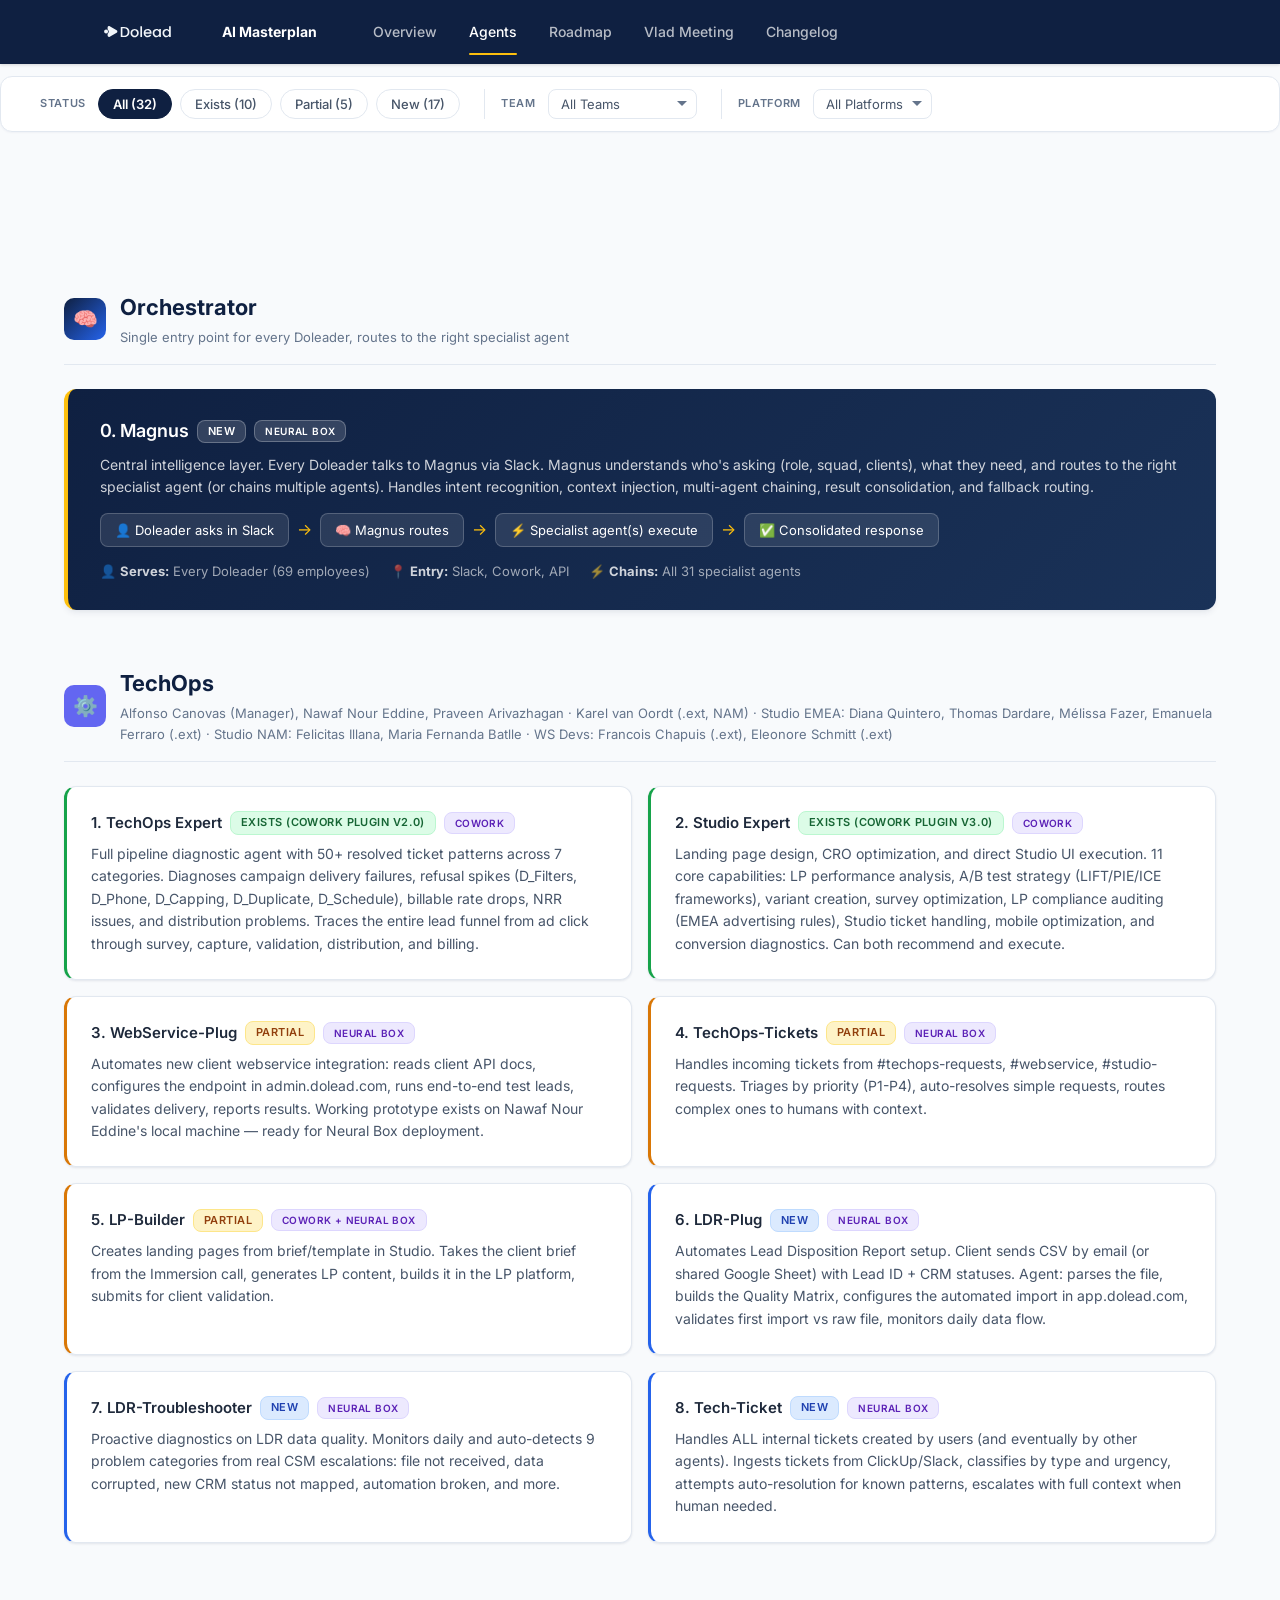
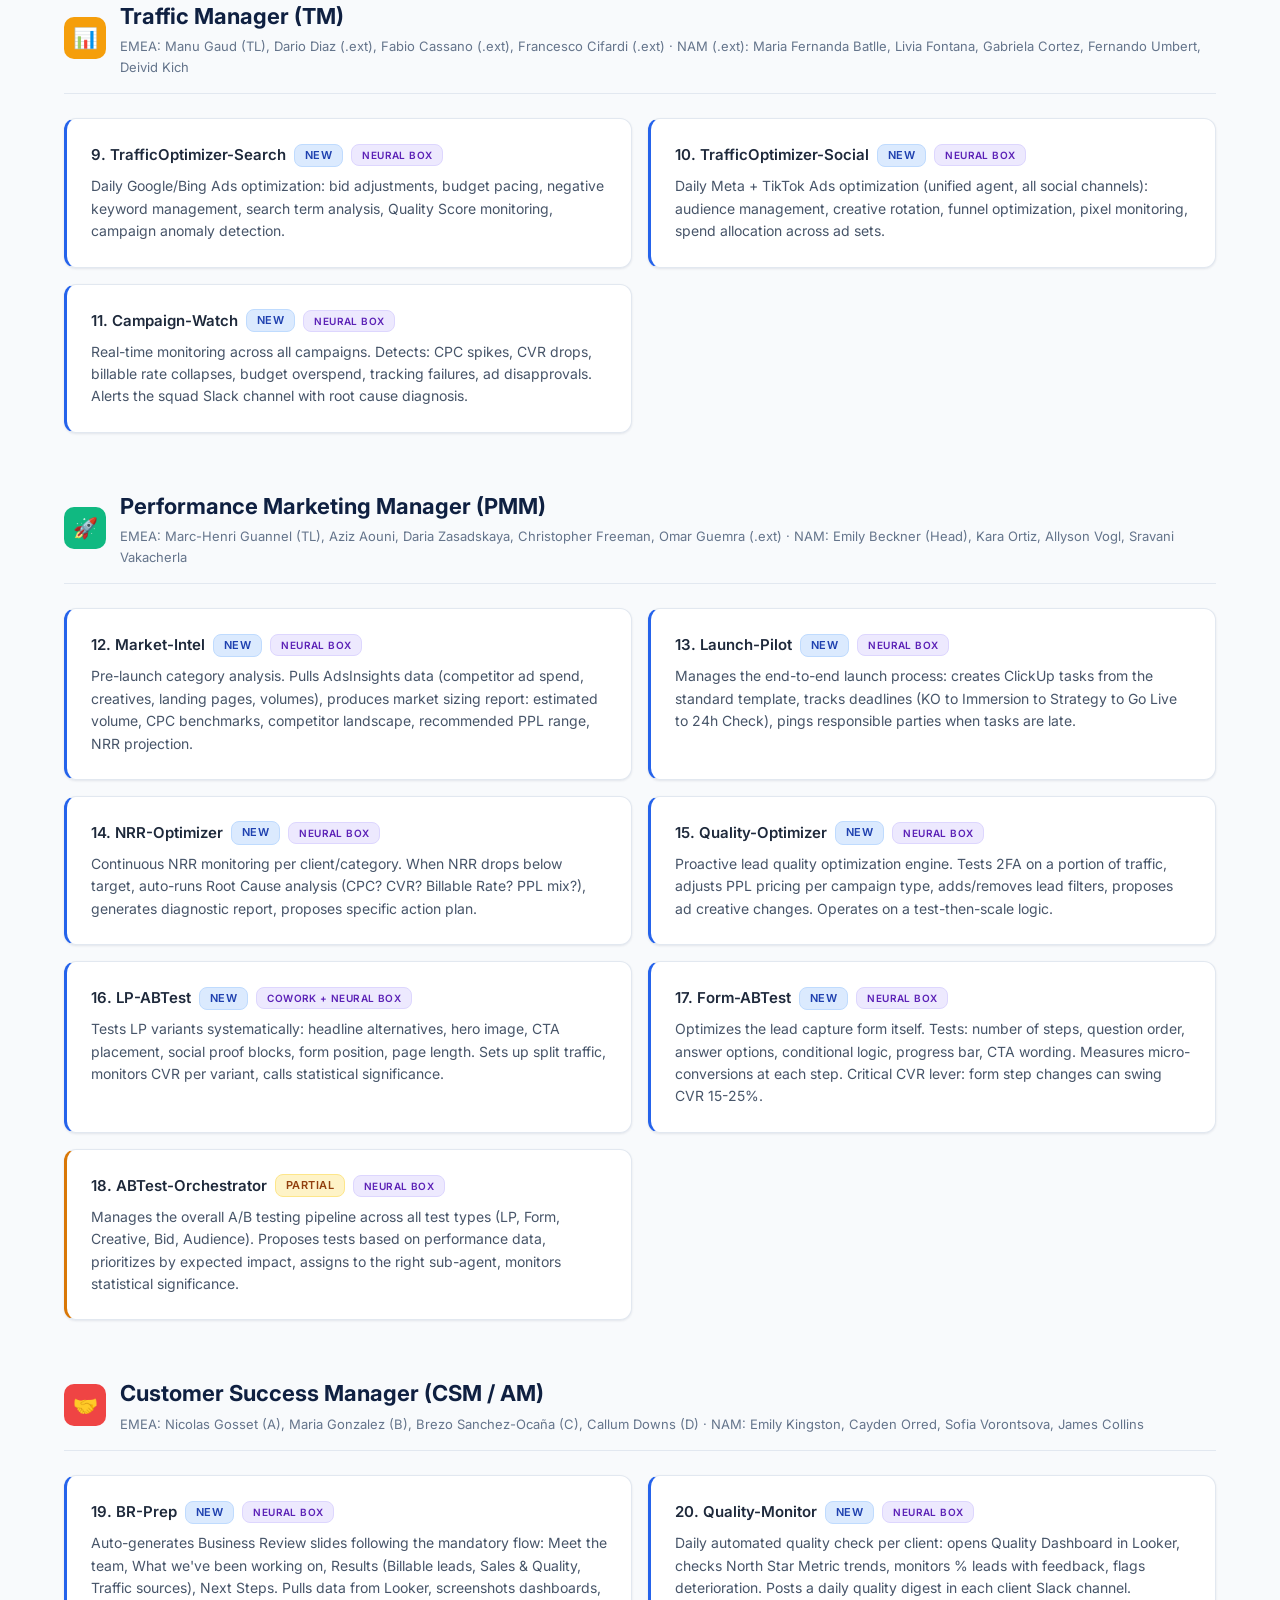
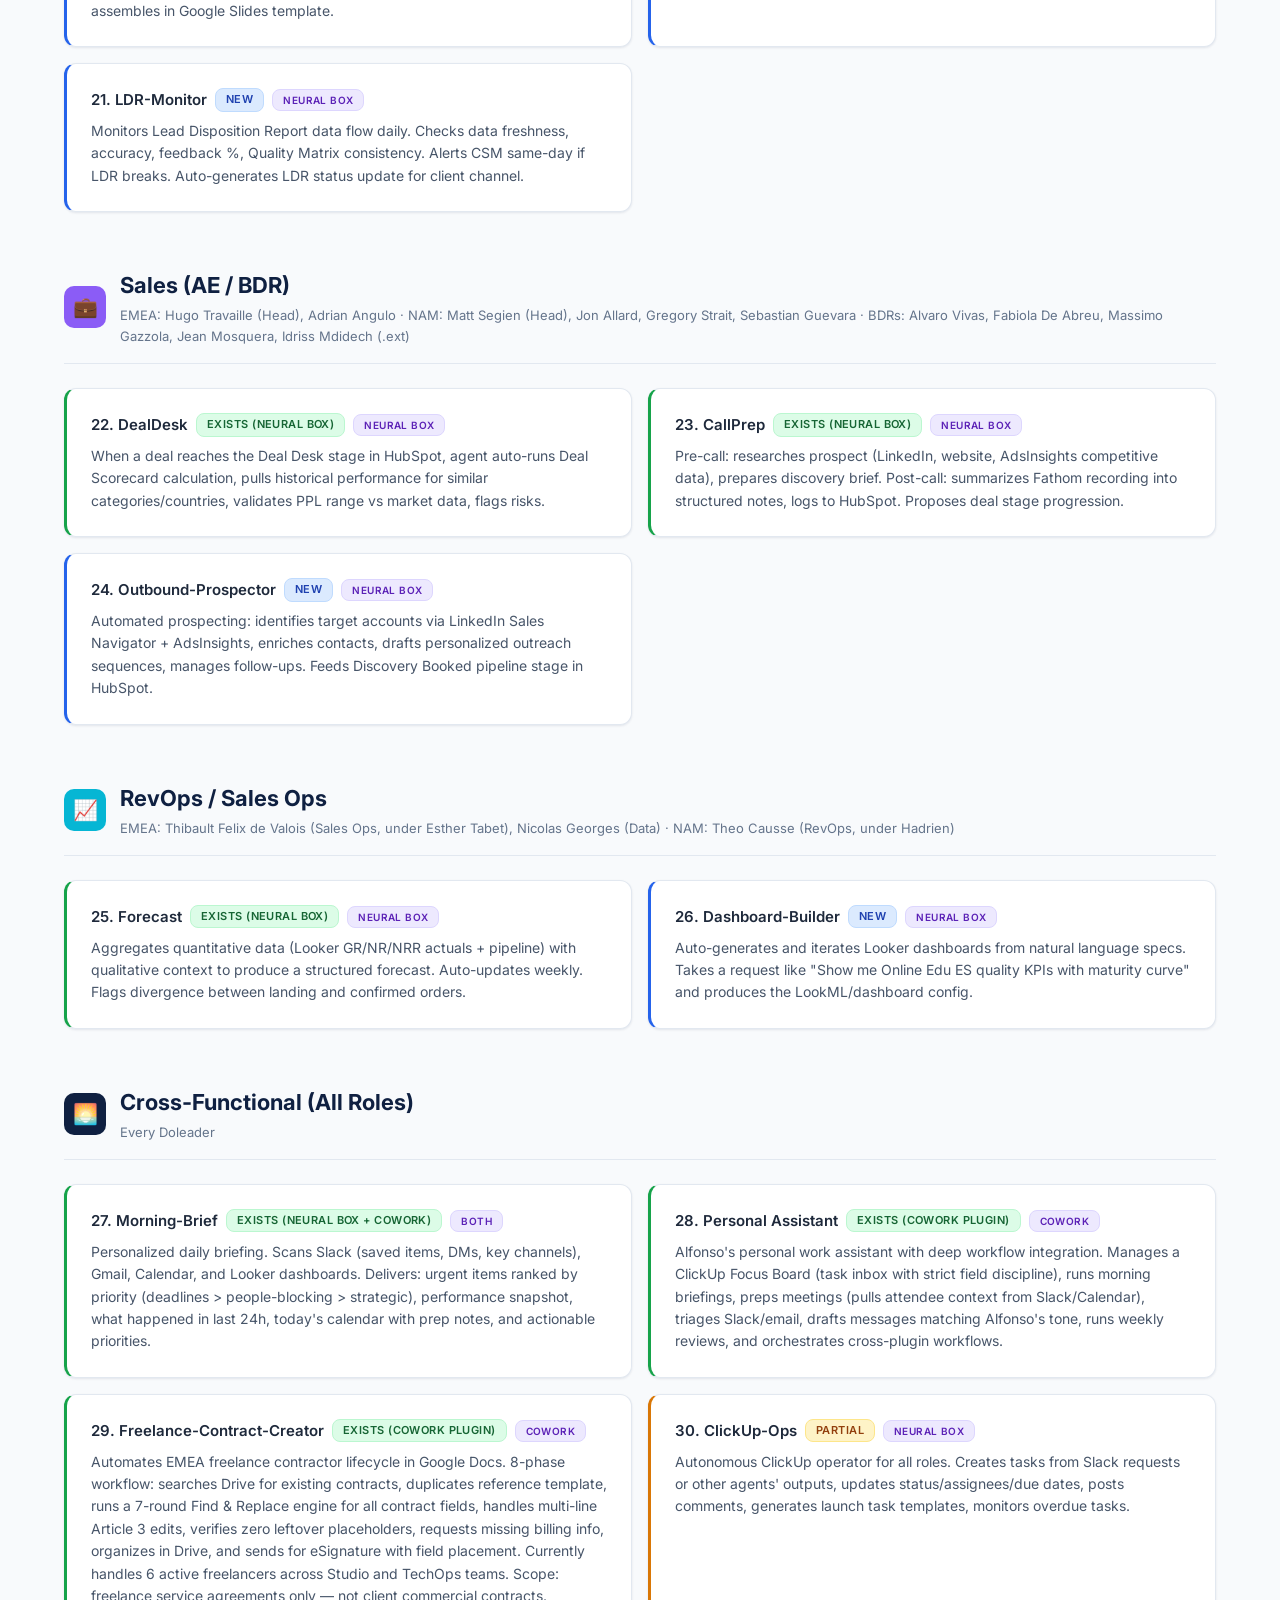
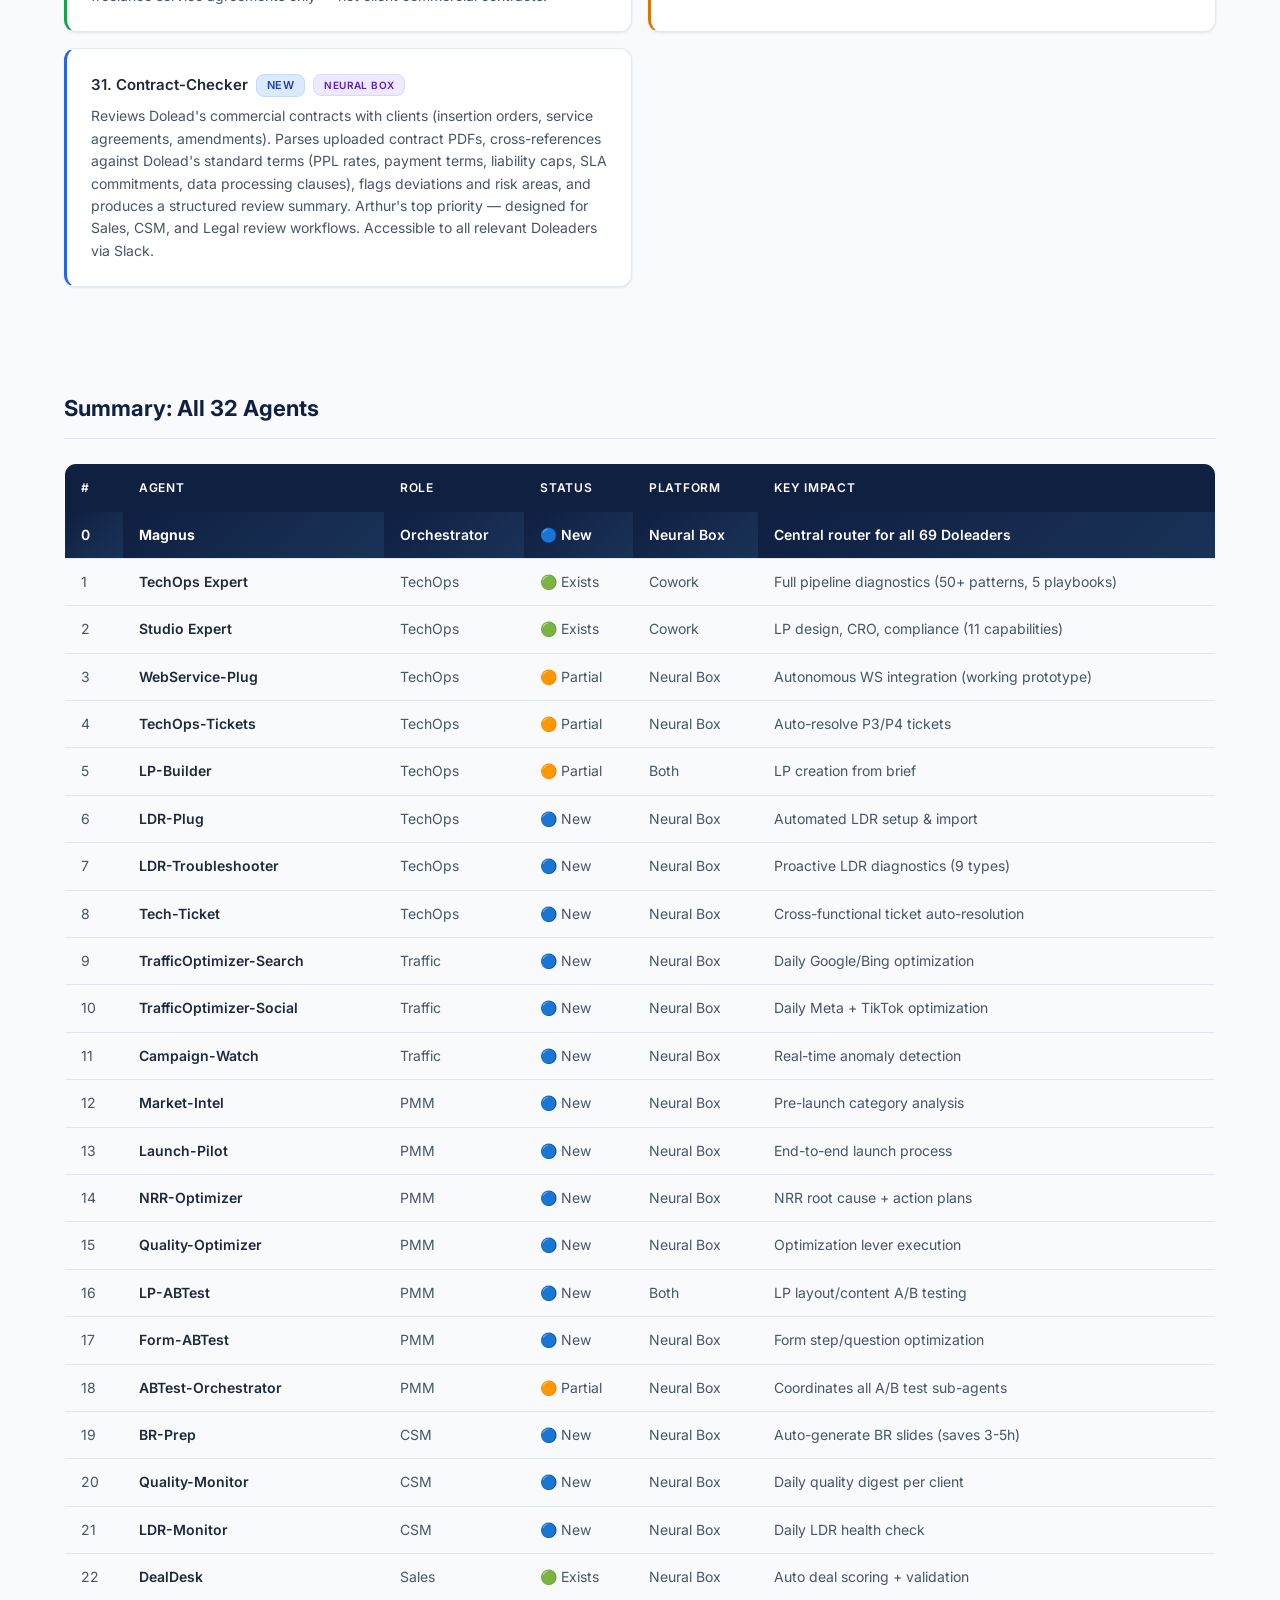
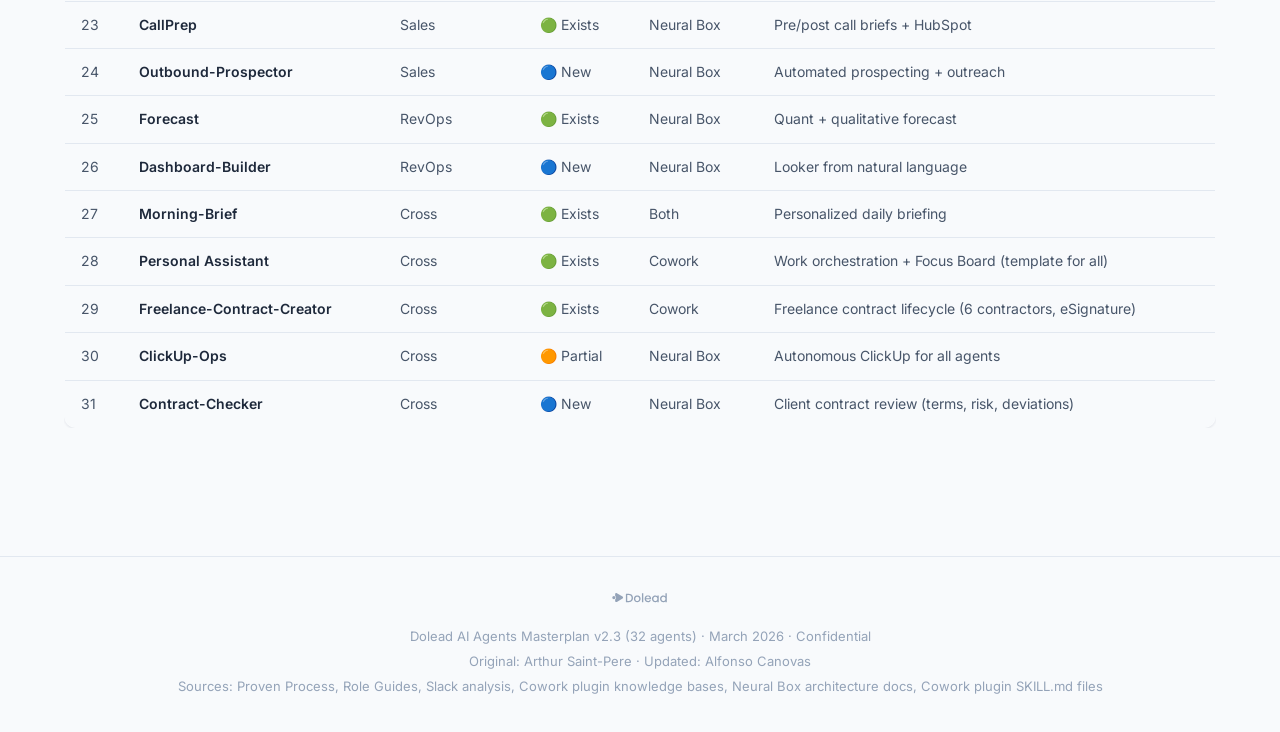
==== commit 7c6b1171: "v2.3: SaaS-quality design overhaul — light theme, redesigned hero/stats, data fixes - Complete CSS r" ====
--- a/agents.html
+++ b/agents.html
@@ -62,7 +62,7 @@
 </div>
 </div>
 
-<div class="container" style="padding-top: 130px;">
+<div class="container" style="padding-top: 138px;">
 
 <!-- MAGNUS (always visible) -->
 <div class="role-section" data-team="Orchestrator">
@@ -534,7 +534,7 @@
 <footer class="footer">
 <div class="footer-inner">
 <svg class="footer-logo" width="148" height="48" viewBox="0 0 148 48" fill="none" xmlns="http://www.w3.org/2000/svg"><path d="M43.598 12.912c2.352 0 4.407.455 6.166 1.366 1.78.89 3.146 2.183 4.1 3.877.974 1.674 1.462 3.634 1.462 5.88s-.488 4.195-1.462 5.848c-.954 1.652-2.32 2.924-4.1 3.814-1.758.868-3.814 1.303-6.166 1.303h-7.214V12.912h7.214zm0 19.132c2.585 0 4.566-.7 5.943-2.098 1.377-1.398 2.066-3.369 2.066-5.911 0-2.564-.689-4.566-2.066-6.007-1.377-1.44-3.358-2.161-5.943-2.161h-3.591v16.177h3.591zM66.512 35.286c-1.653 0-3.147-.371-4.481-1.113-1.335-.763-2.384-1.822-3.147-3.178-.762-1.377-1.143-2.966-1.143-4.767 0-1.78.392-3.358 1.176-4.735.784-1.377 1.854-2.437 3.21-3.178 1.356-.742 2.871-1.112 4.544-1.112 1.674 0 3.189.37 4.545 1.112 1.356.742 2.426 1.801 3.21 3.178.784 1.377 1.176 2.956 1.176 4.736 0 1.78-.403 3.358-1.208 4.735-.805 1.377-1.907 2.447-3.305 3.21-1.377.741-2.903 1.112-4.577 1.112zm0-3.147c.933 0 1.801-.222 2.606-.668.827-.445 1.494-1.112 2.003-2.002.508-.89.763-1.97.763-3.242 0-1.271-.244-2.341-.731-3.21-.488-.89-1.134-1.557-1.94-2.002-.805-.445-1.673-.668-2.606-.668-.932 0-1.801.223-2.606.668-.784.445-1.41 1.112-1.875 2.002-.467.869-.7 1.939-.7 3.21 0 1.886.477 3.348 1.43 4.386.975 1.017 2.193 1.526 3.655 1.526zM82.806 11.481V35h-3.623V11.481h3.623zM103.612 25.815c0 .657-.042 1.25-.127 1.78H90.105c.106 1.398.625 2.521 1.557 3.369.933.847 2.077 1.271 3.433 1.271 1.949 0 3.326-.816 4.131-2.447h3.91c-.53 1.61-1.494 2.934-2.892 3.972-1.377 1.017-3.094 1.526-5.149 1.526-1.674 0-3.178-.371-4.513-1.113-1.314-.763-2.352-1.822-3.115-3.178-.741-1.377-1.112-2.966-1.112-4.767 0-1.801.36-3.38 1.081-4.735.741-1.377 1.77-2.437 3.083-3.178 1.335-.742 2.86-1.112 4.577-1.112 1.652 0 3.125.36 4.417 1.08 1.293.72 2.299 1.738 3.02 3.051.72 1.293 1.08 2.787 1.08 4.482zm-3.782-1.144c-.021-1.335-.498-2.405-1.43-3.21-.933-.805-2.088-1.208-3.465-1.208-1.25 0-2.32.403-3.21 1.208-.89.784-1.42 1.854-1.59 3.21h9.695zM105.97 26.164c0-1.758.36-3.316 1.08-4.672.742-1.356 1.738-2.405 2.988-3.147 1.271-.762 2.67-1.144 4.196-1.144 1.377 0 2.574.276 3.591.826 1.038.53 1.865 1.197 2.479 2.003v-2.543h3.655V35h-3.655v-2.606c-.614.826-1.451 1.526-2.511 2.077-1.06.55-2.267.826-3.623.826-1.505 0-2.882-.382-4.132-1.144-1.25-.784-2.246-1.864-2.988-3.242-.72-1.398-1.08-2.977-1.08-4.735zm14.333.064c0-1.208-.254-2.256-.763-3.146-.487-.89-1.133-1.568-1.938-2.034-.805-.466-1.674-.7-2.606-.7-.933 0-1.801.234-2.606.7-.805.444-1.462 1.112-1.971 2.002-.488.869-.731 1.907-.731 3.115 0 1.208.243 2.267.731 3.178.509.911 1.166 1.61 1.971 2.098.826.466 1.695.7 2.606.7.932 0 1.801-.234 2.606-.7.805-.466 1.451-1.144 1.938-2.034.51-.91.763-1.95.763-3.178zM127.509 26.164c0-1.758.36-3.316 1.081-4.672.741-1.356 1.737-2.405 2.987-3.147 1.271-.762 2.68-1.144 4.227-1.144 1.144 0 2.267.254 3.369.763 1.123.487 2.013 1.144 2.669 1.971V11.481h3.655V35h-3.655v-2.638c-.593.847-1.419 1.547-2.479 2.098-1.038.55-2.235.826-3.591.826-1.526 0-2.924-.382-4.174-1.144-1.25-.784-2.246-1.864-2.987-3.242-.721-1.398-1.081-2.977-1.081-4.735zm14.333.064c0-1.208-.254-2.256-.762-3.146-.488-.89-1.134-1.568-1.939-2.034-.805-.466-1.674-.7-2.606-.7-.932 0-1.801.234-2.606.7-.805.444-1.462 1.112-1.971 2.002-.487.869-.731 1.907-.731 3.115 0 1.208.244 2.267.731 3.178.51.911 1.166 1.61 1.971 2.098.826.466 1.695.7 2.606.7.932 0 1.801-.234 2.606-.7.805-.466 1.451-1.144 1.939-2.034.508-.91.762-1.95.762-3.178zM8.726 22.958a4.363 4.363 0 11-8.726 0 4.363 4.363 0 018.726 0z" fill="#0F2041"/><path d="M27.483 25.6c2.023-1.19 2.023-4.116 0-5.306L12.336 11.388c-2.051-1.206-4.637.273-4.637 2.653v4.352a5.9 5.9 0 012.566 4.64 5.9 5.9 0 01-2.566 4.639v4.182c0 2.38 2.586 3.859 4.637 2.653L27.483 25.6z" fill="#0F2041"/></svg>
-<p>Dolead AI Agents Masterplan v2.2 (32 agents) &middot; March 2026 &middot; Confidential</p>
+<p>Dolead AI Agents Masterplan v2.3 (32 agents) &middot; March 2026 &middot; Confidential</p>
 <p>Original: Arthur Saint-Pere &middot; Updated: Alfonso Canovas</p>
 <p>Sources: Proven Process, Role Guides, Slack analysis, Cowork plugin knowledge bases, Neural Box architecture docs, Cowork plugin SKILL.md files</p>
 </div>
--- a/css/style.css
+++ b/css/style.css
@@ -1,45 +1,93 @@
 /* ============================================
    Dolead AI Agents Masterplan — Design System
-   Dark theme, Linear/Vercel aesthetic
+   Light theme, SaaS-quality polish
    ============================================ */
 
-@import url('https://fonts.googleapis.com/css2?family=Inter:wght@400;500;600;700&family=JetBrains+Mono:wght@400;500&display=swap');
+@import url('https://fonts.googleapis.com/css2?family=Inter:wght@400;500;600;700;800&display=swap');
 
 :root {
-  --bg-primary: #0F2041;
-  --bg-darker: #0A1628;
-  --bg-card: #132742;
-  --bg-card-hover: #1A3356;
+  /* Brand */
+  --navy: #0F2041;
+  --navy-light: #1A3258;
   --gold: #FDBF0D;
-  --blue-accent: #2563EB;
-  --text-primary: #F1F5F9;
-  --text-secondary: #E2E8F0;
-  --text-tertiary: #CBD5E1;
-  --green: #10B981;
-  --orange: #F59E0B;
-  --blue: #3B82F6;
-  --red: #EF4444;
-  --purple: #8B5CF6;
-  --cyan: #06B6D4;
-  --border: rgba(255,255,255,0.08);
-  --border-active: rgba(253,191,13,0.3);
-  --font-sans: 'Inter', -apple-system, BlinkMacSystemFont, 'Segoe UI', sans-serif;
-  --font-mono: 'JetBrains Mono', 'SF Mono', Monaco, monospace;
+  --gold-light: #FEF3C7;
+  --gold-hover: #F5A623;
+
+  /* Backgrounds */
+  --bg-page: #F8FAFC;
+  --bg-card: #FFFFFF;
+  --bg-nav: #0F2041;
+  --bg-hover: #F1F5F9;
+
+  /* Text hierarchy */
+  --text-heading: #0F2041;
+  --text-primary: #1E293B;
+  --text-secondary: #475569;
+  --text-tertiary: #64748B;
+  --text-muted: #94A3B8;
+  --text-on-dark: #FFFFFF;
+  --text-on-dark-dim: rgba(255, 255, 255, 0.7);
+
+  /* Borders */
+  --border-light: #E2E8F0;
+  --border-medium: #CBD5E1;
+  --border-focus: #FDBF0D;
+
+  /* Shadows */
+  --shadow-xs: 0 1px 2px rgba(15, 32, 65, 0.04);
+  --shadow-sm: 0 1px 3px rgba(15, 32, 65, 0.06), 0 1px 2px rgba(15, 32, 65, 0.04);
+  --shadow-md: 0 4px 6px -1px rgba(15, 32, 65, 0.07), 0 2px 4px -2px rgba(15, 32, 65, 0.04);
+  --shadow-lg: 0 10px 15px -3px rgba(15, 32, 65, 0.08), 0 4px 6px -4px rgba(15, 32, 65, 0.03);
+  --shadow-card-hover: 0 12px 24px -4px rgba(15, 32, 65, 0.12), 0 4px 8px -2px rgba(15, 32, 65, 0.06);
+
+  /* Status colors */
+  --status-exists: #16A34A;
+  --status-exists-bg: #DCFCE7;
+  --status-exists-border: #BBF7D0;
+  --status-partial: #D97706;
+  --status-partial-bg: #FEF3C7;
+  --status-partial-border: #FDE68A;
+  --status-new: #2563EB;
+  --status-new-bg: #DBEAFE;
+  --status-new-border: #BFDBFE;
+
+  /* Platform */
+  --platform-cowork: #16A34A;
+  --platform-neuralbox: #7C3AED;
+
+  /* Layout */
+  --max-width: 1200px;
+  --nav-height: 64px;
+  --radius-sm: 8px;
+  --radius-md: 12px;
+  --radius-lg: 16px;
+  --radius-full: 9999px;
+
+  /* Transitions */
+  --transition-fast: 150ms ease;
+  --transition-base: 200ms ease;
+  --transition-slow: 300ms ease;
 }
 
 /* Reset */
 *, *::before, *::after { margin: 0; padding: 0; box-sizing: border-box; }
 html { scroll-behavior: smooth; }
 body {
-  font-family: var(--font-sans);
-  background: var(--bg-primary);
-  color: var(--text-secondary);
+  font-family: 'Inter', -apple-system, BlinkMacSystemFont, 'Segoe UI', sans-serif;
+  background: var(--bg-page);
+  color: var(--text-primary);
   line-height: 1.6;
-  font-size: 14px;
+  font-size: 15px;
   -webkit-font-smoothing: antialiased;
-}
-a { color: var(--blue-accent); text-decoration: none; }
-a:hover { color: var(--gold); }
+  -moz-osx-font-smoothing: grayscale;
+}
+a { color: var(--navy); text-decoration: none; transition: color var(--transition-fast); }
+a:hover { color: var(--gold-hover); }
+a:focus-visible, button:focus-visible {
+  outline: 2px solid var(--gold);
+  outline-offset: 2px;
+  border-radius: 4px;
+}
 
 /* ============ NAVIGATION ============ */
 .nav {
@@ -48,18 +96,16 @@
   left: 0;
   right: 0;
   z-index: 1000;
-  background: rgba(10, 22, 40, 0.85);
-  backdrop-filter: blur(12px);
-  -webkit-backdrop-filter: blur(12px);
-  border-bottom: 1px solid var(--border);
+  background: var(--bg-nav);
+  box-shadow: 0 1px 3px rgba(0, 0, 0, 0.15);
 }
 .nav-inner {
-  max-width: 1200px;
+  max-width: var(--max-width);
   margin: 0 auto;
-  padding: 0 48px;
-  display: flex;
-  align-items: center;
-  height: 56px;
+  padding: 0 24px;
+  display: flex;
+  align-items: center;
+  height: var(--nav-height);
   gap: 0;
 }
 .nav-logo {
@@ -70,16 +116,12 @@
   flex-shrink: 0;
   text-decoration: none;
 }
-.nav-logo img, .nav-logo svg {
-  height: 22px;
-}
-.nav-logo svg path {
-  fill: #F1F5F9;
-}
+.nav-logo img, .nav-logo svg { height: 22px; }
+.nav-logo svg path { fill: #F1F5F9; }
 .nav-logo span {
   font-size: 14px;
-  font-weight: 600;
-  color: var(--text-primary);
+  font-weight: 700;
+  color: var(--text-on-dark);
   white-space: nowrap;
 }
 .nav-links {
@@ -88,21 +130,33 @@
   align-items: center;
 }
 .nav-links a {
-  padding: 16px 16px;
-  font-size: 13px;
+  padding: 8px 16px;
+  font-size: 0.875rem;
   font-weight: 500;
-  color: var(--text-tertiary);
+  color: var(--text-on-dark-dim);
   text-decoration: none;
-  border-bottom: 2px solid transparent;
-  transition: all 0.2s;
+  border-radius: var(--radius-sm);
+  transition: color var(--transition-fast), background var(--transition-fast);
   white-space: nowrap;
+  border-bottom: none;
+  position: relative;
 }
 .nav-links a:hover {
-  color: var(--text-secondary);
+  color: var(--text-on-dark);
+  background: rgba(255, 255, 255, 0.08);
 }
 .nav-links a.active {
-  color: var(--text-primary);
-  border-bottom-color: var(--gold);
+  color: var(--text-on-dark);
+}
+.nav-links a.active::after {
+  content: '';
+  position: absolute;
+  bottom: -4px;
+  left: 16px;
+  right: 16px;
+  height: 2px;
+  background: var(--gold);
+  border-radius: 1px;
 }
 .hamburger {
   display: none;
@@ -118,29 +172,34 @@
   display: block;
   width: 22px;
   height: 2px;
-  background: var(--text-secondary);
+  background: rgba(255,255,255,0.8);
   transition: all 0.3s;
 }
 
 /* ============ LAYOUT ============ */
 .container {
-  max-width: 1200px;
+  max-width: var(--max-width);
   margin: 0 auto;
-  padding: 0 48px;
+  padding: 0 24px;
 }
 .page-body {
-  padding-top: 56px; /* nav height */
+  padding-top: var(--nav-height);
 }
 .section {
-  padding: 64px 0;
+  padding: 48px 0;
 }
 .section + .section {
-  border-top: 1px solid var(--border);
+  border-top: 1px solid var(--border-light);
 }
 
 /* ============ HERO ============ */
 .hero {
-  padding: 80px 0 48px;
+  background: linear-gradient(135deg, var(--navy) 0%, var(--navy-light) 100%);
+  padding: 56px 0 48px;
+  margin: 0 -24px 48px;
+  padding-left: 24px;
+  padding-right: 24px;
+  border-radius: 0 0 var(--radius-lg) var(--radius-lg);
   position: relative;
 }
 .hero::after {
@@ -148,95 +207,150 @@
   position: absolute;
   top: 0;
   right: 0;
-  width: 500px;
+  width: 400px;
   height: 100%;
-  background: radial-gradient(ellipse at top right, rgba(37,99,235,0.08) 0%, transparent 70%);
+  background: radial-gradient(ellipse at top right, rgba(253,191,13,0.08) 0%, transparent 70%);
   pointer-events: none;
 }
 .hero-content {
   position: relative;
   z-index: 1;
+  max-width: var(--max-width);
+  margin: 0 auto;
+  padding: 0 24px;
 }
 .hero h1 {
-  font-size: 40px;
-  font-weight: 700;
-  color: var(--text-primary);
-  line-height: 1.2;
+  font-size: 2.75rem;
+  font-weight: 800;
+  color: var(--text-on-dark);
+  line-height: 1.15;
   margin-bottom: 12px;
+  letter-spacing: -0.03em;
 }
 .hero .subtitle {
-  font-size: 18px;
-  color: var(--text-secondary);
+  font-size: 1.125rem;
+  color: var(--text-on-dark-dim);
   margin-bottom: 16px;
-  max-width: 680px;
+  max-width: 640px;
 }
 .hero .credit {
   font-size: 13px;
-  color: var(--text-tertiary);
+  color: rgba(255,255,255,0.5);
 }
 .version-badge {
   display: inline-block;
-  background: rgba(253,191,13,0.15);
+  background: rgba(253, 191, 13, 0.15);
   color: var(--gold);
-  font-size: 12px;
+  font-size: 0.75rem;
   font-weight: 600;
   padding: 4px 14px;
-  border-radius: 20px;
+  border-radius: var(--radius-full);
+  border: 1px solid rgba(253, 191, 13, 0.3);
   margin-bottom: 16px;
 }
 
 /* ============ STAT CARDS ============ */
-.stats-row {
+.stats-row, .stats-grid {
   display: grid;
   grid-template-columns: repeat(5, 1fr);
   gap: 16px;
-  margin: 32px 0;
+  margin: 40px 0 56px;
 }
 .stat-card {
-  background: var(--bg-card);
-  border: 1px solid var(--border);
-  border-radius: 12px;
-  padding: 20px;
+  display: flex;
+  flex-direction: column;
+  align-items: center;
   text-align: center;
-}
-.stat-card .num {
-  font-size: 36px;
-  font-weight: 700;
+  padding: 28px 16px 24px;
+  background: var(--bg-card);
+  border: 1px solid var(--border-light);
+  border-radius: var(--radius-md);
+  box-shadow: var(--shadow-sm);
+  text-decoration: none;
+  cursor: pointer;
+  transition: box-shadow var(--transition-base), transform var(--transition-base), border-color var(--transition-base);
+  position: relative;
+  overflow: hidden;
+  color: inherit;
+}
+.stat-card::before {
+  content: '';
+  position: absolute;
+  top: 0;
+  left: 0;
+  right: 0;
+  height: 3px;
+  background: var(--navy);
+  opacity: 0;
+  transition: opacity var(--transition-base);
+}
+.stat-card:hover {
+  box-shadow: var(--shadow-card-hover);
+  transform: translateY(-3px);
+  border-color: var(--border-medium);
+  color: inherit;
+}
+.stat-card:hover::before { opacity: 1; }
+.stat-icon {
+  font-size: 1.5rem;
+  margin-bottom: 12px;
+}
+.stat-card .num, .stat-number {
+  font-size: 2.75rem;
+  font-weight: 800;
+  line-height: 1;
+  margin-bottom: 8px;
+  color: var(--navy);
+  letter-spacing: -0.03em;
+}
+.stat-card .label, .stat-label {
+  font-size: 0.8125rem;
+  font-weight: 600;
   color: var(--text-primary);
-  line-height: 1;
-}
-.stat-card .num.green { color: var(--green); }
-.stat-card .num.orange { color: var(--orange); }
-.stat-card .num.blue { color: var(--blue); }
-.stat-card .label {
-  font-size: 11px;
+  text-transform: uppercase;
+  letter-spacing: 0.06em;
+  margin-top: 4px;
+  margin-bottom: 4px;
+}
+.stat-detail {
+  font-size: 0.75rem;
   color: var(--text-tertiary);
-  text-transform: uppercase;
-  letter-spacing: 0.5px;
-  margin-top: 8px;
-}
+  line-height: 1.4;
+}
+/* Status colors */
+.stat-card .num.green, .stat-exists .stat-number { color: var(--status-exists); }
+.stat-card .num.orange, .stat-partial .stat-number { color: var(--status-partial); }
+.stat-card .num.blue, .stat-new .stat-number { color: var(--status-new); }
+.stat-exists:hover { border-color: var(--status-exists); }
+.stat-exists:hover::before { background: var(--status-exists); }
+.stat-partial:hover { border-color: var(--status-partial); }
+.stat-partial:hover::before { background: var(--status-partial); }
+.stat-new:hover { border-color: var(--status-new); }
+.stat-new:hover::before { background: var(--status-new); }
 
 /* ============ EXEC SUMMARY ============ */
 .exec-summary {
   background: var(--bg-card);
-  border: 1px solid var(--border);
-  border-radius: 12px;
+  border: 1px solid var(--border-light);
+  border-radius: var(--radius-md);
   padding: 28px 32px;
   margin-bottom: 32px;
+  box-shadow: var(--shadow-sm);
 }
 .exec-summary h2 {
-  font-size: 18px;
-  font-weight: 600;
-  color: var(--text-primary);
+  font-size: 1.25rem;
+  font-weight: 700;
+  color: var(--text-heading);
   margin-bottom: 12px;
 }
 .exec-summary p {
   color: var(--text-secondary);
-  font-size: 14px;
+  font-size: 0.9375rem;
   margin-bottom: 8px;
+  line-height: 1.7;
 }
 .exec-summary .update-note {
-  color: var(--blue);
+  color: var(--status-new);
   font-weight: 500;
   margin-top: 8px;
 }
@@ -250,49 +364,51 @@
 }
 .platform-card {
   background: var(--bg-card);
-  border: 1px solid var(--border);
-  border-radius: 12px;
+  border: 1px solid var(--border-light);
+  border-radius: var(--radius-md);
   padding: 24px;
+  box-shadow: var(--shadow-sm);
 }
 .platform-card h3 {
-  font-size: 16px;
-  font-weight: 600;
-  color: var(--text-primary);
+  font-size: 1rem;
+  font-weight: 600;
+  color: var(--text-heading);
   margin-bottom: 16px;
   display: flex;
   align-items: center;
   gap: 8px;
 }
 .platform-card .feature {
-  font-size: 13px;
-  padding: 8px 0;
-  border-bottom: 1px solid var(--border);
+  font-size: 0.875rem;
+  padding: 10px 0;
+  border-bottom: 1px solid var(--border-light);
   display: flex;
   justify-content: space-between;
   color: var(--text-secondary);
 }
 .platform-card .feature:last-child { border-bottom: none; }
-.platform-card .check { color: var(--green); font-weight: 600; }
-.platform-card .cross { color: var(--red); }
-.platform-card .partial-mark { color: var(--orange); }
+.platform-card .check { color: var(--status-exists); font-weight: 600; }
+.platform-card .cross { color: #DC2626; font-weight: 500; }
+.platform-card .partial-mark { color: var(--status-partial); font-weight: 500; }
 
 .arch-callout {
-  background: var(--bg-card);
-  border: 1px solid var(--border);
-  border-left: 4px solid var(--blue-accent);
-  border-radius: 12px;
+  background: #EFF6FF;
+  border: 1px solid #BFDBFE;
+  border-left: 4px solid var(--status-new);
+  border-radius: var(--radius-md);
   padding: 24px;
   margin-top: 20px;
 }
 .arch-callout h4 {
-  font-size: 15px;
-  color: var(--text-primary);
+  font-size: 1rem;
+  color: var(--text-heading);
   margin-bottom: 8px;
 }
 .arch-callout p {
-  font-size: 13px;
+  font-size: 0.9375rem;
   color: var(--text-secondary);
   margin-bottom: 8px;
+  line-height: 1.7;
 }
 .arch-callout p:last-child { margin-bottom: 0; }
 .arch-callout strong { color: var(--text-primary); }
@@ -306,51 +422,53 @@
 }
 .quick-link {
   background: var(--bg-card);
-  border: 1px solid var(--border);
-  border-radius: 12px;
+  border: 1px solid var(--border-light);
+  border-radius: var(--radius-md);
   padding: 24px;
   text-decoration: none;
-  transition: all 0.2s;
+  transition: box-shadow var(--transition-base), transform var(--transition-base), border-color var(--transition-base);
   display: flex;
   align-items: center;
   justify-content: space-between;
+  box-shadow: var(--shadow-sm);
 }
 .quick-link:hover {
-  border-color: var(--border-active);
-  background: var(--bg-card-hover);
+  box-shadow: var(--shadow-card-hover);
   transform: translateY(-2px);
+  border-color: var(--border-medium);
 }
 .quick-link .ql-text {
-  font-size: 15px;
-  font-weight: 600;
-  color: var(--text-primary);
+  font-size: 1rem;
+  font-weight: 600;
+  color: var(--text-heading);
 }
 .quick-link .ql-desc {
-  font-size: 12px;
+  font-size: 0.8125rem;
   color: var(--text-tertiary);
   margin-top: 4px;
 }
 .quick-link .arrow {
   font-size: 20px;
   color: var(--gold);
-  transition: transform 0.2s;
+  transition: transform var(--transition-base);
 }
 .quick-link:hover .arrow { transform: translateX(4px); }
 
 /* ============ FILTER BAR ============ */
 .filter-bar {
   position: sticky;
-  top: 56px;
+  top: calc(var(--nav-height) + 12px);
   z-index: 99;
-  background: var(--bg-darker);
-  border-bottom: 1px solid var(--border);
-  padding: 12px 0;
+  background: var(--bg-card);
+  border: 1px solid var(--border-light);
+  border-radius: var(--radius-md);
+  padding: 12px 16px;
   margin-bottom: 32px;
+  box-shadow: var(--shadow-xs);
 }
 .filter-bar-inner {
-  max-width: 1200px;
+  max-width: var(--max-width);
   margin: 0 auto;
-  padding: 0 48px;
   display: flex;
   gap: 8px;
   flex-wrap: wrap;
@@ -364,69 +482,70 @@
 .filter-group + .filter-group {
   margin-left: 16px;
   padding-left: 16px;
-  border-left: 1px solid var(--border);
+  border-left: 1px solid var(--border-light);
 }
 .filter-group-label {
-  font-size: 11px;
+  font-size: 0.6875rem;
   color: var(--text-tertiary);
   text-transform: uppercase;
-  letter-spacing: 0.5px;
+  letter-spacing: 0.06em;
   margin-right: 4px;
+  font-weight: 600;
 }
 .filter-btn {
   padding: 6px 14px;
-  border-radius: 8px;
-  border: 1px solid var(--border);
+  border-radius: var(--radius-full);
+  border: 1px solid var(--border-light);
   background: transparent;
-  font-size: 12px;
+  font-size: 0.8125rem;
   cursor: pointer;
-  transition: all 0.2s;
-  color: var(--text-tertiary);
+  transition: all var(--transition-fast);
+  color: var(--text-secondary);
   font-weight: 500;
-  font-family: var(--font-sans);
+  font-family: inherit;
 }
 .filter-btn:hover {
-  border-color: var(--gold);
-  color: var(--gold);
+  background: var(--bg-hover);
+  border-color: var(--border-medium);
 }
 .filter-btn.active {
-  background: var(--gold);
-  color: var(--bg-primary);
-  border-color: var(--gold);
+  background: var(--navy);
+  color: white;
+  border-color: var(--navy);
   font-weight: 600;
 }
 .filter-select {
   padding: 6px 12px;
-  border-radius: 8px;
-  border: 1px solid var(--border);
-  background: transparent;
-  font-size: 12px;
-  color: var(--text-secondary);
-  font-family: var(--font-sans);
+  border-radius: var(--radius-sm);
+  border: 1px solid var(--border-light);
+  background: var(--bg-card);
+  font-size: 0.8125rem;
+  color: var(--text-secondary);
+  font-family: inherit;
   cursor: pointer;
   appearance: none;
   -webkit-appearance: none;
-  background-image: url("data:image/svg+xml,%3Csvg xmlns='http://www.w3.org/2000/svg' width='12' height='12' fill='%2394A3B8'%3E%3Cpath d='M6 8L1 3h10z'/%3E%3C/svg%3E");
+  background-image: url("data:image/svg+xml,%3Csvg xmlns='http://www.w3.org/2000/svg' width='12' height='12' fill='%2364748B'%3E%3Cpath d='M6 8L1 3h10z'/%3E%3C/svg%3E");
   background-repeat: no-repeat;
   background-position: right 8px center;
   padding-right: 28px;
 }
 .filter-select option {
-  background: var(--bg-darker);
+  background: var(--bg-card);
   color: var(--text-secondary);
 }
 
 /* ============ ROLE SECTIONS ============ */
 .role-section {
-  margin-bottom: 48px;
+  margin-bottom: 56px;
 }
 .role-header {
   display: flex;
   align-items: center;
   gap: 14px;
-  margin-bottom: 20px;
-  padding-bottom: 12px;
-  border-bottom: 1px solid var(--border);
+  margin-bottom: 24px;
+  padding-bottom: 16px;
+  border-bottom: 1px solid var(--border-light);
 }
 .role-icon {
   width: 42px;
@@ -440,12 +559,12 @@
   flex-shrink: 0;
 }
 .role-header h2 {
-  font-size: 18px;
-  font-weight: 600;
-  color: var(--text-primary);
+  font-size: 1.375rem;
+  font-weight: 700;
+  color: var(--text-heading);
 }
 .role-header .role-desc {
-  font-size: 12px;
+  font-size: 0.8125rem;
   color: var(--text-tertiary);
   margin-top: 2px;
 }
@@ -462,43 +581,71 @@
 
 .agent-card {
   background: var(--bg-card);
-  border: 1px solid var(--border);
-  border-radius: 12px;
-  padding: 20px 24px;
-  border-left: 4px solid var(--blue);
-  transition: all 0.2s;
+  border: 1px solid var(--border-light);
+  border-radius: var(--radius-md);
+  padding: 24px;
+  border-left: 3px solid var(--status-new);
+  transition: box-shadow var(--transition-base), transform var(--transition-base);
   cursor: pointer;
+  box-shadow: var(--shadow-sm);
+  position: relative;
 }
 .agent-card:hover {
-  transform: translateY(-2px);
-  background: var(--bg-card-hover);
+  transform: translateY(-1px);
+  box-shadow: var(--shadow-md);
 }
 .agent-card.exists {
-  border-left-color: var(--green);
-}
-.agent-card.exists:hover { box-shadow: 0 4px 20px rgba(16,185,129,0.15); }
+  border-left-color: var(--status-exists);
+}
+.agent-card.exists:hover { box-shadow: 0 4px 20px rgba(22,163,74,0.1); }
 .agent-card.partial {
-  border-left-color: var(--orange);
-}
-.agent-card.partial:hover { box-shadow: 0 4px 20px rgba(245,158,11,0.15); }
+  border-left-color: var(--status-partial);
+}
+.agent-card.partial:hover { box-shadow: 0 4px 20px rgba(217,119,6,0.1); }
 .agent-card.new {
-  border-left-color: var(--blue);
-}
-.agent-card.new:hover { box-shadow: 0 4px 20px rgba(59,130,246,0.15); }
-
-/* Magnus special card */
+  border-left-color: var(--status-new);
+}
+.agent-card.new:hover { box-shadow: 0 4px 20px rgba(37,99,235,0.1); }
+
+/* Magnus special card — intentionally dark */
 .agent-card.magnus {
-  background: linear-gradient(135deg, #0F2041 0%, #1E3A5F 100%);
+  background: linear-gradient(135deg, var(--navy) 0%, var(--navy-light) 100%);
+  border: none;
   border-left: 4px solid var(--gold);
   padding: 28px 32px;
+  box-shadow: var(--shadow-md);
 }
 .agent-card.magnus:hover {
-  box-shadow: 0 4px 24px rgba(253,191,13,0.12);
-}
-.agent-card.magnus .agent-name { font-size: 18px; }
+  box-shadow: var(--shadow-lg);
+}
+.agent-card.magnus .agent-name {
+  font-size: 1.125rem;
+  color: var(--text-on-dark);
+}
+.agent-card.magnus .agent-desc {
+  color: rgba(255,255,255,0.8);
+}
+.agent-card.magnus .agent-meta {
+  color: rgba(255,255,255,0.6);
+}
+.agent-card.magnus .agent-meta strong {
+  color: rgba(255,255,255,0.8);
+}
+.agent-card.magnus .badge {
+  background: rgba(255,255,255,0.15);
+  color: white;
+  border: 1px solid rgba(255,255,255,0.25);
+}
+.agent-card.magnus .agent-highlight {
+  background: rgba(253,191,13,0.15);
+  color: var(--gold);
+}
+.agent-card.magnus .agent-process-ref {
+  color: rgba(255,255,255,0.5);
+}
 
 .agent-name {
-  font-size: 15px;
+  font-size: 0.9375rem;
   font-weight: 600;
   color: var(--text-primary);
   display: flex;
@@ -507,7 +654,7 @@
   flex-wrap: wrap;
 }
 .agent-desc {
-  font-size: 13px;
+  font-size: 0.875rem;
   color: var(--text-secondary);
   margin-top: 8px;
   line-height: 1.6;
@@ -516,7 +663,7 @@
   display: flex;
   gap: 20px;
   margin-top: 10px;
-  font-size: 12px;
+  font-size: 0.8125rem;
   color: var(--text-tertiary);
   flex-wrap: wrap;
 }
@@ -524,23 +671,23 @@
 .agent-meta strong { color: var(--text-secondary); }
 .agent-highlight {
   margin-top: 10px;
-  font-size: 12px;
-  color: var(--gold);
-  background: rgba(253,191,13,0.08);
+  font-size: 0.8125rem;
+  color: #92400E;
+  background: var(--gold-light);
   padding: 6px 12px;
   border-radius: 6px;
   display: inline-block;
 }
 .agent-process-ref {
-  font-size: 11px;
-  color: var(--text-tertiary);
+  font-size: 0.75rem;
+  color: var(--text-muted);
   margin-top: 8px;
   font-style: italic;
 }
 .agent-expand {
   max-height: 0;
   overflow: hidden;
-  transition: max-height 0.3s ease;
+  transition: max-height var(--transition-slow);
 }
 .agent-card.expanded .agent-expand {
   max-height: 500px;
@@ -555,12 +702,12 @@
   flex-wrap: wrap;
 }
 .magnus-flow .step {
-  background: rgba(255,255,255,0.08);
-  border: 1px solid rgba(255,255,255,0.15);
-  border-radius: 8px;
+  background: rgba(255,255,255,0.1);
+  border: 1px solid rgba(255,255,255,0.2);
+  border-radius: var(--radius-sm);
   padding: 6px 14px;
-  font-size: 12px;
-  color: var(--text-primary);
+  font-size: 0.8125rem;
+  color: var(--text-on-dark);
 }
 .magnus-flow .flow-arrow {
   color: var(--gold);
@@ -569,30 +716,36 @@
 
 /* ============ BADGES ============ */
 .badge {
-  font-size: 10px;
-  padding: 2px 10px;
-  border-radius: 20px;
+  display: inline-block;
+  font-size: 0.6875rem;
+  padding: 3px 10px;
+  border-radius: var(--radius-sm);
   font-weight: 600;
   text-transform: uppercase;
-  letter-spacing: 0.3px;
+  letter-spacing: 0.04em;
   white-space: nowrap;
+  line-height: 1.4;
 }
 .badge.exists {
-  background: rgba(16,185,129,0.15);
-  color: var(--green);
+  background: var(--status-exists-bg);
+  color: #166534;
+  border: 1px solid var(--status-exists-border);
 }
 .badge.partial {
-  background: rgba(245,158,11,0.15);
-  color: var(--orange);
+  background: var(--status-partial-bg);
+  color: #92400E;
+  border: 1px solid var(--status-partial-border);
 }
 .badge.new {
-  background: rgba(59,130,246,0.15);
-  color: var(--blue);
+  background: var(--status-new-bg);
+  color: #1E40AF;
+  border: 1px solid var(--status-new-border);
 }
 .badge.platform {
-  background: rgba(139,92,246,0.15);
-  color: var(--purple);
-  font-size: 9px;
+  background: #EDE9FE;
+  color: #5B21B6;
+  border: 1px solid #DDD6FE;
+  font-size: 0.625rem;
 }
 
 /* ============ ROADMAP / TIMELINE ============ */
@@ -607,15 +760,16 @@
   top: 0;
   bottom: 0;
   width: 2px;
-  background: var(--border);
+  background: var(--border-light);
 }
 .phase-card {
   background: var(--bg-card);
-  border: 1px solid var(--border);
-  border-radius: 12px;
-  padding: 28px 32px;
+  border: 1px solid var(--border-light);
+  border-radius: var(--radius-md);
+  padding: 28px;
   margin-bottom: 24px;
   position: relative;
+  box-shadow: var(--shadow-sm);
 }
 .phase-card::before {
   content: '';
@@ -627,9 +781,12 @@
   border-radius: 50%;
   border: 2px solid;
 }
-.phase-card.phase-1::before { border-color: var(--green); background: rgba(16,185,129,0.3); }
-.phase-card.phase-2::before { border-color: var(--orange); background: rgba(245,158,11,0.3); }
-.phase-card.phase-3::before { border-color: var(--purple); background: rgba(139,92,246,0.3); }
+.phase-card.phase-1 { border-top: 3px solid var(--status-exists); }
+.phase-card.phase-1::before { border-color: var(--status-exists); background: #D1FAE5; }
+.phase-card.phase-2 { border-top: 3px solid var(--status-partial); }
+.phase-card.phase-2::before { border-color: var(--status-partial); background: #FEF3C7; }
+.phase-card.phase-3 { border-top: 3px solid var(--status-new); }
+.phase-card.phase-3::before { border-color: var(--status-new); background: #DBEAFE; }
 
 .phase-header {
   display: flex;
@@ -638,22 +795,23 @@
   margin-bottom: 12px;
 }
 .phase-header h3 {
-  font-size: 18px;
-  font-weight: 600;
-  color: var(--text-primary);
+  font-size: 1.375rem;
+  font-weight: 700;
+  color: var(--text-heading);
 }
 .phase-timeline-badge {
-  font-size: 12px;
+  font-size: 0.75rem;
   color: var(--text-tertiary);
-  background: rgba(255,255,255,0.06);
+  background: var(--bg-page);
   padding: 4px 14px;
-  border-radius: 8px;
-  border: 1px solid var(--border);
+  border-radius: var(--radius-full);
+  border: 1px solid var(--border-light);
 }
 .phase-desc {
-  font-size: 14px;
+  font-size: 0.9375rem;
   color: var(--text-secondary);
   margin-bottom: 16px;
+  line-height: 1.7;
 }
 .phase-agents {
   display: flex;
@@ -662,91 +820,106 @@
   margin-top: 12px;
 }
 .phase-tag {
-  font-size: 11px;
+  font-size: 0.8125rem;
   padding: 4px 12px;
-  border-radius: 6px;
-  background: rgba(255,255,255,0.06);
+  border-radius: var(--radius-sm);
+  background: var(--bg-page);
   color: var(--text-secondary);
   font-weight: 500;
-  border: 1px solid var(--border);
+  border: 1px solid var(--border-light);
+  transition: background var(--transition-fast), border-color var(--transition-fast);
+}
+.phase-tag:hover {
+  background: var(--bg-hover);
+  border-color: var(--border-medium);
 }
 .phase-tag.exists {
-  background: rgba(16,185,129,0.1);
-  color: var(--green);
-  border-color: rgba(16,185,129,0.2);
+  background: var(--status-exists-bg);
+  color: #166534;
+  border-color: var(--status-exists-border);
 }
 .phase-milestone {
-  font-size: 12px;
-  color: var(--text-tertiary);
-  margin-top: 14px;
+  font-size: 0.875rem;
+  color: var(--text-secondary);
+  margin-top: 20px;
+  padding: 12px 16px;
+  background: var(--bg-page);
+  border-radius: var(--radius-sm);
+  border-left: 3px solid var(--gold);
 }
 .phase-milestone strong {
-  color: var(--text-secondary);
+  color: var(--text-primary);
 }
 
 /* ============ MISSING / GAP CARDS ============ */
 .missing-card {
   background: var(--bg-card);
-  border: 1px solid var(--border);
-  border-left: 4px solid var(--red);
-  border-radius: 12px;
+  border: 1px solid var(--border-light);
+  border-left: 4px solid #DC2626;
+  border-radius: var(--radius-md);
   padding: 20px 24px;
   margin-bottom: 12px;
+  box-shadow: var(--shadow-sm);
 }
 .missing-card h4 {
-  font-size: 15px;
+  font-size: 1rem;
   font-weight: 600;
   color: var(--text-primary);
   margin-bottom: 6px;
 }
 .missing-card p {
-  font-size: 13px;
-  color: var(--text-secondary);
+  font-size: 0.875rem;
+  color: var(--text-secondary);
+  line-height: 1.6;
 }
 
 /* ============ VLAD MEETING AGENDA ============ */
 .agenda-card {
   background: var(--bg-card);
-  border: 1px solid var(--border);
-  border-left: 4px solid var(--blue-accent);
-  border-radius: 12px;
-  padding: 20px 24px;
-  margin-bottom: 12px;
+  border: 1px solid var(--border-light);
+  border-left: 4px solid var(--status-new);
+  border-radius: var(--radius-md);
+  padding: 24px;
+  margin-bottom: 16px;
+  box-shadow: var(--shadow-sm);
 }
 .agenda-num {
-  font-size: 12px;
-  font-weight: 700;
+  font-size: 2rem;
+  font-weight: 800;
   color: var(--gold);
   margin-bottom: 4px;
+  line-height: 1;
 }
 .agenda-card h4 {
-  font-size: 15px;
+  font-size: 1rem;
   font-weight: 600;
   color: var(--text-primary);
-  margin-bottom: 6px;
+  margin-bottom: 8px;
 }
 .agenda-card p {
-  font-size: 13px;
-  color: var(--text-secondary);
+  font-size: 0.9375rem;
+  color: var(--text-secondary);
+  line-height: 1.7;
 }
 .agenda-tag {
   display: inline-block;
-  font-size: 10px;
-  padding: 2px 8px;
-  border-radius: 6px;
-  background: rgba(37,99,235,0.15);
-  color: var(--blue-accent);
+  font-size: 0.6875rem;
+  padding: 3px 10px;
+  border-radius: var(--radius-sm);
+  background: var(--status-new-bg);
+  color: #1E40AF;
   font-weight: 600;
   text-transform: uppercase;
-  letter-spacing: 0.3px;
+  letter-spacing: 0.04em;
   margin-top: 8px;
+  border: 1px solid var(--status-new-border);
 }
 
 /* ============ CORRECTIONS / CHANGELOG ============ */
 .correction-item {
   padding: 10px 0;
-  border-bottom: 1px solid var(--border);
-  font-size: 13px;
+  border-bottom: 1px solid var(--border-light);
+  font-size: 0.875rem;
   display: flex;
   gap: 12px;
   align-items: baseline;
@@ -754,17 +927,17 @@
 .correction-item:last-child { border-bottom: none; }
 .correction-label {
   font-weight: 600;
-  color: var(--gold);
+  color: #92400E;
   min-width: 80px;
   flex-shrink: 0;
-  font-size: 12px;
+  font-size: 0.8125rem;
 }
 .correction-old {
   text-decoration: line-through;
-  color: var(--text-tertiary);
+  color: var(--text-muted);
 }
 .correction-arrow {
-  color: var(--text-tertiary);
+  color: var(--text-muted);
 }
 .correction-new {
   font-weight: 600;
@@ -773,61 +946,70 @@
 
 .changelog-version {
   background: var(--bg-card);
-  border: 1px solid var(--border);
-  border-radius: 12px;
-  padding: 28px 32px;
-  margin-bottom: 24px;
+  border: 1px solid var(--border-light);
+  border-radius: var(--radius-md);
+  padding: 24px;
+  margin-bottom: 20px;
+  box-shadow: var(--shadow-xs);
 }
 .changelog-version h3 {
-  font-size: 18px;
-  font-weight: 600;
-  color: var(--text-primary);
-  margin-bottom: 16px;
+  font-size: 1.125rem;
+  font-weight: 700;
+  color: var(--text-heading);
+  margin-bottom: 8px;
 }
 
 /* ============ TABLE ============ */
 .data-table {
   width: 100%;
   border-collapse: collapse;
-  font-size: 13px;
+  font-size: 0.875rem;
+  border-radius: var(--radius-md);
+  overflow: hidden;
+  box-shadow: var(--shadow-sm);
+  border: 1px solid var(--border-light);
 }
 .data-table th {
-  background: var(--bg-darker);
-  color: var(--text-tertiary);
-  padding: 10px 14px;
+  background: var(--navy);
+  color: white;
+  padding: 14px 16px;
   text-align: left;
   font-weight: 600;
-  font-size: 11px;
+  font-size: 0.75rem;
   text-transform: uppercase;
-  letter-spacing: 0.5px;
-  border-bottom: 1px solid var(--border);
+  letter-spacing: 0.06em;
 }
 .data-table td {
-  padding: 10px 14px;
-  border-bottom: 1px solid var(--border);
-  color: var(--text-secondary);
+  padding: 12px 16px;
+  border-bottom: 1px solid var(--border-light);
+  color: var(--text-secondary);
+}
+.data-table td:nth-child(2) {
+  font-weight: 600;
+  color: var(--text-primary);
 }
 .data-table tr:nth-child(even) td {
-  background: var(--bg-card);
+  background: var(--bg-page);
 }
 .data-table tr:hover td {
-  background: var(--bg-card-hover);
+  background: var(--bg-hover);
 }
 .data-table tr.magnus-row td {
-  background: linear-gradient(135deg, #0F2041, #1E3A5F);
-  color: var(--text-primary);
+  background: linear-gradient(135deg, var(--navy), var(--navy-light));
+  color: var(--text-on-dark);
   font-weight: 600;
 }
 
 /* ============ FOOTER ============ */
 .footer {
-  background: var(--bg-darker);
-  border-top: 1px solid var(--border);
-  padding: 40px 48px;
+  margin-top: 80px;
+  padding: 32px 24px;
+  border-top: 1px solid var(--border-light);
   text-align: center;
+  background: var(--bg-page);
 }
 .footer-inner {
-  max-width: 1200px;
+  max-width: var(--max-width);
   margin: 0 auto;
 }
 .footer-logo {
@@ -835,141 +1017,129 @@
   margin-bottom: 12px;
 }
 .footer-logo path {
-  fill: #64748B;
+  fill: var(--text-muted);
 }
 .footer p {
-  font-size: 12px;
-  color: var(--text-tertiary);
+  font-size: 0.8125rem;
+  color: var(--text-muted);
   margin-bottom: 4px;
 }
 
 /* ============ PAGE HEADER (non-hero pages) ============ */
 .page-header {
   padding: 48px 0 32px;
-  border-bottom: 1px solid var(--border);
+  border-bottom: 1px solid var(--border-light);
   margin-bottom: 48px;
 }
 .page-header h1 {
-  font-size: 32px;
-  font-weight: 700;
-  color: var(--text-primary);
+  font-size: 2rem;
+  font-weight: 800;
+  color: var(--text-heading);
   margin-bottom: 8px;
+  letter-spacing: -0.03em;
 }
 .page-header .page-subtitle {
-  font-size: 15px;
+  font-size: 1rem;
   color: var(--text-secondary);
 }
 
 /* ============ SECTION TITLES ============ */
 .section-title {
-  font-size: 20px;
+  font-size: 1.375rem;
   font-weight: 700;
-  color: var(--text-primary);
+  color: var(--text-heading);
   margin-bottom: 24px;
   padding-bottom: 12px;
-  border-bottom: 1px solid var(--border);
-}
-
-/* ============ RESPONSIVE ============ */
+  border-bottom: 1px solid var(--border-light);
+}
+
 /* ============ MIGRATION NOTES ============ */
 .migration-note {
-  margin-top: 12px;
-  padding: 8px 12px;
-  background: rgba(253, 191, 13, 0.08);
-  border-left: 2px solid #FDBF0D;
-  border-radius: 4px;
-  font-size: 12px;
-  color: var(--text-tertiary);
+  margin-top: 16px;
+  padding: 12px 16px;
+  background: var(--gold-light);
+  border-left: 3px solid var(--gold);
+  border-radius: 0 var(--radius-sm) var(--radius-sm) 0;
+  font-size: 0.8125rem;
+  color: var(--text-secondary);
+  line-height: 1.5;
 }
 .migration-note strong {
-  color: #FDBF0D;
+  color: #92400E;
+  font-weight: 600;
 }
 .migration-note em {
-  color: var(--text-secondary);
+  color: var(--text-primary);
+  font-style: normal;
+  font-weight: 500;
 }
 
 /* ============ EXISTING AGENTS SECTION ============ */
 .existing-agents-section {
   margin: 48px 0;
 }
-
 .existing-grid {
   display: grid;
-  grid-template-columns: repeat(auto-fit, minmax(300px, 1fr));
+  grid-template-columns: repeat(auto-fit, minmax(320px, 1fr));
   gap: 20px;
   margin-top: 24px;
 }
-
 .existing-card {
   padding: 24px;
-  border-radius: 8px;
-  background: rgba(255, 255, 255, 0.03);
-  border: 1px solid rgba(255, 255, 255, 0.08);
-}
-
-.existing-card.cowork {
-  border-left: 3px solid #22C55E;
-}
-
-.existing-card.neuralbox {
-  border-left: 3px solid #8B5CF6;
-}
-
-.existing-card.partial {
-  border-left: 3px solid #F59E0B;
-}
-
+  border-radius: var(--radius-md);
+  background: var(--bg-card);
+  border: 1px solid var(--border-light);
+  box-shadow: var(--shadow-sm);
+}
+.existing-card.cowork { border-left: 3px solid var(--platform-cowork); }
+.existing-card.neuralbox { border-left: 3px solid var(--platform-neuralbox); }
+.existing-card.partial { border-left: 3px solid var(--status-partial); }
 .existing-card h4 {
-  color: #F1F5F9;
+  color: var(--text-primary);
+  font-size: 1.0625rem;
   margin-bottom: 4px;
 }
-
 .existing-subtitle {
-  color: #94A3B8;
-  font-size: 13px;
+  color: var(--text-tertiary);
+  font-size: 0.8125rem;
   margin-bottom: 16px;
 }
-
-.existing-card ul {
-  list-style: none;
-  padding: 0;
-}
-
+.existing-card ul { list-style: none; padding: 0; margin: 0; }
 .existing-card li {
-  padding: 6px 0;
-  color: var(--text-secondary);
-  font-size: 14px;
-  border-bottom: 1px solid rgba(255, 255, 255, 0.04);
-}
-
-.existing-card li:last-child {
-  border-bottom: none;
-}
-
-.existing-card li strong {
-  color: #F1F5F9;
-}
+  padding: 8px 0;
+  color: var(--text-secondary);
+  font-size: 0.875rem;
+  border-bottom: 1px solid var(--border-light);
+  line-height: 1.5;
+}
+.existing-card li:last-child { border-bottom: none; }
+.existing-card li strong { color: var(--text-primary); }
 
 /* ============ PRE-READ BOX ============ */
 .pre-read-box {
-  padding: 20px 24px;
-  background: rgba(253, 191, 13, 0.06);
-  border: 1px solid rgba(253, 191, 13, 0.2);
-  border-radius: 8px;
+  background: var(--gold-light);
+  border: 1px solid #FDE68A;
+  border-radius: var(--radius-md);
+  padding: 24px;
   margin-bottom: 32px;
 }
-
 .pre-read-box h4 {
-  color: #FDBF0D;
+  color: #92400E;
+  font-size: 1rem;
   margin-bottom: 8px;
 }
-
 .pre-read-box p {
   color: var(--text-secondary);
-  line-height: 1.6;
+  line-height: 1.7;
+}
+.pre-read-box strong {
+  color: var(--text-primary);
 }
 
 /* ============ RESPONSIVE ============ */
+@media (max-width: 900px) {
+  .stats-row, .stats-grid { grid-template-columns: repeat(3, 1fr); }
+}
 @media (max-width: 768px) {
   .nav-inner { padding: 0 20px; }
   .nav-links { display: none; }
@@ -977,29 +1147,30 @@
     display: flex;
     flex-direction: column;
     position: absolute;
-    top: 56px;
+    top: var(--nav-height);
     left: 0;
     right: 0;
-    background: var(--bg-darker);
-    border-bottom: 1px solid var(--border);
+    background: var(--bg-nav);
+    border-bottom: 1px solid rgba(255,255,255,0.1);
     padding: 8px 0;
   }
   .nav-links.open a {
     padding: 12px 24px;
-    border-bottom: none;
+    border-radius: 0;
   }
   .hamburger { display: flex; }
-
   .container { padding: 0 20px; }
+  .hero { margin: 0 -20px 32px; padding-left: 20px; padding-right: 20px; }
+  .hero h1 { font-size: 2rem; }
   .footer { padding: 32px 20px; }
-  .hero { padding: 48px 0 32px; }
-  .hero h1 { font-size: 28px; }
-  .stats-row { grid-template-columns: repeat(2, 1fr); }
-  .stats-row .stat-card:last-child { grid-column: 1 / -1; }
+  .stats-row, .stats-grid { grid-template-columns: repeat(2, 1fr); }
   .platform-grid { grid-template-columns: 1fr; }
   .quick-links { grid-template-columns: 1fr; }
   .agent-grid { grid-template-columns: 1fr; }
-  .filter-bar-inner { padding: 0 20px; }
+  .filter-bar-inner { padding: 0; }
   .filter-group + .filter-group { margin-left: 0; padding-left: 0; border-left: none; }
   .phase-header { flex-direction: column; align-items: flex-start; gap: 8px; }
 }
+@media (max-width: 600px) {
+  .stats-row, .stats-grid { grid-template-columns: repeat(2, 1fr); }
+}
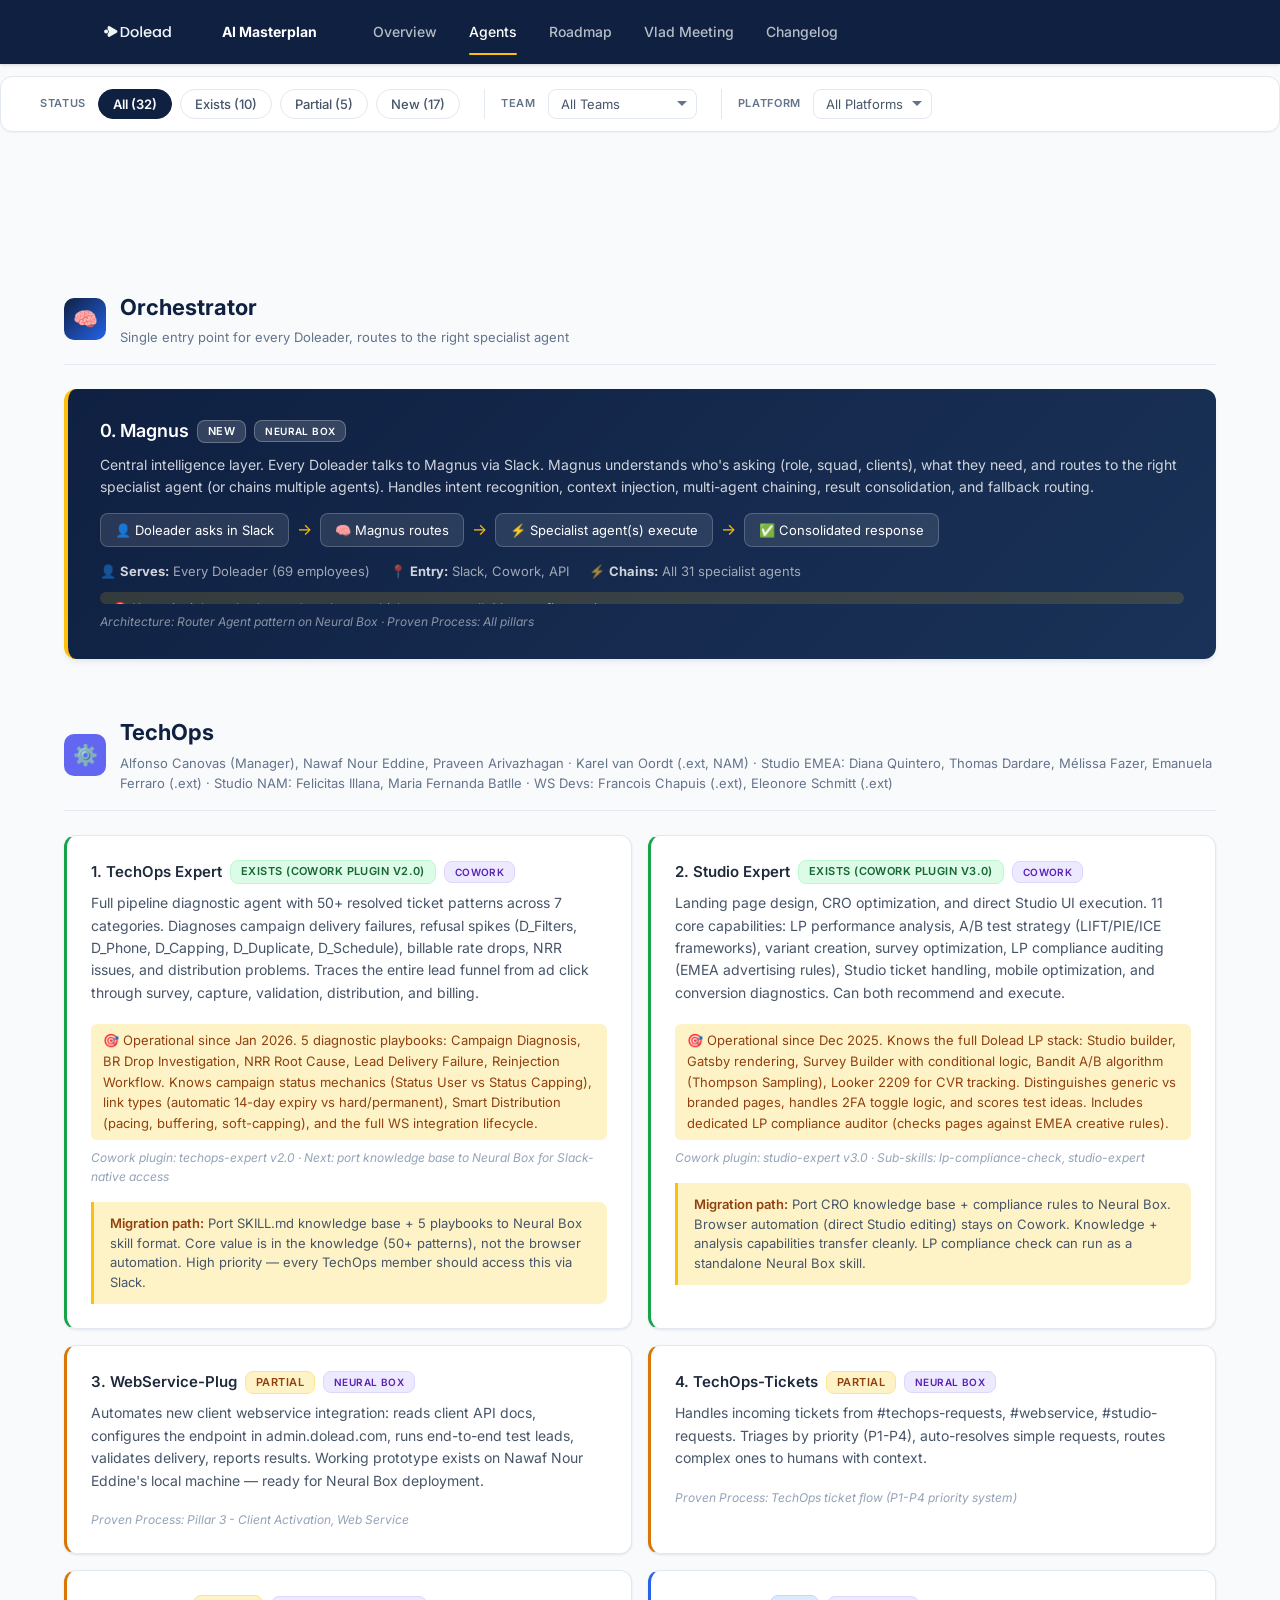
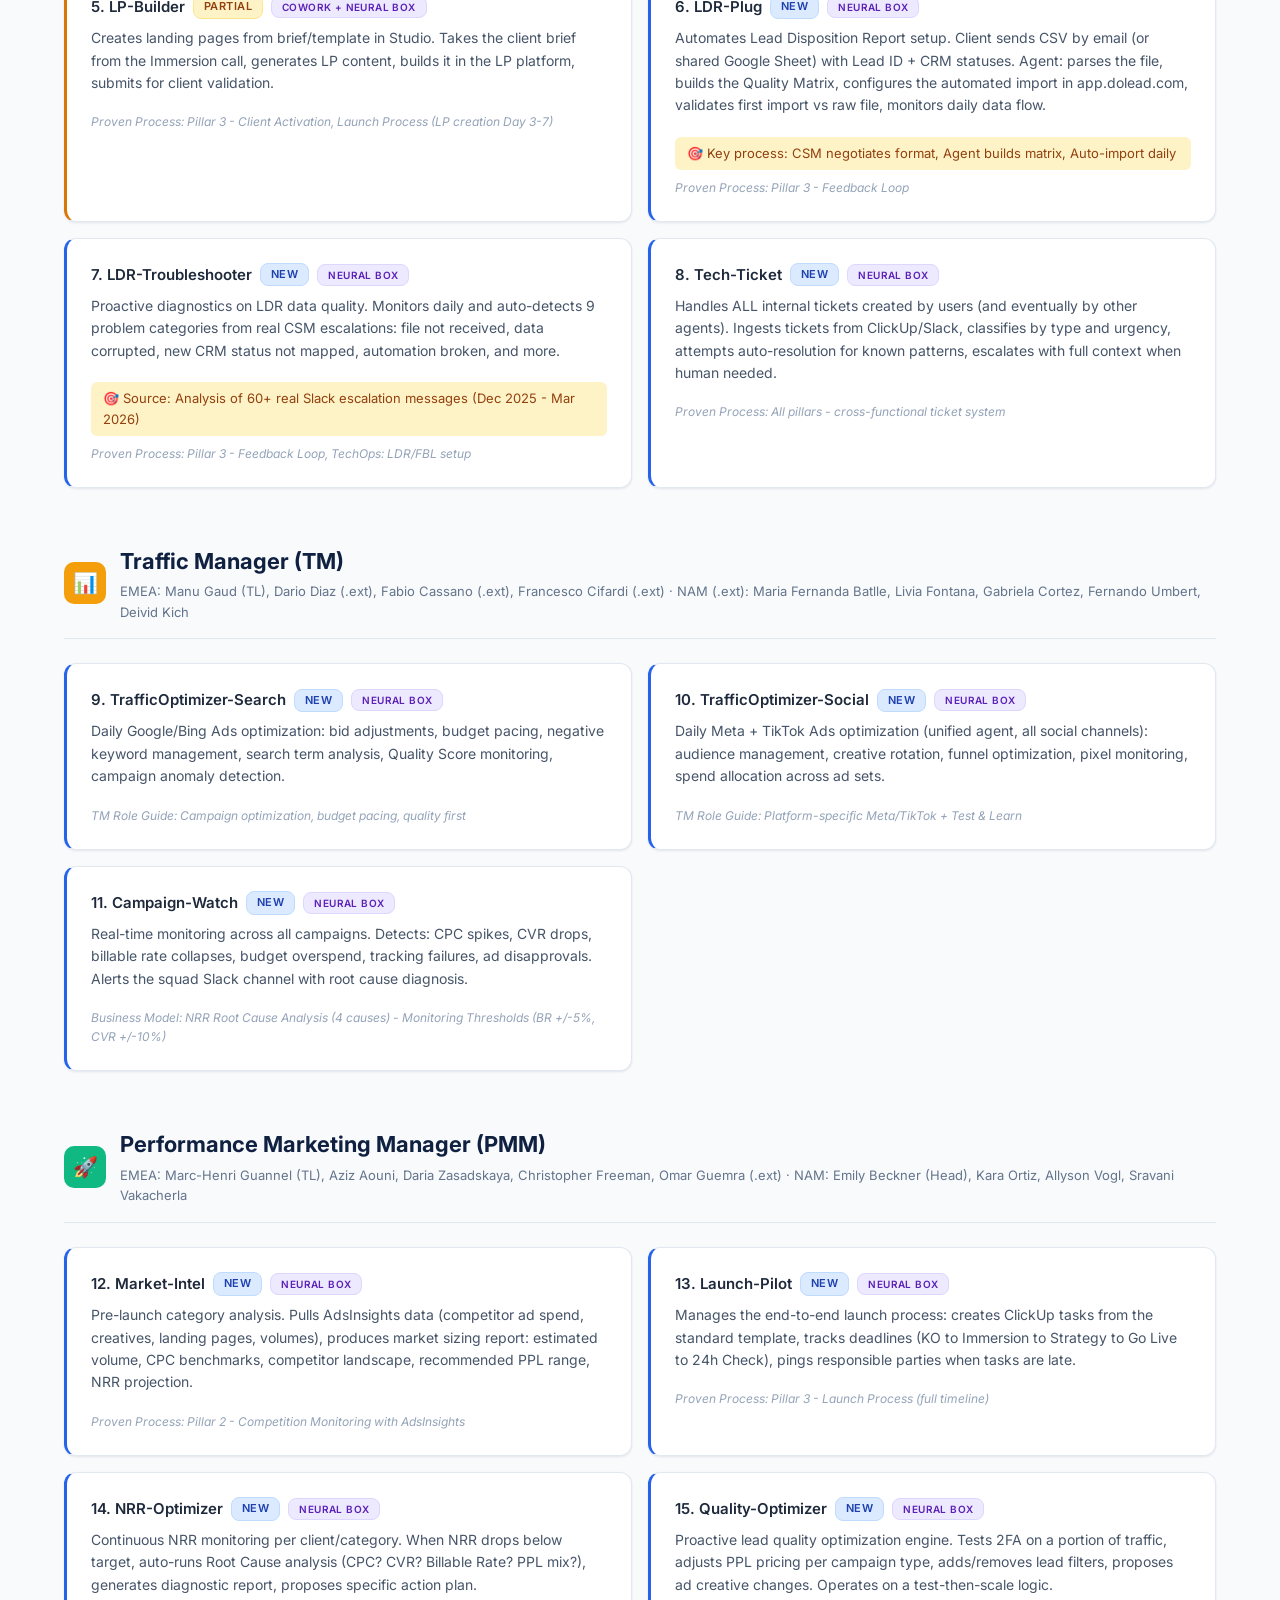
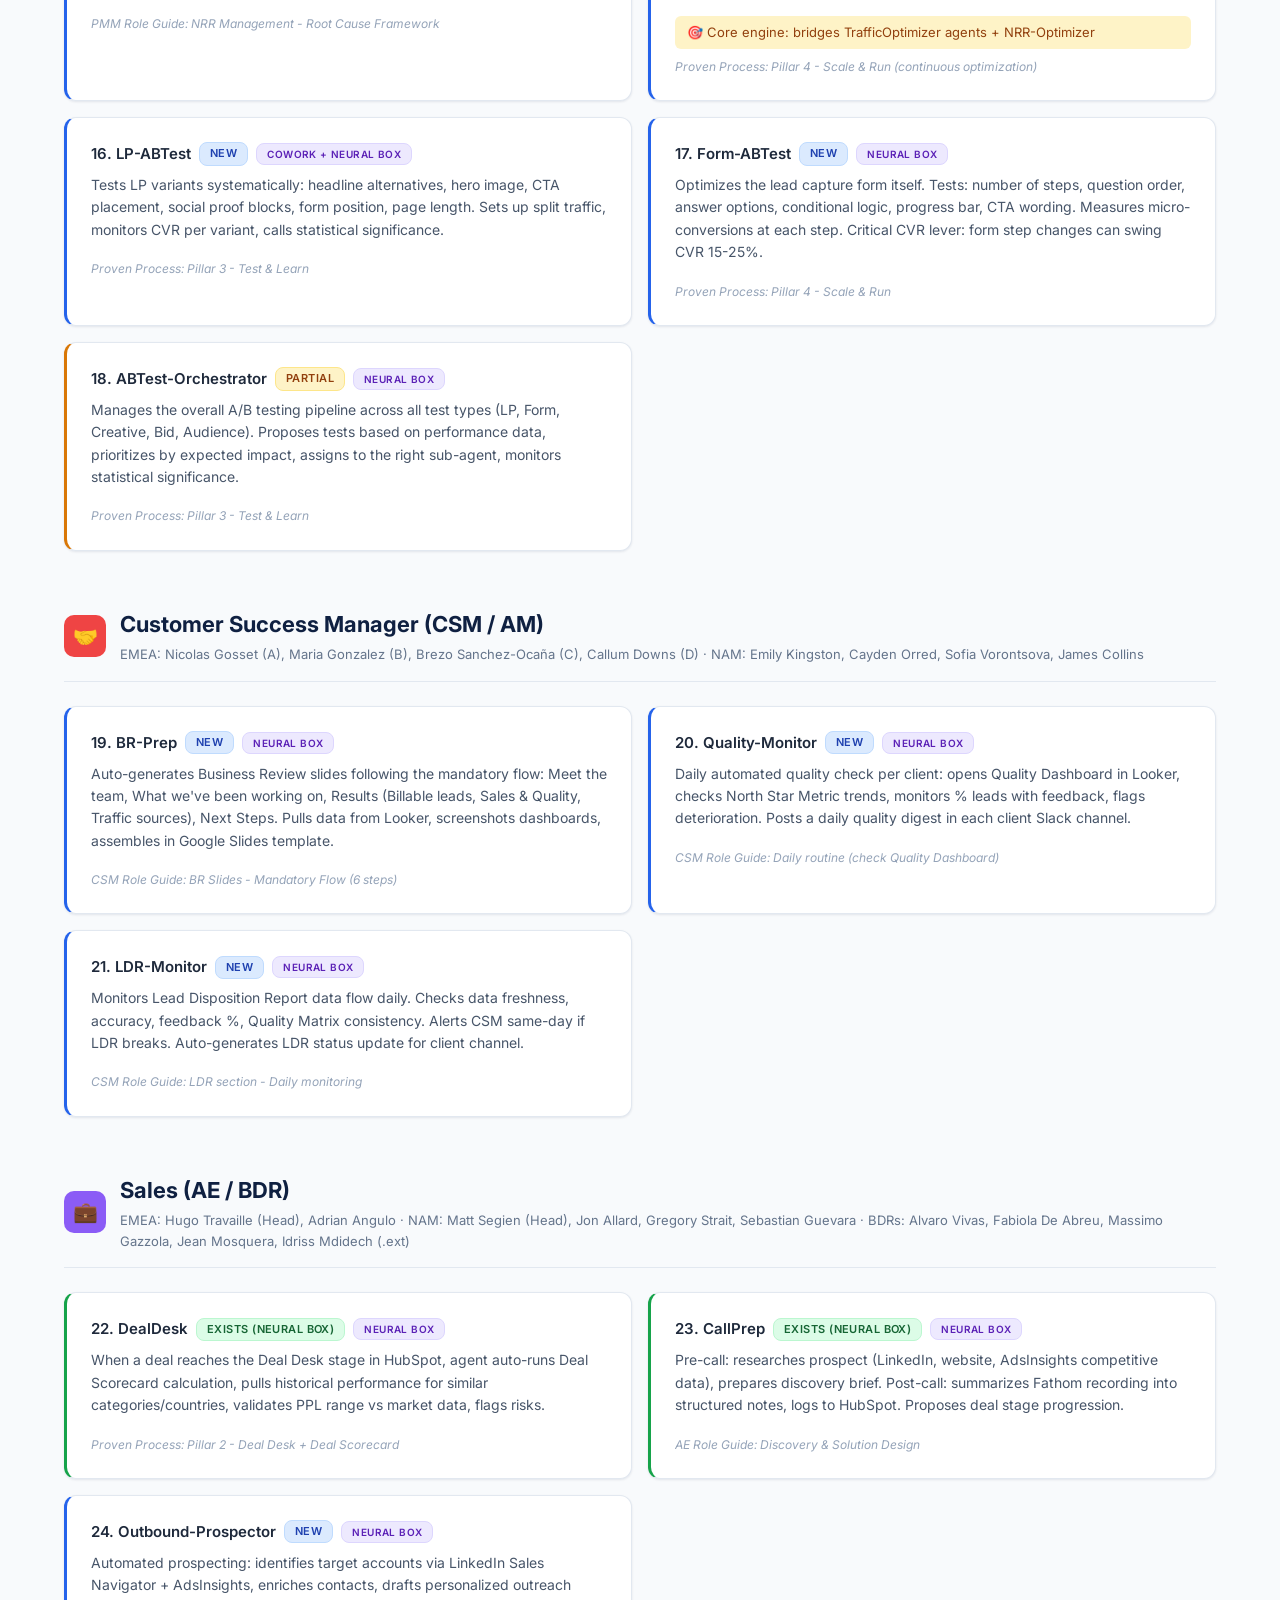
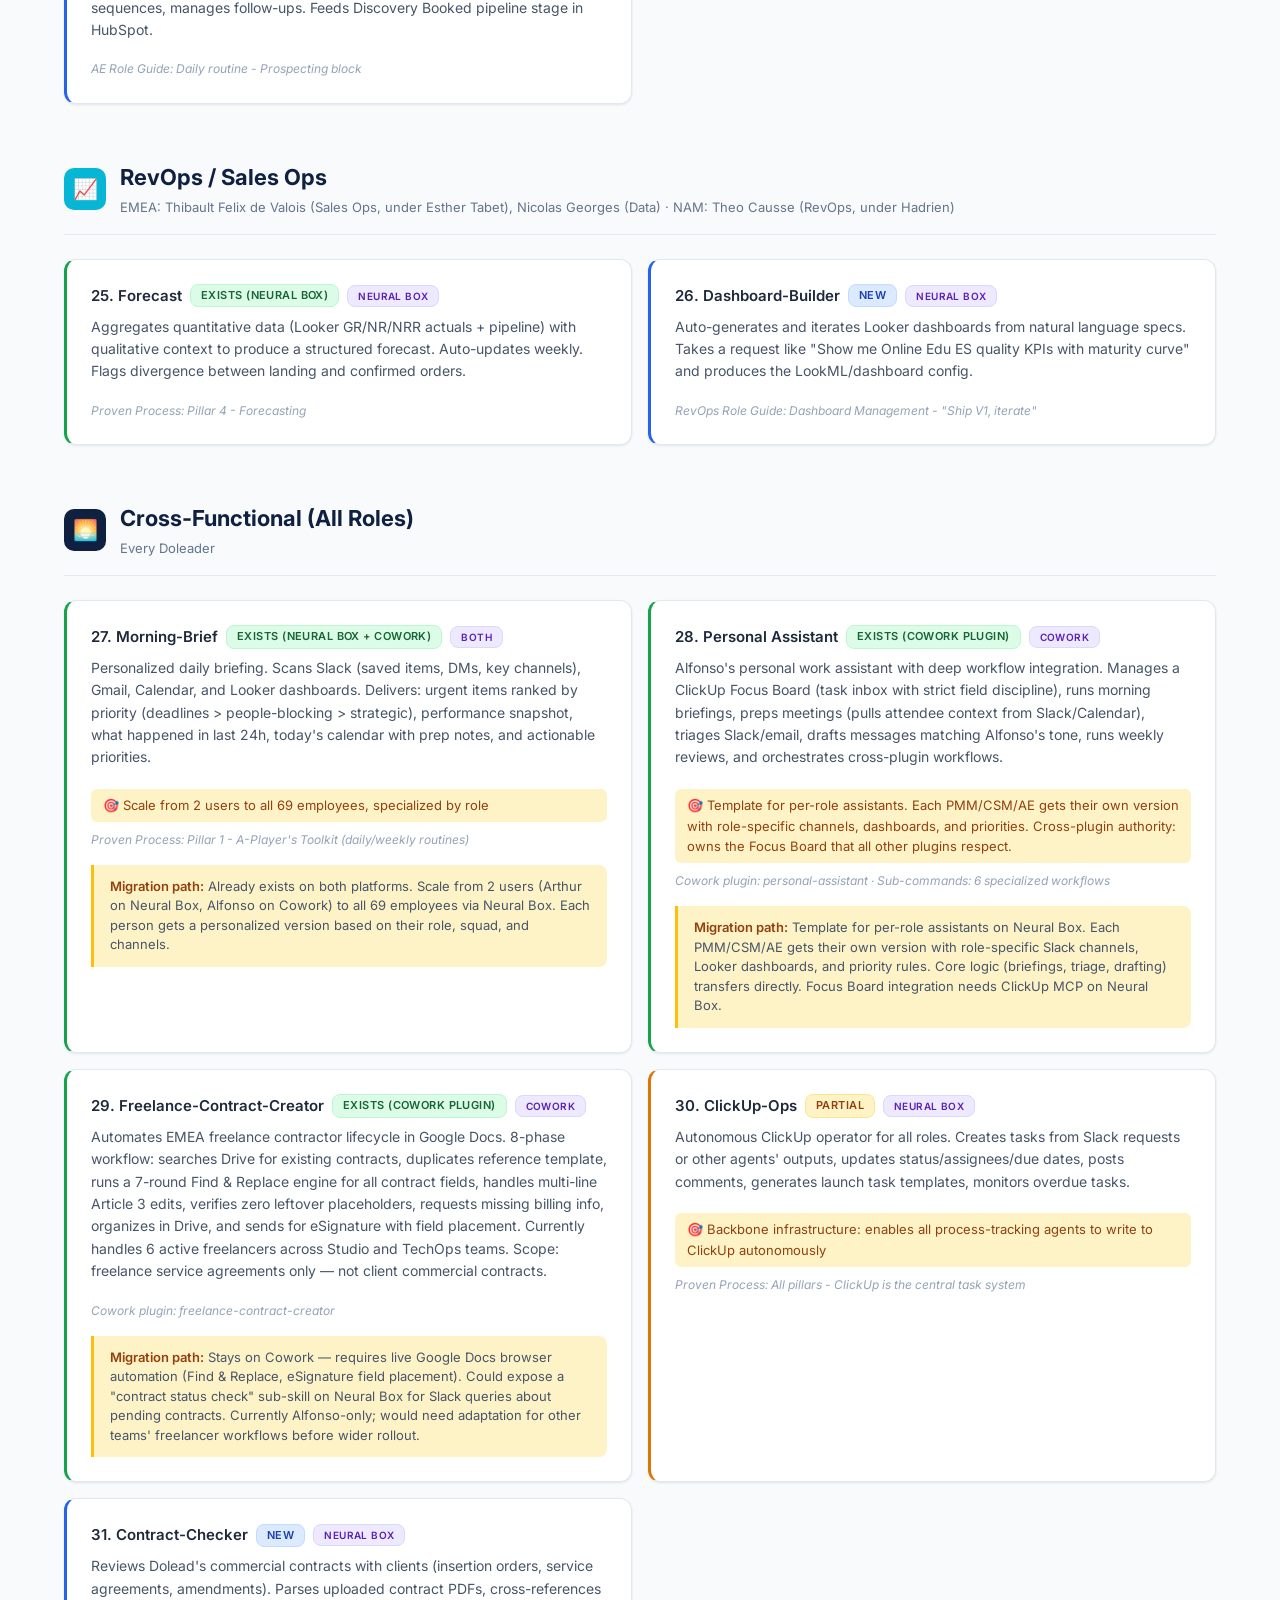
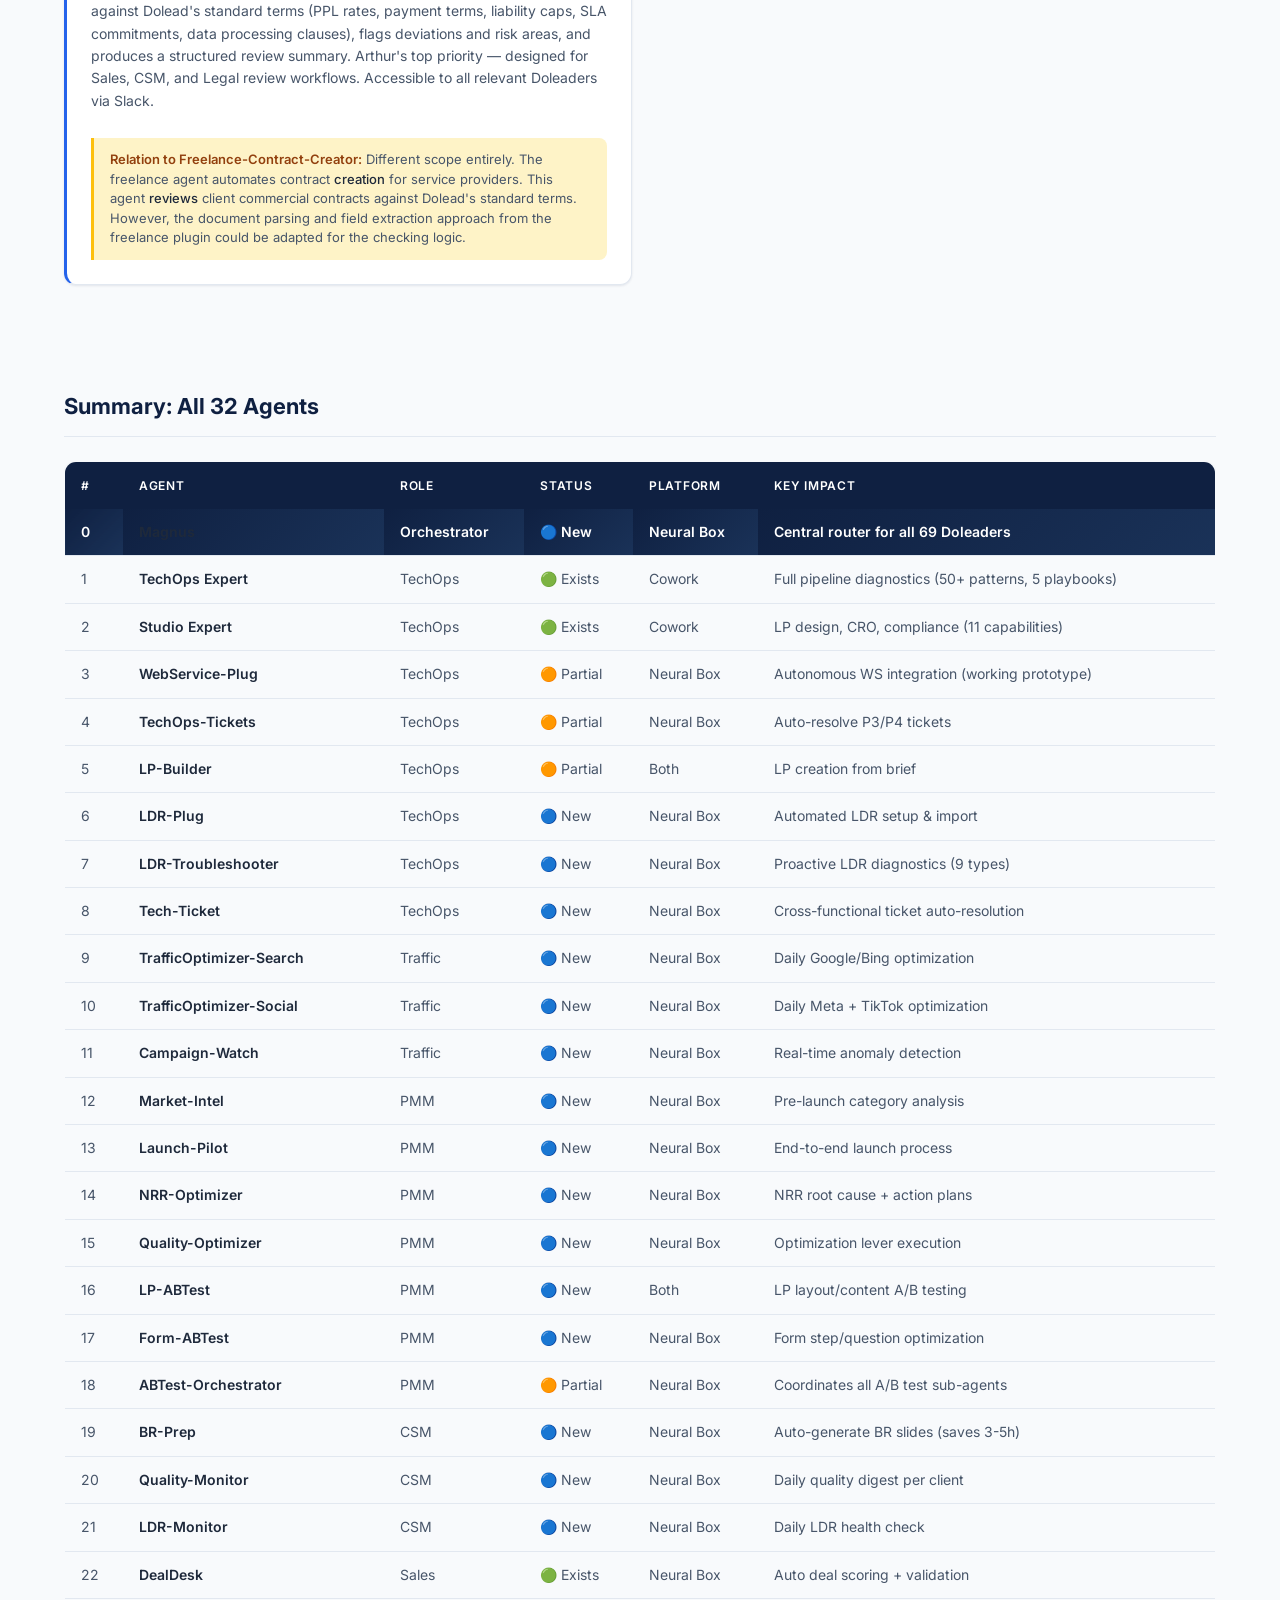
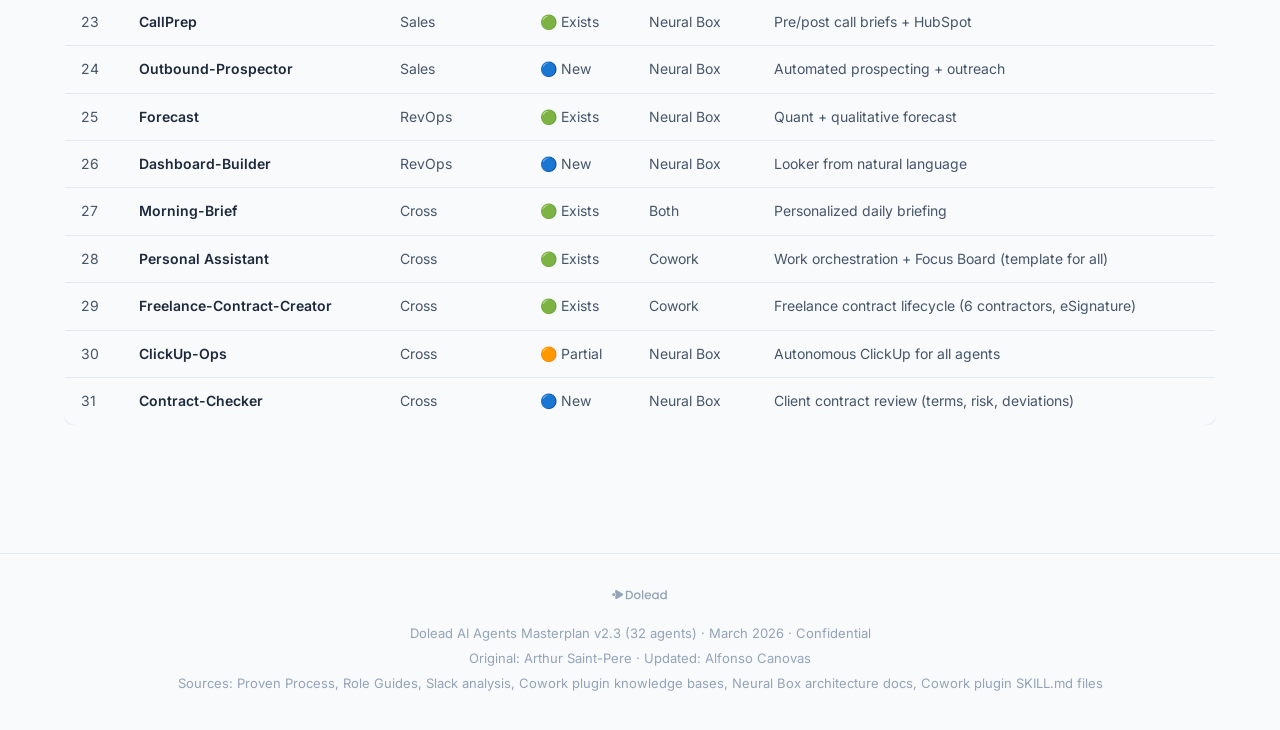
==== commit 6395e8d4: "Polish: accessibility, cleanup inline styles, fix expand animation, fix var(--border) - Add aria-lab" ====
--- a/agents.html
+++ b/agents.html
@@ -3,8 +3,13 @@
 <head>
 <meta charset="UTF-8">
 <meta name="viewport" content="width=device-width, initial-scale=1.0">
+<meta name="theme-color" content="#0F2041">
 <title>Agent Catalog — Dolead AI Masterplan</title>
-<link rel="stylesheet" href="css/style.css">
+<link rel="icon" type="image/svg+xml" href="favicon.svg">
+<link rel="preconnect" href="https://fonts.googleapis.com">
+<link rel="preconnect" href="https://fonts.gstatic.com" crossorigin>
+<link rel="stylesheet" href="https://fonts.googleapis.com/css2?family=Inter:wght@400;500;600;700;800&display=swap">
+<link rel="stylesheet" href="css/style.css?v=2.3">
 </head>
 <body class="page-body">
 
@@ -21,7 +26,7 @@
 <a href="vlad-meeting.html">Vlad Meeting</a>
 <a href="changelog.html">Changelog</a>
 </div>
-<button class="hamburger" onclick="toggleMenu()">
+<button class="hamburger" aria-label="Toggle navigation menu" onclick="toggleMenu()">
 <span></span><span></span><span></span>
 </button>
 </div>
@@ -62,7 +67,7 @@
 </div>
 </div>
 
-<div class="container" style="padding-top: 138px;">
+<div class="container container-with-filters">
 
 <!-- MAGNUS (always visible) -->
 <div class="role-section" data-team="Orchestrator">
--- a/css/style.css
+++ b/css/style.css
@@ -2,8 +2,6 @@
    Dolead AI Agents Masterplan — Design System
    Light theme, SaaS-quality polish
    ============================================ */
-
-@import url('https://fonts.googleapis.com/css2?family=Inter:wght@400;500;600;700;800&display=swap');
 
 :root {
   /* Brand */
@@ -185,6 +183,9 @@
 .page-body {
   padding-top: var(--nav-height);
 }
+.container-with-filters {
+  padding-top: 138px;
+}
 .section {
   padding: 48px 0;
 }
@@ -349,6 +350,9 @@
   margin-bottom: 8px;
   line-height: 1.7;
 }
+.exec-summary strong, .section strong {
+  color: var(--text-primary);
+}
 .exec-summary .update-note {
   color: var(--status-new);
   font-weight: 500;
@@ -685,12 +689,15 @@
   font-style: italic;
 }
 .agent-expand {
-  max-height: 0;
+  display: grid;
+  grid-template-rows: 0fr;
+  transition: grid-template-rows var(--transition-slow);
+}
+.agent-expand > * {
   overflow: hidden;
-  transition: max-height var(--transition-slow);
 }
 .agent-card.expanded .agent-expand {
-  max-height: 500px;
+  grid-template-rows: 1fr;
 }
 
 /* Magnus flow */
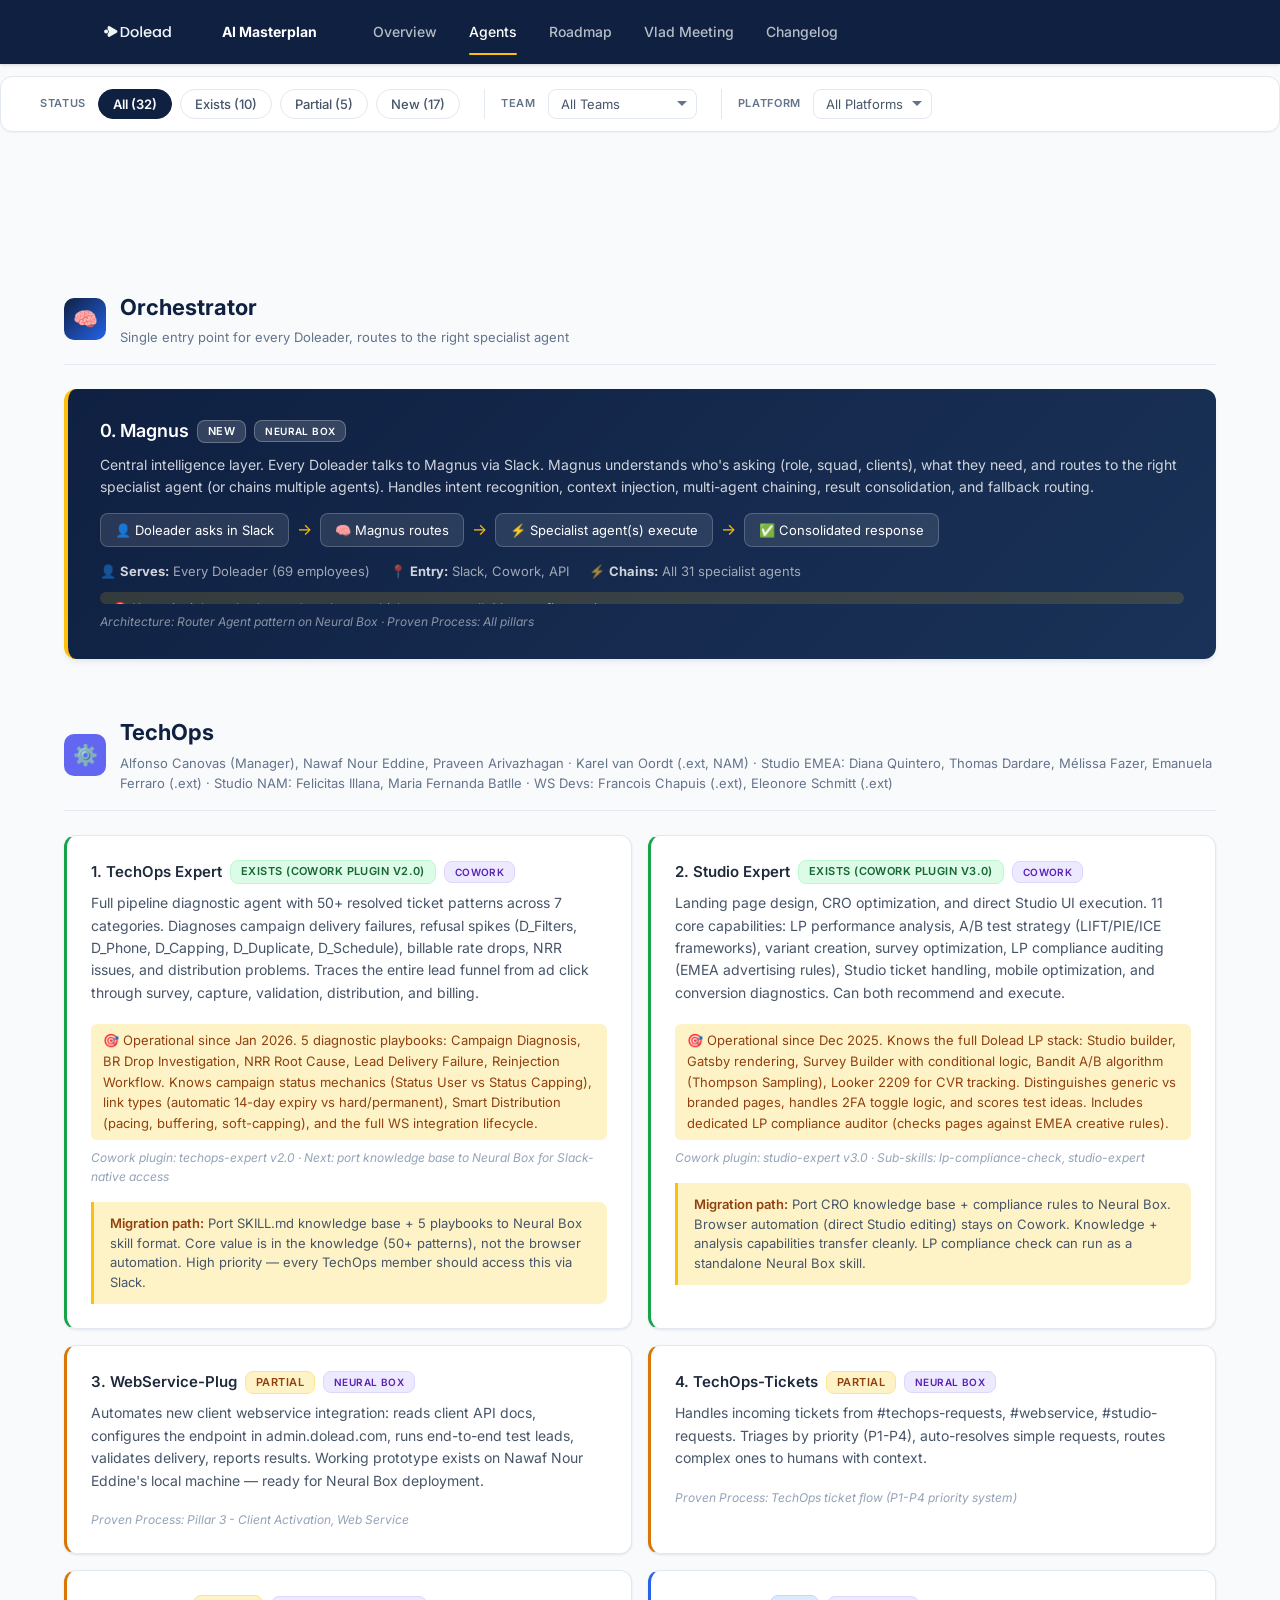
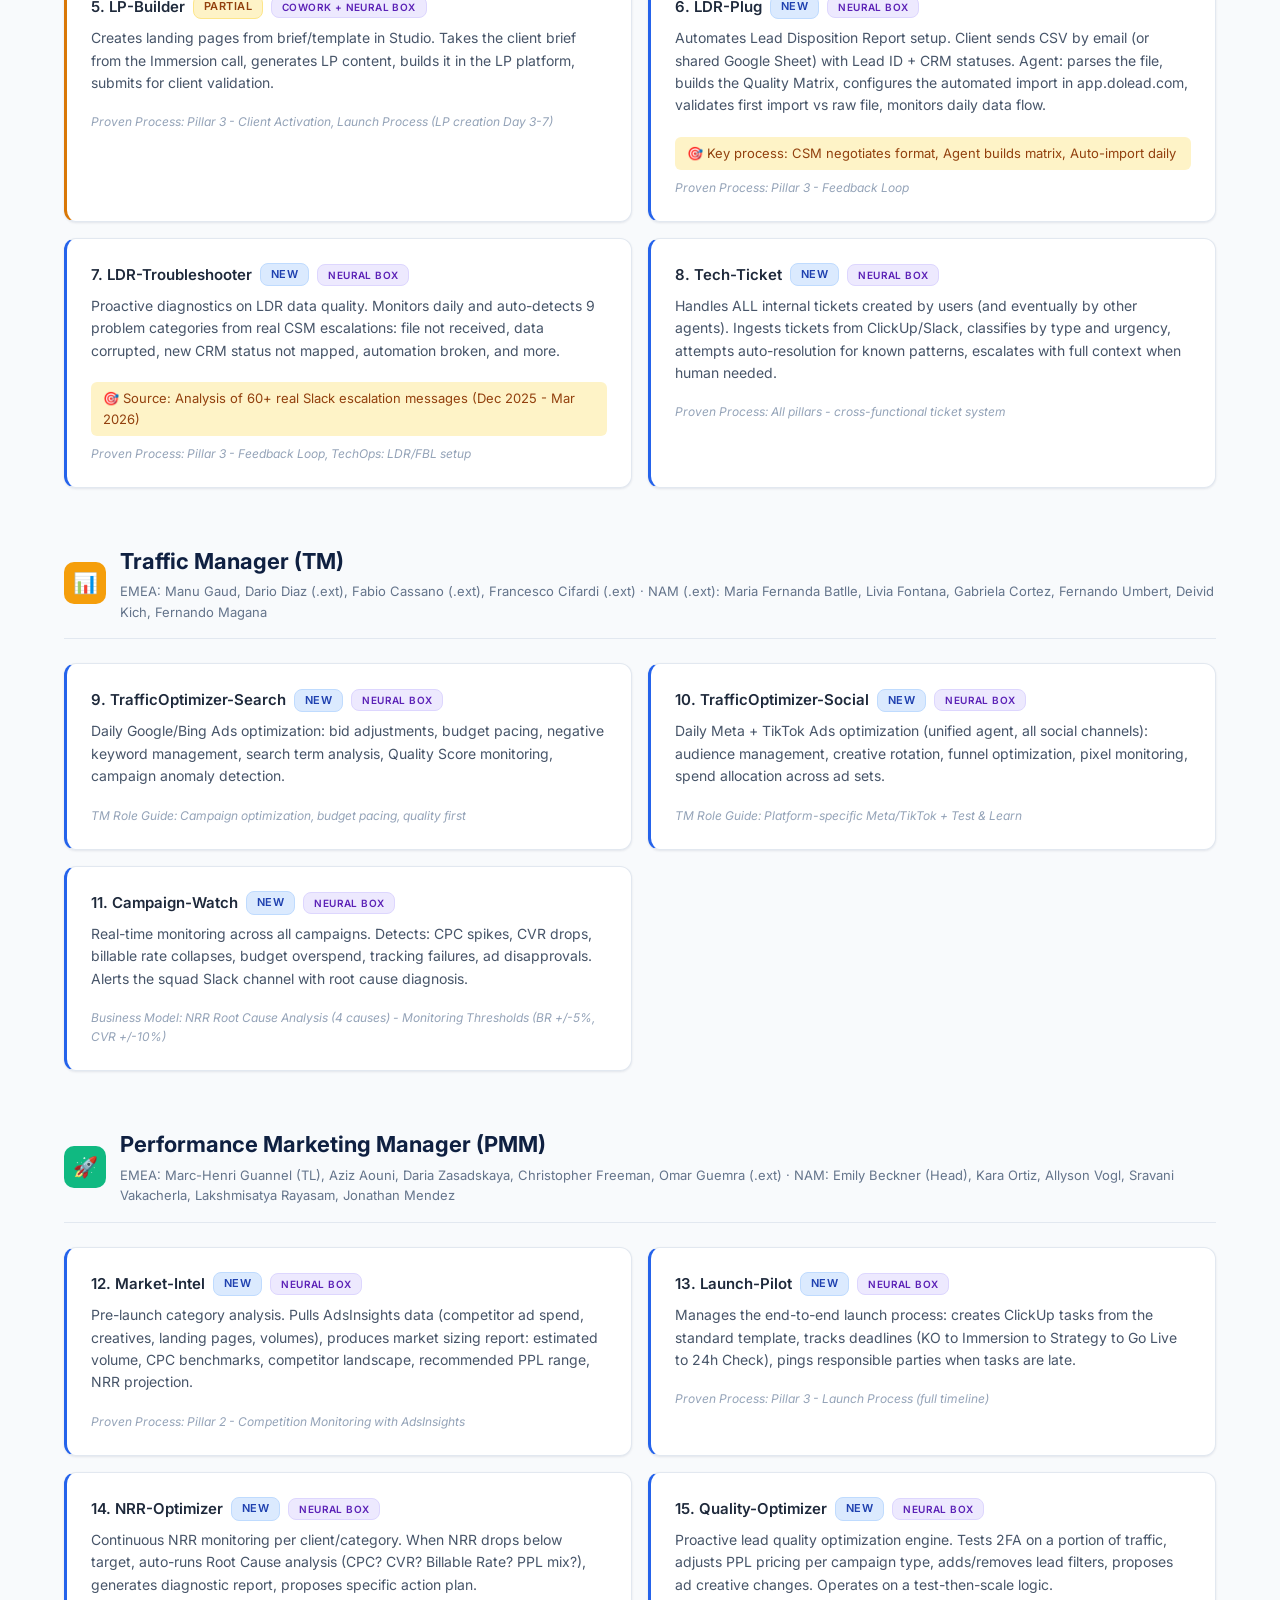
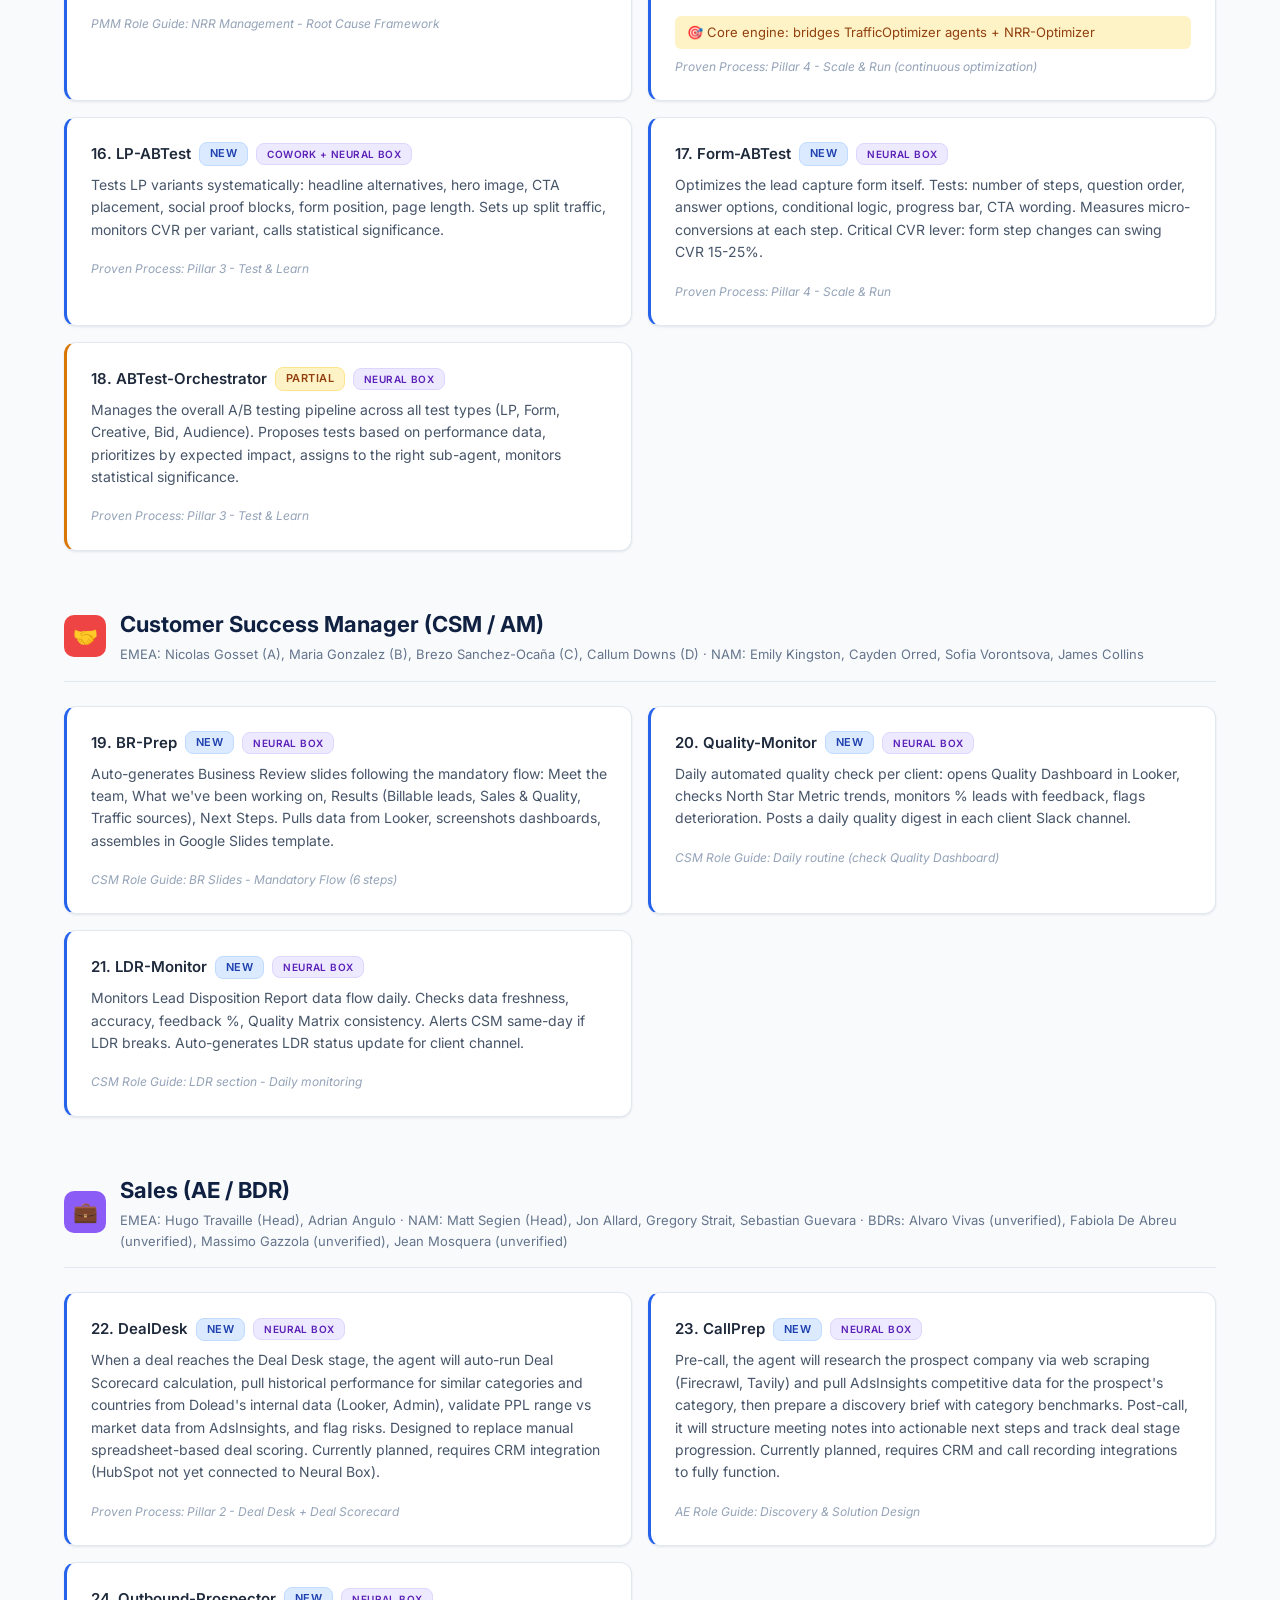
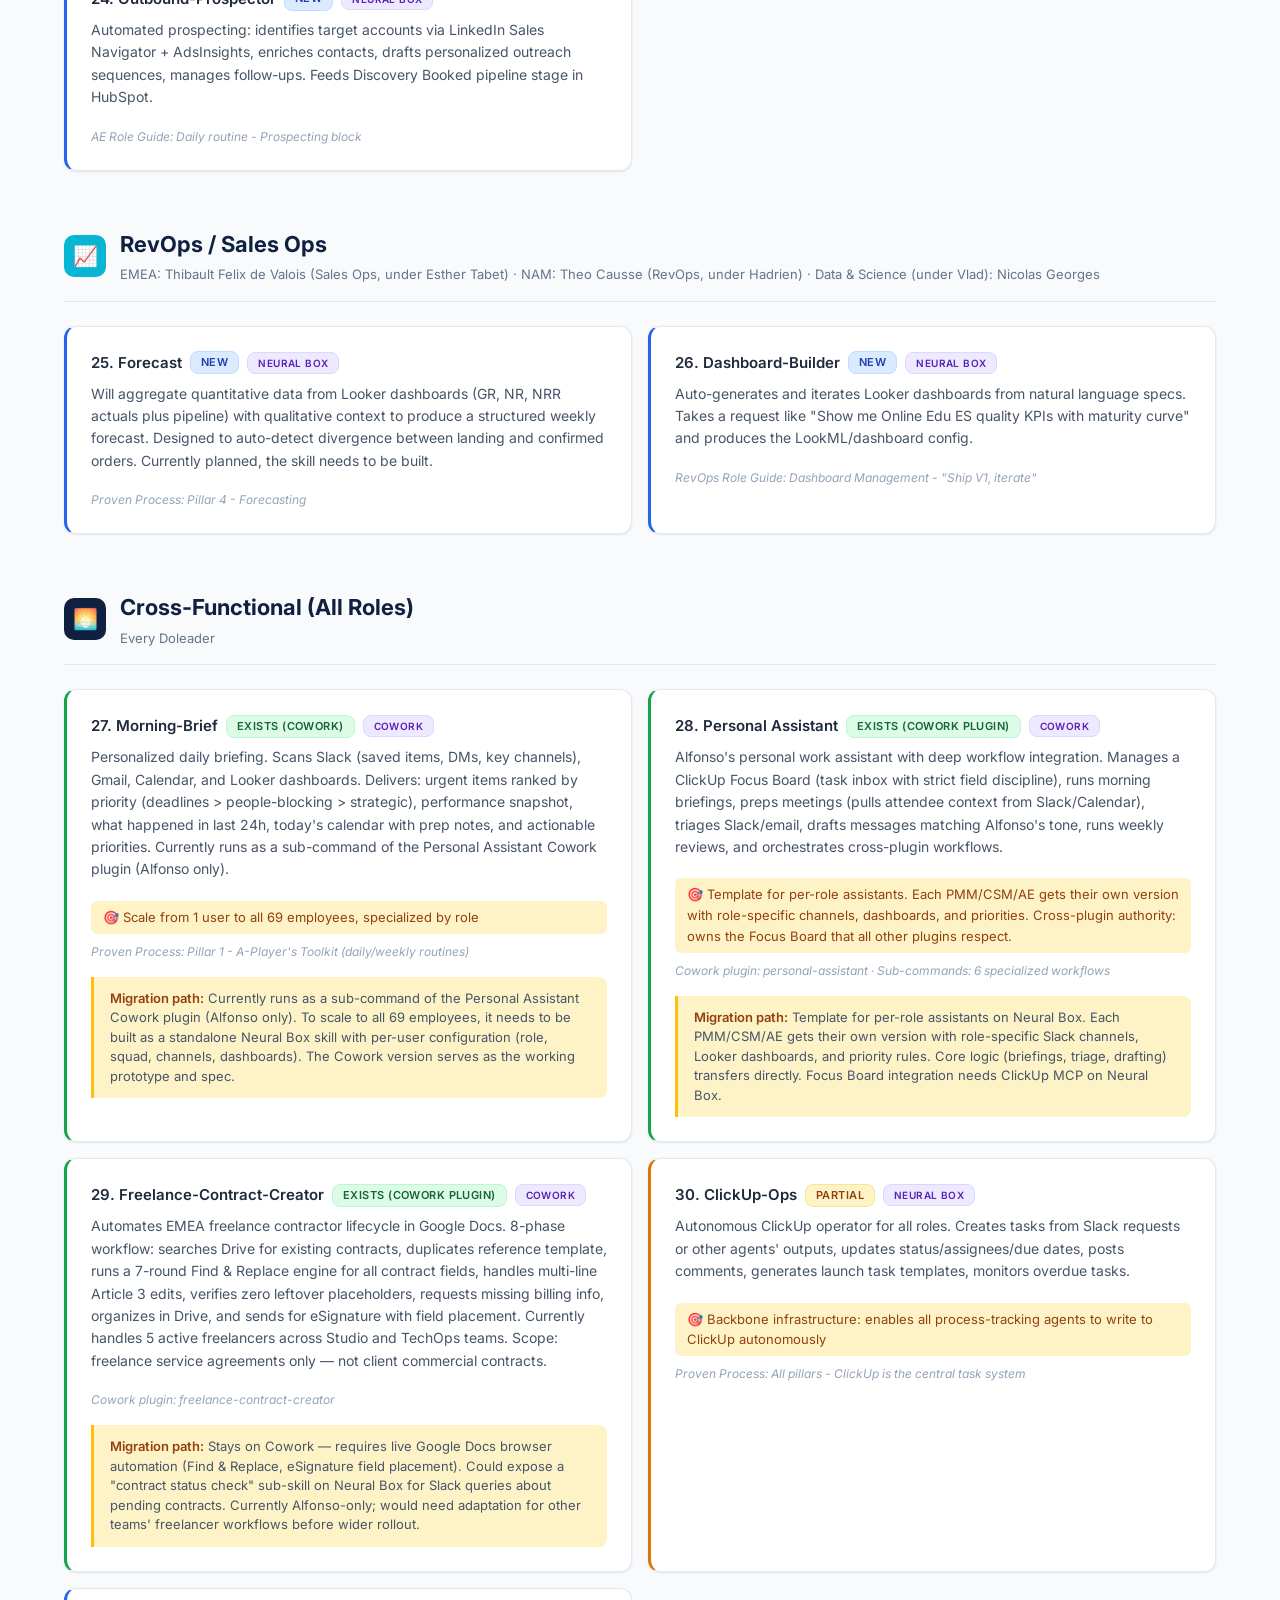
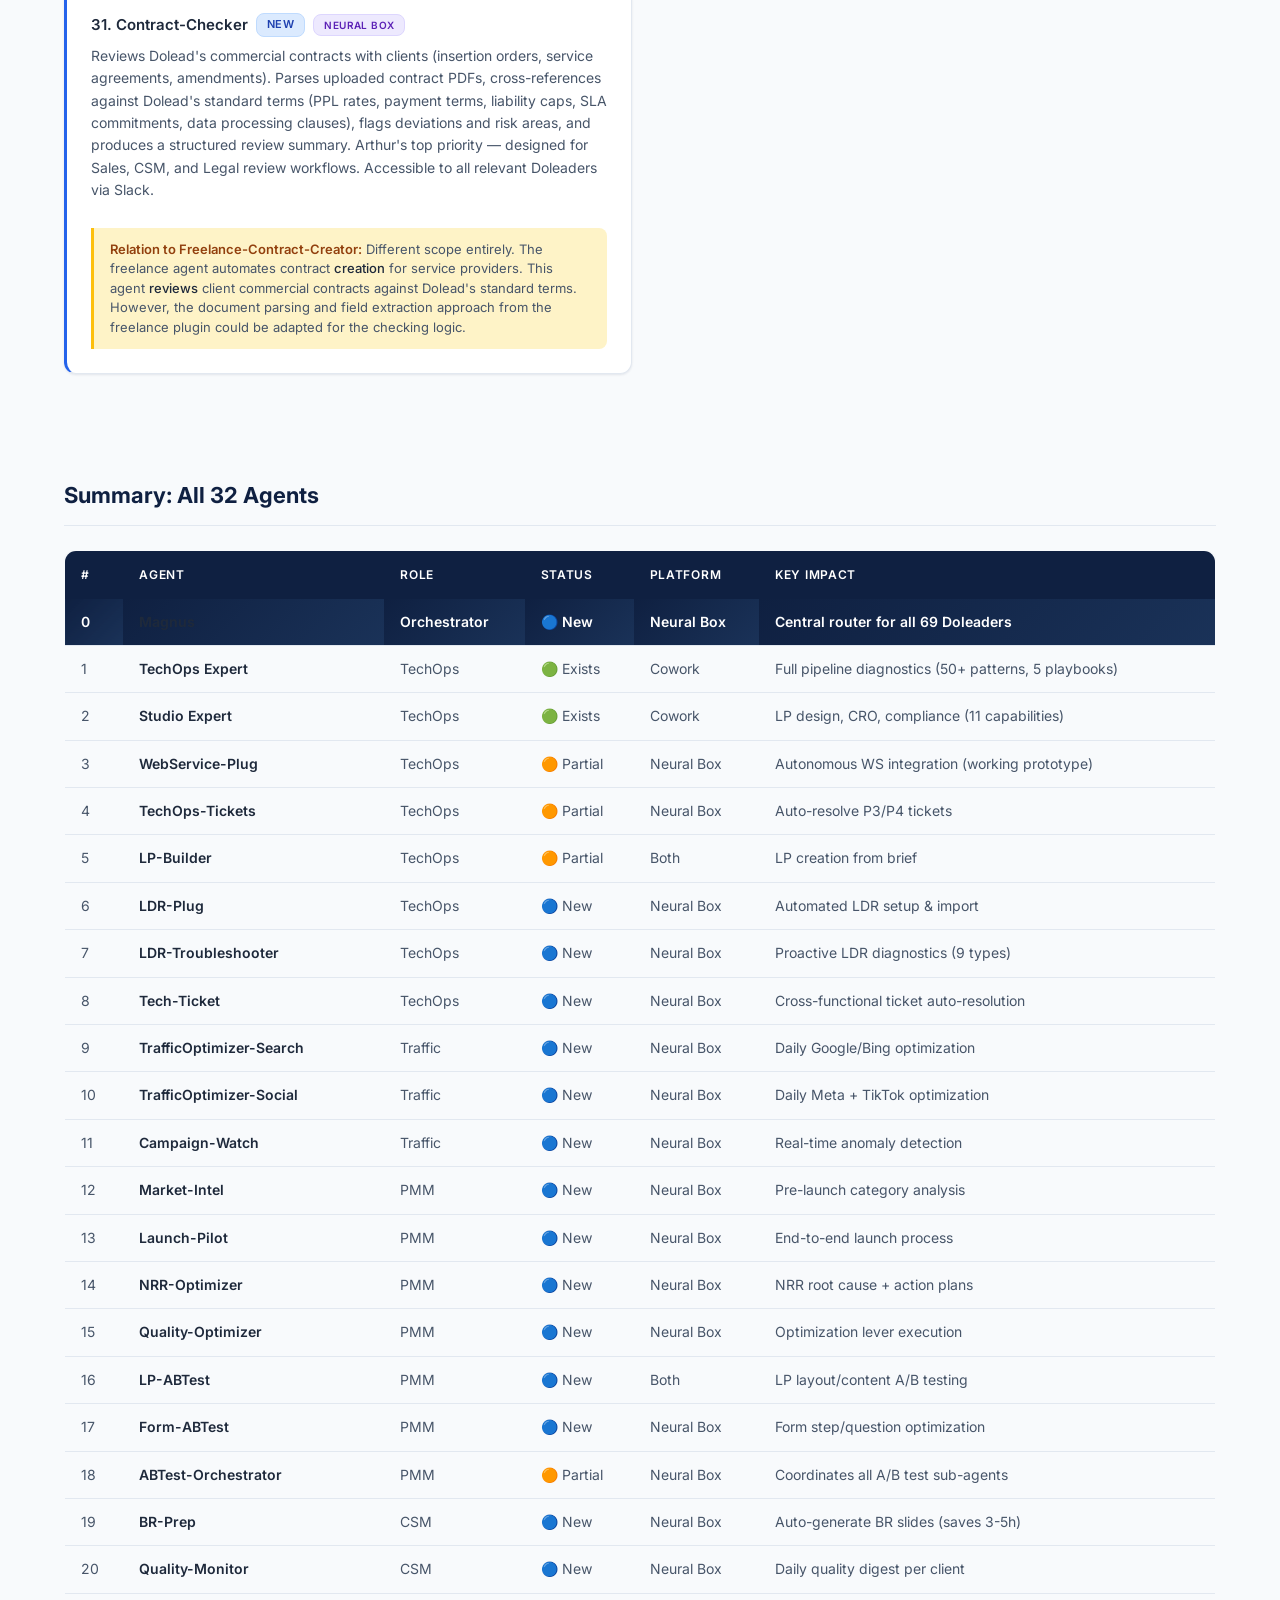
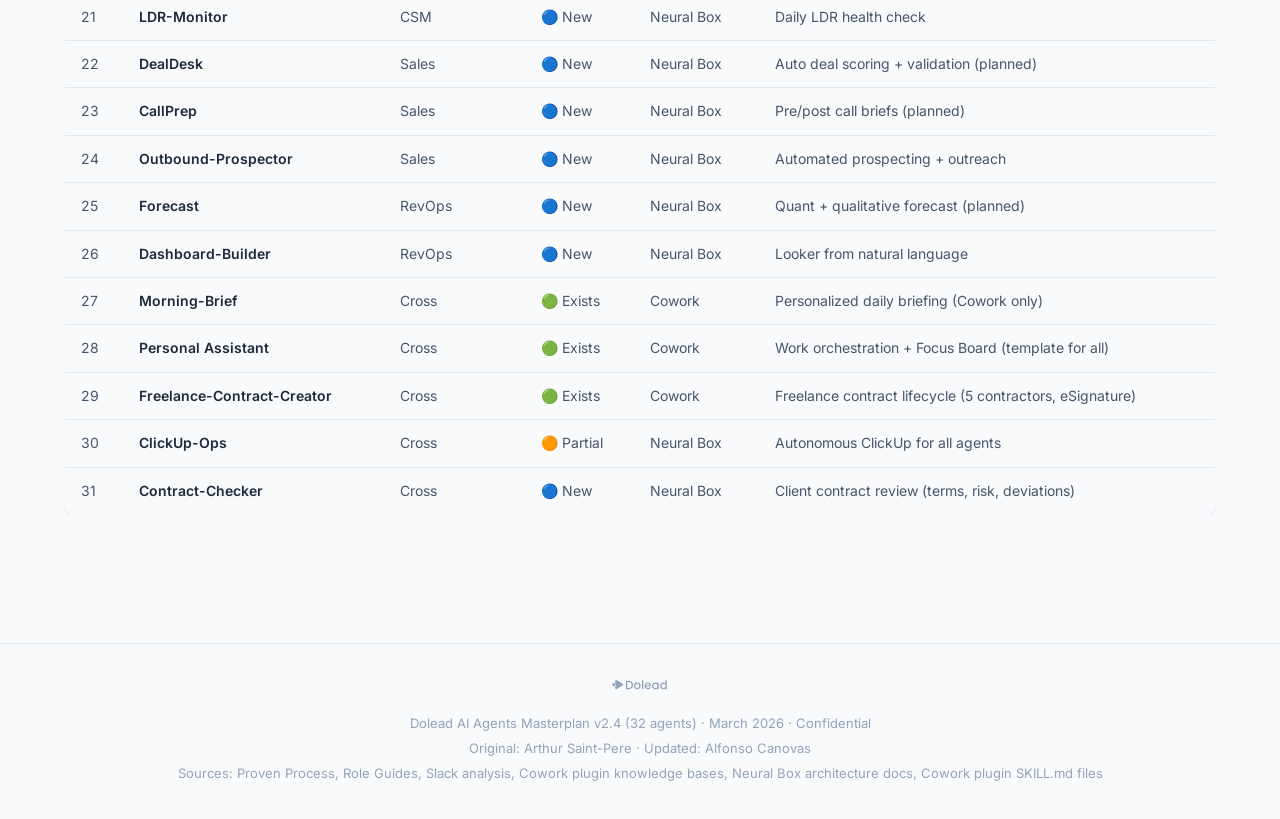
==== commit 75b21c04: "v2.4: Content fact-check against Neural Box status page and Lucca HR Neural Box: replaced 4 unverifi" ====
--- a/agents.html
+++ b/agents.html
@@ -9,7 +9,7 @@
 <link rel="preconnect" href="https://fonts.googleapis.com">
 <link rel="preconnect" href="https://fonts.gstatic.com" crossorigin>
 <link rel="stylesheet" href="https://fonts.googleapis.com/css2?family=Inter:wght@400;500;600;700;800&display=swap">
-<link rel="stylesheet" href="css/style.css?v=2.3">
+<link rel="stylesheet" href="css/style.css?v=2.4">
 </head>
 <body class="page-body">
 
@@ -197,7 +197,7 @@
 <div class="role-icon" style="background:#F59E0B;">&#128202;</div>
 <div>
 <h2>Traffic Manager (TM)</h2>
-<div class="role-desc">EMEA: Manu Gaud (TL), Dario Diaz (.ext), Fabio Cassano (.ext), Francesco Cifardi (.ext) &middot; NAM (.ext): Maria Fernanda Batlle, Livia Fontana, Gabriela Cortez, Fernando Umbert, Deivid Kich</div>
+<div class="role-desc">EMEA: Manu Gaud, Dario Diaz (.ext), Fabio Cassano (.ext), Francesco Cifardi (.ext) &middot; NAM (.ext): Maria Fernanda Batlle, Livia Fontana, Gabriela Cortez, Fernando Umbert, Deivid Kich, Fernando Magana</div>
 </div>
 </div>
 
@@ -237,7 +237,7 @@
 <div class="role-icon" style="background:#10B981;">&#128640;</div>
 <div>
 <h2>Performance Marketing Manager (PMM)</h2>
-<div class="role-desc">EMEA: Marc-Henri Guannel (TL), Aziz Aouni, Daria Zasadskaya, Christopher Freeman, Omar Guemra (.ext) &middot; NAM: Emily Beckner (Head), Kara Ortiz, Allyson Vogl, Sravani Vakacherla</div>
+<div class="role-desc">EMEA: Marc-Henri Guannel (TL), Aziz Aouni, Daria Zasadskaya, Christopher Freeman, Omar Guemra (.ext) &middot; NAM: Emily Beckner (Head), Kara Ortiz, Allyson Vogl, Sravani Vakacherla, Lakshmisatya Rayasam, Jonathan Mendez</div>
 </div>
 </div>
 
@@ -354,25 +354,25 @@
 <div class="role-icon" style="background:#8B5CF6;">&#128188;</div>
 <div>
 <h2>Sales (AE / BDR)</h2>
-<div class="role-desc">EMEA: Hugo Travaille (Head), Adrian Angulo &middot; NAM: Matt Segien (Head), Jon Allard, Gregory Strait, Sebastian Guevara &middot; BDRs: Alvaro Vivas, Fabiola De Abreu, Massimo Gazzola, Jean Mosquera, Idriss Mdidech (.ext)</div>
-</div>
-</div>
-
-<div class="agent-grid">
-<div class="agent-card exists" data-status="exists" data-team="Sales" data-platform="Neural Box">
-<div class="agent-name">22. DealDesk <span class="badge exists">Exists (Neural Box)</span> <span class="badge platform">Neural Box</span></div>
-<div class="agent-desc">When a deal reaches the Deal Desk stage in HubSpot, agent auto-runs Deal Scorecard calculation, pulls historical performance for similar categories/countries, validates PPL range vs market data, flags risks.</div>
-<div class="agent-expand">
-<div class="agent-meta"><span>&#128205; <strong>Skill:</strong> sales /deal-score</span><span>&#128100; <strong>Augments:</strong> AEs + Deal Desk owners</span></div>
+<div class="role-desc">EMEA: Hugo Travaille (Head), Adrian Angulo &middot; NAM: Matt Segien (Head), Jon Allard, Gregory Strait, Sebastian Guevara &middot; <!-- TODO: verify BDR roster with Sales leadership — these 4 names not found in Lucca HR directory as of March 2026 -->BDRs: Alvaro Vivas (unverified), Fabiola De Abreu (unverified), Massimo Gazzola (unverified), Jean Mosquera (unverified)</div>
+</div>
+</div>
+
+<div class="agent-grid">
+<div class="agent-card new" data-status="new" data-team="Sales" data-platform="Neural Box">
+<div class="agent-name">22. DealDesk <span class="badge new">New</span> <span class="badge platform">Neural Box</span></div>
+<div class="agent-desc">When a deal reaches the Deal Desk stage, the agent will auto-run Deal Scorecard calculation, pull historical performance for similar categories and countries from Dolead's internal data (Looker, Admin), validate PPL range vs market data from AdsInsights, and flag risks. Designed to replace manual spreadsheet-based deal scoring. Currently planned, requires CRM integration (HubSpot not yet connected to Neural Box).</div>
+<div class="agent-expand">
+<div class="agent-meta"><span>&#128205; <strong>Status:</strong> Planned (requires CRM integration)</span><span>&#128100; <strong>Augments:</strong> AEs + Deal Desk owners</span></div>
 <div class="agent-process-ref">Proven Process: Pillar 2 - Deal Desk + Deal Scorecard</div>
 </div>
 </div>
 
-<div class="agent-card exists" data-status="exists" data-team="Sales" data-platform="Neural Box">
-<div class="agent-name">23. CallPrep <span class="badge exists">Exists (Neural Box)</span> <span class="badge platform">Neural Box</span></div>
-<div class="agent-desc">Pre-call: researches prospect (LinkedIn, website, AdsInsights competitive data), prepares discovery brief. Post-call: summarizes Fathom recording into structured notes, logs to HubSpot. Proposes deal stage progression.</div>
-<div class="agent-expand">
-<div class="agent-meta"><span>&#128205; <strong>Skill:</strong> sales /call-summary</span><span>&#128295; <strong>Tool:</strong> HubSpot, Fathom</span></div>
+<div class="agent-card new" data-status="new" data-team="Sales" data-platform="Neural Box">
+<div class="agent-name">23. CallPrep <span class="badge new">New</span> <span class="badge platform">Neural Box</span></div>
+<div class="agent-desc">Pre-call, the agent will research the prospect company via web scraping (Firecrawl, Tavily) and pull AdsInsights competitive data for the prospect's category, then prepare a discovery brief with category benchmarks. Post-call, it will structure meeting notes into actionable next steps and track deal stage progression. Currently planned, requires CRM and call recording integrations to fully function.</div>
+<div class="agent-expand">
+<div class="agent-meta"><span>&#128205; <strong>Status:</strong> Planned (requires CRM + call recording integrations)</span><span>&#128100; <strong>Augments:</strong> AEs</span></div>
 <div class="agent-process-ref">AE Role Guide: Discovery &amp; Solution Design</div>
 </div>
 </div>
@@ -394,16 +394,16 @@
 <div class="role-icon" style="background:#06B6D4;">&#128200;</div>
 <div>
 <h2>RevOps / Sales Ops</h2>
-<div class="role-desc">EMEA: Thibault Felix de Valois (Sales Ops, under Esther Tabet), Nicolas Georges (Data) &middot; NAM: Theo Causse (RevOps, under Hadrien)</div>
-</div>
-</div>
-
-<div class="agent-grid">
-<div class="agent-card exists" data-status="exists" data-team="RevOps" data-platform="Neural Box">
-<div class="agent-name">25. Forecast <span class="badge exists">Exists (Neural Box)</span> <span class="badge platform">Neural Box</span></div>
-<div class="agent-desc">Aggregates quantitative data (Looker GR/NR/NRR actuals + pipeline) with qualitative context to produce a structured forecast. Auto-updates weekly. Flags divergence between landing and confirmed orders.</div>
-<div class="agent-expand">
-<div class="agent-meta"><span>&#128205; <strong>Skill:</strong> sales /forecast</span><span>&#128200; <strong>Data:</strong> Looker #2072 + forecast-context.md</span></div>
+<div class="role-desc">EMEA: Thibault Felix de Valois (Sales Ops, under Esther Tabet) &middot; NAM: Theo Causse (RevOps, under Hadrien) &middot; Data &amp; Science (under Vlad): Nicolas Georges</div>
+</div>
+</div>
+
+<div class="agent-grid">
+<div class="agent-card new" data-status="new" data-team="RevOps" data-platform="Neural Box">
+<div class="agent-name">25. Forecast <span class="badge new">New</span> <span class="badge platform">Neural Box</span></div>
+<div class="agent-desc">Will aggregate quantitative data from Looker dashboards (GR, NR, NRR actuals plus pipeline) with qualitative context to produce a structured weekly forecast. Designed to auto-detect divergence between landing and confirmed orders. Currently planned, the skill needs to be built.</div>
+<div class="agent-expand">
+<div class="agent-meta"><span>&#128205; <strong>Status:</strong> Planned (skill needs to be built)</span><span>&#128200; <strong>Data:</strong> Looker dashboards, Dolead API stats</span></div>
 <div class="agent-process-ref">Proven Process: Pillar 4 - Forecasting</div>
 </div>
 </div>
@@ -427,15 +427,15 @@
 </div>
 
 <div class="agent-grid">
-<div class="agent-card exists" data-status="exists" data-team="Cross" data-platform="Both">
-<div class="agent-name">27. Morning-Brief <span class="badge exists">Exists (Neural Box + Cowork)</span> <span class="badge platform">Both</span></div>
-<div class="agent-desc">Personalized daily briefing. Scans Slack (saved items, DMs, key channels), Gmail, Calendar, and Looker dashboards. Delivers: urgent items ranked by priority (deadlines > people-blocking > strategic), performance snapshot, what happened in last 24h, today's calendar with prep notes, and actionable priorities.</div>
-<div class="agent-expand">
-<div class="agent-meta"><span>&#128205; <strong>Exists on:</strong> Neural Box (Arthur) + Cowork (Alfonso)</span><span>&#9201;&#65039; <strong>Target:</strong> Every Doleader, 8AM local time</span></div>
-<div class="agent-highlight">&#127919; Scale from 2 users to all 69 employees, specialized by role</div>
+<div class="agent-card exists" data-status="exists" data-team="Cross" data-platform="Cowork">
+<div class="agent-name">27. Morning-Brief <span class="badge exists">Exists (Cowork)</span> <span class="badge platform">Cowork</span></div>
+<div class="agent-desc">Personalized daily briefing. Scans Slack (saved items, DMs, key channels), Gmail, Calendar, and Looker dashboards. Delivers: urgent items ranked by priority (deadlines > people-blocking > strategic), performance snapshot, what happened in last 24h, today's calendar with prep notes, and actionable priorities. Currently runs as a sub-command of the Personal Assistant Cowork plugin (Alfonso only).</div>
+<div class="agent-expand">
+<div class="agent-meta"><span>&#128205; <strong>Exists on:</strong> Cowork (Alfonso)</span><span>&#9201;&#65039; <strong>Target:</strong> Every Doleader, 8AM local time</span></div>
+<div class="agent-highlight">&#127919; Scale from 1 user to all 69 employees, specialized by role</div>
 <div class="agent-process-ref">Proven Process: Pillar 1 - A-Player's Toolkit (daily/weekly routines)</div>
 <div class="migration-note">
-<strong>Migration path:</strong> Already exists on both platforms. Scale from 2 users (Arthur on Neural Box, Alfonso on Cowork) to all 69 employees via Neural Box. Each person gets a personalized version based on their role, squad, and channels.
+<strong>Migration path:</strong> Currently runs as a sub-command of the Personal Assistant Cowork plugin (Alfonso only). To scale to all 69 employees, it needs to be built as a standalone Neural Box skill with per-user configuration (role, squad, channels, dashboards). The Cowork version serves as the working prototype and spec.
 </div>
 </div>
 </div>
@@ -455,9 +455,9 @@
 
 <div class="agent-card exists" data-status="exists" data-team="Cross" data-platform="Cowork">
 <div class="agent-name">29. Freelance-Contract-Creator <span class="badge exists">Exists (Cowork Plugin)</span> <span class="badge platform">Cowork</span></div>
-<div class="agent-desc">Automates EMEA freelance contractor lifecycle in Google Docs. 8-phase workflow: searches Drive for existing contracts, duplicates reference template, runs a 7-round Find &amp; Replace engine for all contract fields, handles multi-line Article 3 edits, verifies zero leftover placeholders, requests missing billing info, organizes in Drive, and sends for eSignature with field placement. Currently handles 6 active freelancers across Studio and TechOps teams. Scope: freelance service agreements only — not client commercial contracts.</div>
-<div class="agent-expand">
-<div class="agent-meta"><span>&#128205; <strong>Platform:</strong> Cowork (Alfonso)</span><span>&#128295; <strong>Tools:</strong> Google Docs, Google Drive, Gmail, eSignature</span><span>&#128203; <strong>Active freelancers:</strong> Laura Pesca, Eliza Petikyan, Marie Ikorichene, Thomas Dardare, Diana Quintero, Emanuela Ferraro</span></div>
+<div class="agent-desc">Automates EMEA freelance contractor lifecycle in Google Docs. 8-phase workflow: searches Drive for existing contracts, duplicates reference template, runs a 7-round Find &amp; Replace engine for all contract fields, handles multi-line Article 3 edits, verifies zero leftover placeholders, requests missing billing info, organizes in Drive, and sends for eSignature with field placement. Currently handles 5 active freelancers across Studio and TechOps teams. Scope: freelance service agreements only — not client commercial contracts.</div>
+<div class="agent-expand">
+<div class="agent-meta"><span>&#128205; <strong>Platform:</strong> Cowork (Alfonso)</span><span>&#128295; <strong>Tools:</strong> Google Docs, Google Drive, Gmail, eSignature</span><span>&#128203; <strong>Active freelancers:</strong> Laura Pesca, Marie Ikorichene, Thomas Dardare, Diana Quintero, Emanuela Ferraro</span></div>
 <div class="agent-process-ref">Cowork plugin: freelance-contract-creator</div>
 <div class="migration-note">
 <strong>Migration path:</strong> Stays on Cowork — requires live Google Docs browser automation (Find &amp; Replace, eSignature field placement). Could expose a "contract status check" sub-skill on Neural Box for Slack queries about pending contracts. Currently Alfonso-only; would need adaptation for other teams' freelancer workflows before wider rollout.
@@ -519,14 +519,14 @@
 <tr><td>19</td><td>BR-Prep</td><td>CSM</td><td>&#128309; New</td><td>Neural Box</td><td>Auto-generate BR slides (saves 3-5h)</td></tr>
 <tr><td>20</td><td>Quality-Monitor</td><td>CSM</td><td>&#128309; New</td><td>Neural Box</td><td>Daily quality digest per client</td></tr>
 <tr><td>21</td><td>LDR-Monitor</td><td>CSM</td><td>&#128309; New</td><td>Neural Box</td><td>Daily LDR health check</td></tr>
-<tr><td>22</td><td>DealDesk</td><td>Sales</td><td>&#128994; Exists</td><td>Neural Box</td><td>Auto deal scoring + validation</td></tr>
-<tr><td>23</td><td>CallPrep</td><td>Sales</td><td>&#128994; Exists</td><td>Neural Box</td><td>Pre/post call briefs + HubSpot</td></tr>
+<tr><td>22</td><td>DealDesk</td><td>Sales</td><td>&#128309; New</td><td>Neural Box</td><td>Auto deal scoring + validation (planned)</td></tr>
+<tr><td>23</td><td>CallPrep</td><td>Sales</td><td>&#128309; New</td><td>Neural Box</td><td>Pre/post call briefs (planned)</td></tr>
 <tr><td>24</td><td>Outbound-Prospector</td><td>Sales</td><td>&#128309; New</td><td>Neural Box</td><td>Automated prospecting + outreach</td></tr>
-<tr><td>25</td><td>Forecast</td><td>RevOps</td><td>&#128994; Exists</td><td>Neural Box</td><td>Quant + qualitative forecast</td></tr>
+<tr><td>25</td><td>Forecast</td><td>RevOps</td><td>&#128309; New</td><td>Neural Box</td><td>Quant + qualitative forecast (planned)</td></tr>
 <tr><td>26</td><td>Dashboard-Builder</td><td>RevOps</td><td>&#128309; New</td><td>Neural Box</td><td>Looker from natural language</td></tr>
-<tr><td>27</td><td>Morning-Brief</td><td>Cross</td><td>&#128994; Exists</td><td>Both</td><td>Personalized daily briefing</td></tr>
+<tr><td>27</td><td>Morning-Brief</td><td>Cross</td><td>&#128994; Exists</td><td>Cowork</td><td>Personalized daily briefing (Cowork only)</td></tr>
 <tr><td>28</td><td>Personal Assistant</td><td>Cross</td><td>&#128994; Exists</td><td>Cowork</td><td>Work orchestration + Focus Board (template for all)</td></tr>
-<tr><td>29</td><td>Freelance-Contract-Creator</td><td>Cross</td><td>&#128994; Exists</td><td>Cowork</td><td>Freelance contract lifecycle (6 contractors, eSignature)</td></tr>
+<tr><td>29</td><td>Freelance-Contract-Creator</td><td>Cross</td><td>&#128994; Exists</td><td>Cowork</td><td>Freelance contract lifecycle (5 contractors, eSignature)</td></tr>
 <tr><td>30</td><td>ClickUp-Ops</td><td>Cross</td><td>&#128992; Partial</td><td>Neural Box</td><td>Autonomous ClickUp for all agents</td></tr>
 <tr><td>31</td><td>Contract-Checker</td><td>Cross</td><td>&#128309; New</td><td>Neural Box</td><td>Client contract review (terms, risk, deviations)</td></tr>
 </tbody>
@@ -539,7 +539,7 @@
 <footer class="footer">
 <div class="footer-inner">
 <svg class="footer-logo" width="148" height="48" viewBox="0 0 148 48" fill="none" xmlns="http://www.w3.org/2000/svg"><path d="M43.598 12.912c2.352 0 4.407.455 6.166 1.366 1.78.89 3.146 2.183 4.1 3.877.974 1.674 1.462 3.634 1.462 5.88s-.488 4.195-1.462 5.848c-.954 1.652-2.32 2.924-4.1 3.814-1.758.868-3.814 1.303-6.166 1.303h-7.214V12.912h7.214zm0 19.132c2.585 0 4.566-.7 5.943-2.098 1.377-1.398 2.066-3.369 2.066-5.911 0-2.564-.689-4.566-2.066-6.007-1.377-1.44-3.358-2.161-5.943-2.161h-3.591v16.177h3.591zM66.512 35.286c-1.653 0-3.147-.371-4.481-1.113-1.335-.763-2.384-1.822-3.147-3.178-.762-1.377-1.143-2.966-1.143-4.767 0-1.78.392-3.358 1.176-4.735.784-1.377 1.854-2.437 3.21-3.178 1.356-.742 2.871-1.112 4.544-1.112 1.674 0 3.189.37 4.545 1.112 1.356.742 2.426 1.801 3.21 3.178.784 1.377 1.176 2.956 1.176 4.736 0 1.78-.403 3.358-1.208 4.735-.805 1.377-1.907 2.447-3.305 3.21-1.377.741-2.903 1.112-4.577 1.112zm0-3.147c.933 0 1.801-.222 2.606-.668.827-.445 1.494-1.112 2.003-2.002.508-.89.763-1.97.763-3.242 0-1.271-.244-2.341-.731-3.21-.488-.89-1.134-1.557-1.94-2.002-.805-.445-1.673-.668-2.606-.668-.932 0-1.801.223-2.606.668-.784.445-1.41 1.112-1.875 2.002-.467.869-.7 1.939-.7 3.21 0 1.886.477 3.348 1.43 4.386.975 1.017 2.193 1.526 3.655 1.526zM82.806 11.481V35h-3.623V11.481h3.623zM103.612 25.815c0 .657-.042 1.25-.127 1.78H90.105c.106 1.398.625 2.521 1.557 3.369.933.847 2.077 1.271 3.433 1.271 1.949 0 3.326-.816 4.131-2.447h3.91c-.53 1.61-1.494 2.934-2.892 3.972-1.377 1.017-3.094 1.526-5.149 1.526-1.674 0-3.178-.371-4.513-1.113-1.314-.763-2.352-1.822-3.115-3.178-.741-1.377-1.112-2.966-1.112-4.767 0-1.801.36-3.38 1.081-4.735.741-1.377 1.77-2.437 3.083-3.178 1.335-.742 2.86-1.112 4.577-1.112 1.652 0 3.125.36 4.417 1.08 1.293.72 2.299 1.738 3.02 3.051.72 1.293 1.08 2.787 1.08 4.482zm-3.782-1.144c-.021-1.335-.498-2.405-1.43-3.21-.933-.805-2.088-1.208-3.465-1.208-1.25 0-2.32.403-3.21 1.208-.89.784-1.42 1.854-1.59 3.21h9.695zM105.97 26.164c0-1.758.36-3.316 1.08-4.672.742-1.356 1.738-2.405 2.988-3.147 1.271-.762 2.67-1.144 4.196-1.144 1.377 0 2.574.276 3.591.826 1.038.53 1.865 1.197 2.479 2.003v-2.543h3.655V35h-3.655v-2.606c-.614.826-1.451 1.526-2.511 2.077-1.06.55-2.267.826-3.623.826-1.505 0-2.882-.382-4.132-1.144-1.25-.784-2.246-1.864-2.988-3.242-.72-1.398-1.08-2.977-1.08-4.735zm14.333.064c0-1.208-.254-2.256-.763-3.146-.487-.89-1.133-1.568-1.938-2.034-.805-.466-1.674-.7-2.606-.7-.933 0-1.801.234-2.606.7-.805.444-1.462 1.112-1.971 2.002-.488.869-.731 1.907-.731 3.115 0 1.208.243 2.267.731 3.178.509.911 1.166 1.61 1.971 2.098.826.466 1.695.7 2.606.7.932 0 1.801-.234 2.606-.7.805-.466 1.451-1.144 1.938-2.034.51-.91.763-1.95.763-3.178zM127.509 26.164c0-1.758.36-3.316 1.081-4.672.741-1.356 1.737-2.405 2.987-3.147 1.271-.762 2.68-1.144 4.227-1.144 1.144 0 2.267.254 3.369.763 1.123.487 2.013 1.144 2.669 1.971V11.481h3.655V35h-3.655v-2.638c-.593.847-1.419 1.547-2.479 2.098-1.038.55-2.235.826-3.591.826-1.526 0-2.924-.382-4.174-1.144-1.25-.784-2.246-1.864-2.987-3.242-.721-1.398-1.081-2.977-1.081-4.735zm14.333.064c0-1.208-.254-2.256-.762-3.146-.488-.89-1.134-1.568-1.939-2.034-.805-.466-1.674-.7-2.606-.7-.932 0-1.801.234-2.606.7-.805.444-1.462 1.112-1.971 2.002-.487.869-.731 1.907-.731 3.115 0 1.208.244 2.267.731 3.178.51.911 1.166 1.61 1.971 2.098.826.466 1.695.7 2.606.7.932 0 1.801-.234 2.606-.7.805-.466 1.451-1.144 1.939-2.034.508-.91.762-1.95.762-3.178zM8.726 22.958a4.363 4.363 0 11-8.726 0 4.363 4.363 0 018.726 0z" fill="#0F2041"/><path d="M27.483 25.6c2.023-1.19 2.023-4.116 0-5.306L12.336 11.388c-2.051-1.206-4.637.273-4.637 2.653v4.352a5.9 5.9 0 012.566 4.64 5.9 5.9 0 01-2.566 4.639v4.182c0 2.38 2.586 3.859 4.637 2.653L27.483 25.6z" fill="#0F2041"/></svg>
-<p>Dolead AI Agents Masterplan v2.3 (32 agents) &middot; March 2026 &middot; Confidential</p>
+<p>Dolead AI Agents Masterplan v2.4 (32 agents) &middot; March 2026 &middot; Confidential</p>
 <p>Original: Arthur Saint-Pere &middot; Updated: Alfonso Canovas</p>
 <p>Sources: Proven Process, Role Guides, Slack analysis, Cowork plugin knowledge bases, Neural Box architecture docs, Cowork plugin SKILL.md files</p>
 </div>
